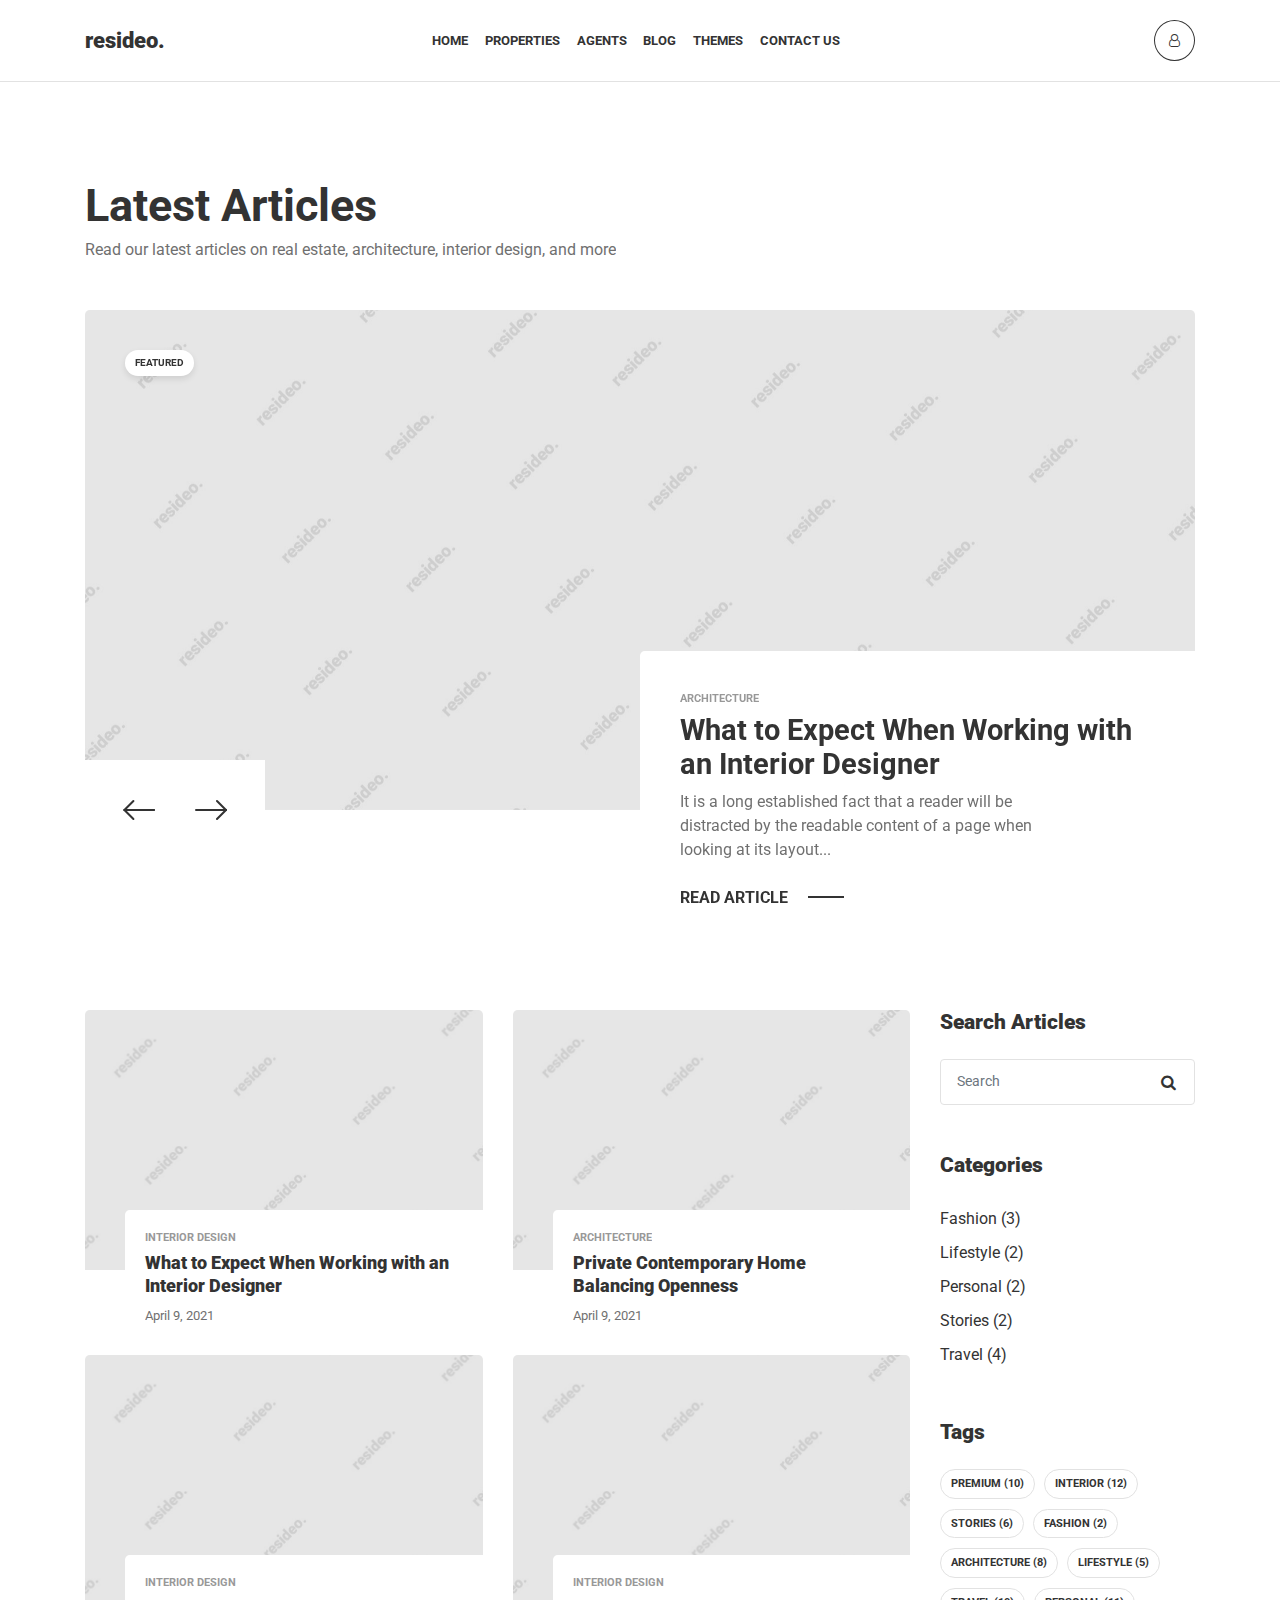
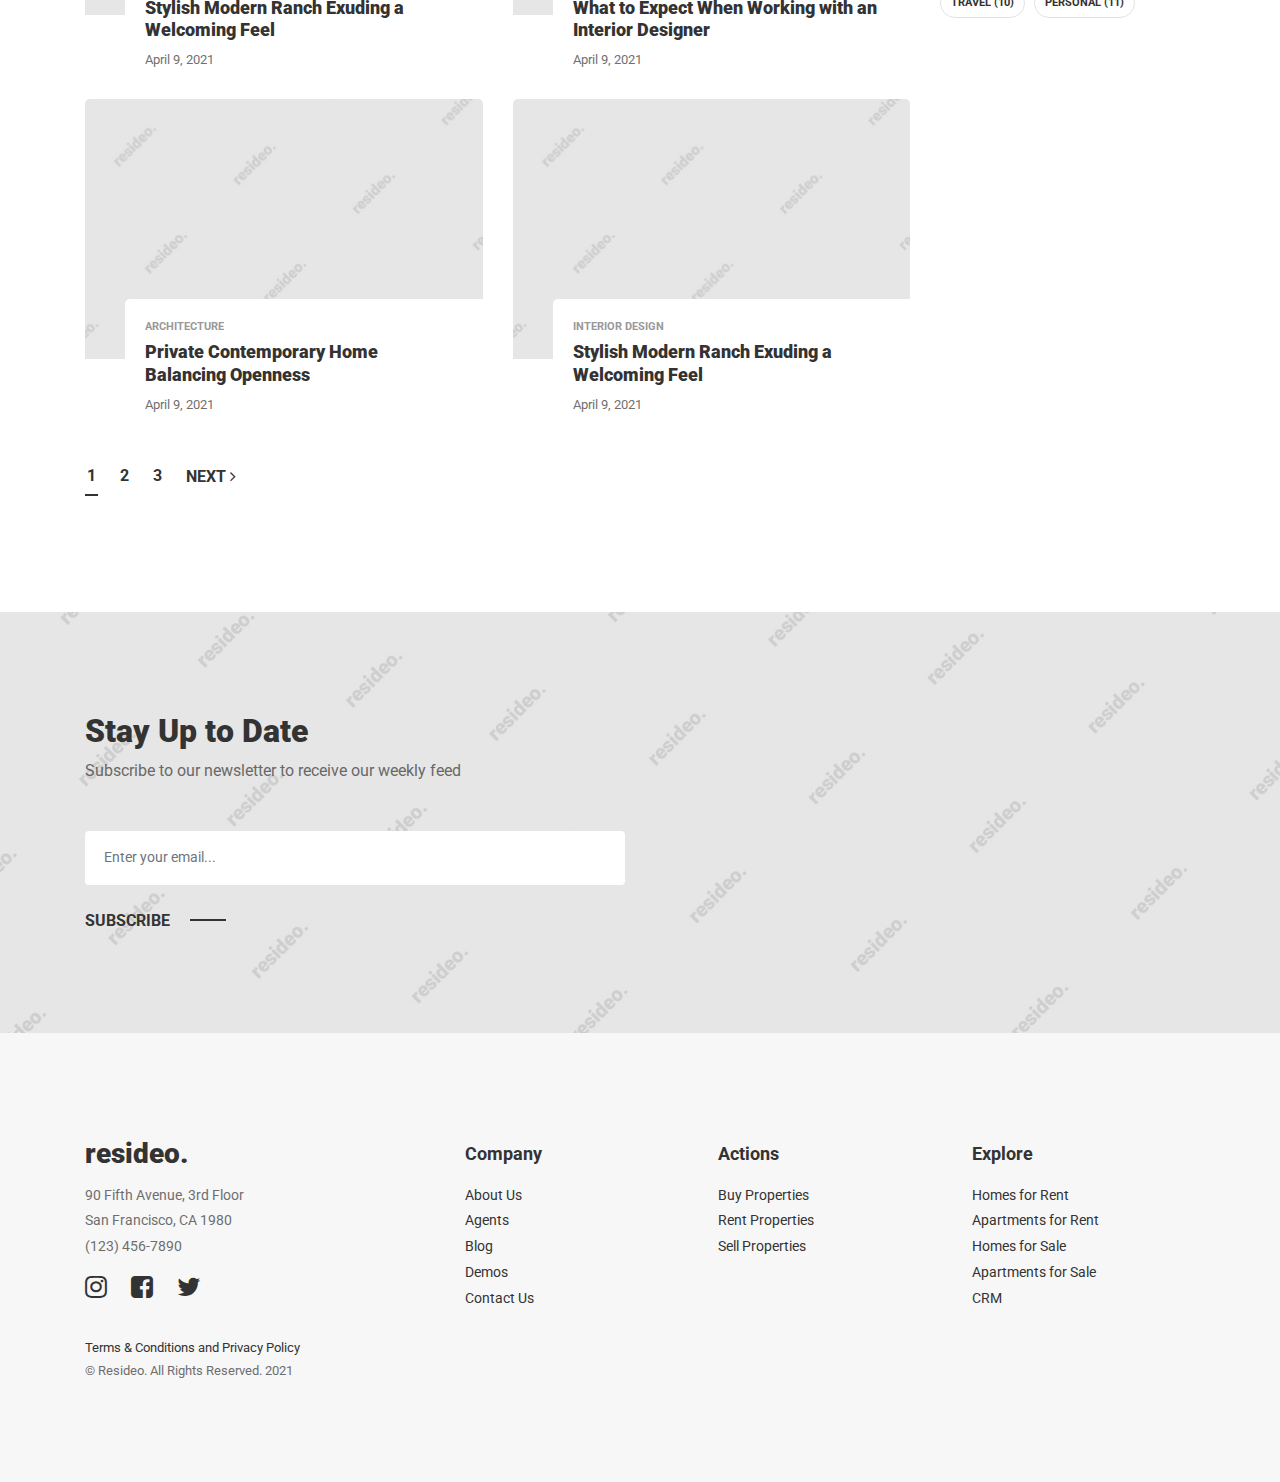
==== blog.html @ 856afed8 "project initialized" ====
<!doctype html>
<html lang="en">
    <head>
        <meta charset="utf-8">
        <meta name="viewport" content="width=device-width, initial-scale=1">

        <link rel="shortcut icon" href="images/favicon.png" type="image/x-icon">
        <link href="https://fonts.googleapis.com/css?family=Roboto:400,700,900" rel="stylesheet">
        <link rel="stylesheet" href="css/bootstrap.min.css">
        <link rel="stylesheet" href="css/font-awesome.min.css">
        <link rel="stylesheet" href="css/style.css?pas">

        <title>resideo.</title>
    </head>
    <body>
        <div class="pxp-header fixed-top pxp-animate pxp-no-bg">
            <div class="container">
                <div class="row align-items-center">
                    <div class="col-5 col-md-2">
                        <a href="index.html" class="pxp-logo text-decoration-none">resideo.</a>
                    </div>
                    <div class="col-2 col-md-8 text-center">
                        <ul class="pxp-nav list-inline">
                            <li class="list-inline-item">
                                <a href="#">Home</a>
                                <ul class="pxp-nav-sub rounded-lg">
                                    <li><a href="index.html">Version 1</a></li>
                                    <li><a href="index-2.html">Version 2</a></li>
                                    <li><a href="index-3.html">Version 3</a></li>
                                    <li><a href="index-4.html">Version 4</a></li>
                                    <li><a href="index-5.html">Version 5</a></li>
                                    <li><a href="index-6.html">Version 6</a></li>
                                </ul>
                            </li>
                            <li class="list-inline-item">
                                <a href="#">Properties</a>
                                <ul class="pxp-nav-sub rounded-lg">
                                    <li><a href="properties.html">All Properties</a></li>
                                    <li><a href="single-property.html">Single Property</a></li>
                                    <li><a href="submit-property.html">Submit New Property</a></li>
                                </ul>
                            </li>
                            <li class="list-inline-item">
                                <a href="#">Agents</a>
                                <ul class="pxp-nav-sub rounded-lg">
                                    <li><a href="agents.html">All Agents</a></li>
                                    <li><a href="single-agent.html">Single Agent</a></li>
                                </ul>
                            </li>
                            <li class="list-inline-item">
                                <a href="#">Blog</a>
                                <ul class="pxp-nav-sub rounded-lg">
                                    <li><a href="blog.html">All Blog Posts</a></li>
                                    <li><a href="single-post.html">Single Blog Post</a></li>
                                </ul>
                            </li>
                            <li class="list-inline-item">
                                <a href="#">Themes</a>
                                <ul class="pxp-nav-sub rounded-lg">
                                    <li><a href="../light/blog.html">Light</a></li>
                                    <li><a href="../dark/blog.html">Dark</a></li>
                                </ul>
                            </li>
                            <li class="list-inline-item pxp-is-last"><a href="contact.html">Contact Us</a></li>
                            <li class="list-inline-item pxp-has-btns">
                                <div class="pxp-user-btns">
                                    <a href="#" class="pxp-user-btns-signup pxp-signup-trigger">Sign Up</a>
                                    <a href="#" class="pxp-user-btns-login pxp-signin-trigger">Sign In</a>
                                </div>
                            </li>
                        </ul>
                    </div>
                    <div class="col-5 col-md-2 text-right">
                        <a href="javascript:void(0);" class="pxp-header-nav-trigger"><span class="fa fa-bars"></span></a>
                        <a href="javascript:void(0);" class="pxp-header-user pxp-signin-trigger"><span class="fa fa-user-o"></span></a>
                    </div>
                </div>
            </div>
        </div>

        <div class="pxp-content">
            <div class="pxp-blog-posts pxp-content-wrapper mt-100">
                <div class="container">
                    <h1 class="pxp-page-header">Latest Articles</h1>
                    <p class="pxp-text-light">Read our latest articles on real estate, architecture, interior design, and more</p>

                    <div class="pxp-blog-posts-carousel-1 mt-4 mt-md-5">
                        <div id="pxp-blog-posts-carousel-1-img" class="carousel slide pxp-blog-posts-carousel-1-img" data-ride="carousel" data-pause="false" data-interval="false">
                            <div class="carousel-inner">
                                <div class="carousel-item active" data-slide="0">
                                    <div class="pxp-hero-bg pxp-cover" style="background-image: url(images/ph-big.jpg); background-position: 50% 50%;"></div>
                                </div>
                                <div class="carousel-item" data-slide="1">
                                    <div class="pxp-hero-bg pxp-cover" style="background-image: url(images/ph-big.jpg); background-position: 50% 50%;"></div>
                                </div>
                                <div class="carousel-item" data-slide="2">
                                    <div class="pxp-hero-bg pxp-cover" style="background-image: url(images/ph-big.jpg); background-position: 50% 50%;"></div>
                                </div>
                                <div class="carousel-item" data-slide="3">
                                    <div class="pxp-hero-bg pxp-cover" style="background-image: url(images/ph-big.jpg); background-position: 50% 50%;"></div>
                                </div>
                            </div>
                        </div>

                        <div class="pxp-carousel-controls">
                            <a class="pxp-carousel-control-prev" role="button" data-slide="prev">
                                <svg xmlns="http://www.w3.org/2000/svg" width="32.414" height="20.828" viewBox="0 0 32.414 20.828">
                                    <g id="Group_30" data-name="Group 30" transform="translate(-1845.086 -1586.086)">
                                        <line id="Line_2" data-name="Line 2" x1="30" transform="translate(1846.5 1596.5)" fill="none" stroke="#333" stroke-linecap="round" stroke-width="2"></line>
                                        <line id="Line_3" data-name="Line 3" x1="9" y2="9" transform="translate(1846.5 1587.5)" fill="none" stroke="#333" stroke-linecap="round" stroke-width="2"></line>
                                        <line id="Line_4" data-name="Line 4" x1="9" y1="9" transform="translate(1846.5 1596.5)" fill="none" stroke="#333" stroke-linecap="round" stroke-width="2"></line>
                                    </g>
                                </svg>
                            </a>
                            <a class="pxp-carousel-control-next" role="button" data-slide="next">
                                <svg xmlns="http://www.w3.org/2000/svg" width="32.414" height="20.828" viewBox="0 0 32.414 20.828">
                                    <g id="Symbol_1_1" data-name="Symbol 1 – 1" transform="translate(-1847.5 -1589.086)">
                                        <line id="Line_5" data-name="Line 2" x2="30" transform="translate(1848.5 1599.5)" fill="none" stroke="#333" stroke-linecap="round" stroke-width="2"></line>
                                        <line id="Line_6" data-name="Line 3" x2="9" y2="9" transform="translate(1869.5 1590.5)" fill="none" stroke="#333" stroke-linecap="round" stroke-width="2"></line>
                                        <line id="Line_7" data-name="Line 4" y1="9" x2="9" transform="translate(1869.5 1599.5)" fill="none" stroke="#333" stroke-linecap="round" stroke-width="2"></line>
                                    </g>
                                </svg>
                            </a>
                        </div>

                        <div class="pxp-blog-posts-carousel-1-caption-container">
                            <div id="pxp-blog-posts-carousel-1-caption" class="carousel slide pxp-blog-posts-carousel-1-caption" data-ride="carousel" data-pause="false" data-interval="false">
                                <div class="carousel-inner">
                                    <div class="carousel-item active" data-slide="0">
                                        <div class="pxp-blog-posts-carousel-1-caption-category">Architecture</div>
                                        <div class="pxp-blog-posts-carousel-1-caption-title">What to Expect When Working with an Interior Designer</div>
                                        <div class="pxp-blog-posts-carousel-1-caption-summary">It is a long established fact that a reader will be distracted by the readable content of a page when looking at its layout...</div>
                                        <a href="single-post.html" class="pxp-primary-cta text-uppercase mt-3 mt-md-4 pxp-animate">Read Article</a>
                                    </div>
                                    <div class="carousel-item" data-slide="1">
                                        <div class="pxp-blog-posts-carousel-1-caption-category">Interior Design</div>
                                        <div class="pxp-blog-posts-carousel-1-caption-title">Private Contemporary Home Balancing Openness</div>
                                        <div class="pxp-blog-posts-carousel-1-caption-summary">The point of using Lorem Ipsum is that it has a more-or-less normal distribution of letters as opposed to using...</div>
                                        <a href="single-post.html" class="pxp-primary-cta text-uppercase mt-3 mt-md-4 pxp-animate">Read Article</a>
                                    </div>
                                    <div class="carousel-item" data-slide="2">
                                        <div class="pxp-blog-posts-carousel-1-caption-category">Architecture</div>
                                        <div class="pxp-blog-posts-carousel-1-caption-title">How Does A Designer Apartment Look Like</div>
                                        <div class="pxp-blog-posts-carousel-1-caption-summary">Many desktop publishing packages and web page editors now use Lorem Ipsum as their default model text, and a search...</div>
                                        <a href="single-post.html" class="pxp-primary-cta text-uppercase mt-3 mt-md-4 pxp-animate">Read Article</a>
                                    </div>
                                    <div class="carousel-item" data-slide="3">
                                        <div class="pxp-blog-posts-carousel-1-caption-category">Interior Design</div>
                                        <div class="pxp-blog-posts-carousel-1-caption-title">Luminous Apartment Flaunting Modern Style</div>
                                        <div class="pxp-blog-posts-carousel-1-caption-summary">There are many variations of passages of Lorem Ipsum available, but the majority have suffered alteration in some form...</div>
                                        <a href="single-post.html" class="pxp-primary-cta text-uppercase mt-3 mt-md-4 pxp-animate">Read Article</a>
                                    </div>
                                </div>
                            </div>
                        </div>

                        <div class="pxp-blog-posts-carousel-1-badge">Featured</div>
                    </div>

                    <div class="row mt-200">
                        <div class="col-sm-12 col-lg-9">
                            <div class="row">
                                <div class="col-sm-12 col-md-6">
                                    <a href="single-post.html" class="pxp-posts-1-item">
                                        <div class="pxp-posts-1-item-fig-container">
                                            <div class="pxp-posts-1-item-fig pxp-cover" style="background-image: url(images/ph-gallery.jpg);"></div>
                                        </div>
                                        <div class="pxp-posts-1-item-details">
                                            <div class="pxp-posts-1-item-details-category">Interior Design</div>
                                            <div class="pxp-posts-1-item-details-title">What to Expect When Working with an Interior Designer</div>
                                            <div class="pxp-posts-1-item-details-date mt-2">April 9, 2021</div>
                                            <div class="pxp-posts-1-item-cta text-uppercase">Read Article</div>
                                        </div>
                                    </a>
                                </div>
                                <div class="col-sm-12 col-md-6">
                                    <a href="single-post.html" class="pxp-posts-1-item">
                                        <div class="pxp-posts-1-item-fig-container">
                                            <div class="pxp-posts-1-item-fig pxp-cover" style="background-image: url(images/ph-gallery.jpg);"></div>
                                        </div>
                                        <div class="pxp-posts-1-item-details">
                                            <div class="pxp-posts-1-item-details-category">Architecture</div>
                                            <div class="pxp-posts-1-item-details-title">Private Contemporary Home Balancing Openness</div>
                                            <div class="pxp-posts-1-item-details-date mt-2">April 9, 2021</div>
                                            <div class="pxp-posts-1-item-cta text-uppercase">Read Article</div>
                                        </div>
                                    </a>
                                </div>
                                <div class="col-sm-12 col-md-6">
                                    <a href="single-post.html" class="pxp-posts-1-item">
                                        <div class="pxp-posts-1-item-fig-container">
                                            <div class="pxp-posts-1-item-fig pxp-cover" style="background-image: url(images/ph-gallery.jpg);"></div>
                                        </div>
                                        <div class="pxp-posts-1-item-details">
                                            <div class="pxp-posts-1-item-details-category">Interior Design</div>
                                            <div class="pxp-posts-1-item-details-title">Stylish Modern Ranch Exuding a Welcoming Feel</div>
                                            <div class="pxp-posts-1-item-details-date mt-2">April 9, 2021</div>
                                            <div class="pxp-posts-1-item-cta text-uppercase">Read Article</div>
                                        </div>
                                    </a>
                                </div>
                                <div class="col-sm-12 col-md-6">
                                    <a href="single-post.html" class="pxp-posts-1-item">
                                        <div class="pxp-posts-1-item-fig-container">
                                            <div class="pxp-posts-1-item-fig pxp-cover" style="background-image: url(images/ph-gallery.jpg);"></div>
                                        </div>
                                        <div class="pxp-posts-1-item-details">
                                            <div class="pxp-posts-1-item-details-category">Interior Design</div>
                                            <div class="pxp-posts-1-item-details-title">What to Expect When Working with an Interior Designer</div>
                                            <div class="pxp-posts-1-item-details-date mt-2">April 9, 2021</div>
                                            <div class="pxp-posts-1-item-cta text-uppercase">Read Article</div>
                                        </div>
                                    </a>
                                </div>
                                <div class="col-sm-12 col-md-6">
                                    <a href="single-post.html" class="pxp-posts-1-item">
                                        <div class="pxp-posts-1-item-fig-container">
                                            <div class="pxp-posts-1-item-fig pxp-cover" style="background-image: url(images/ph-gallery.jpg);"></div>
                                        </div>
                                        <div class="pxp-posts-1-item-details">
                                            <div class="pxp-posts-1-item-details-category">Architecture</div>
                                            <div class="pxp-posts-1-item-details-title">Private Contemporary Home Balancing Openness</div>
                                            <div class="pxp-posts-1-item-details-date mt-2">April 9, 2021</div>
                                            <div class="pxp-posts-1-item-cta text-uppercase">Read Article</div>
                                        </div>
                                    </a>
                                </div>
                                <div class="col-sm-12 col-md-6">
                                    <a href="single-post.html" class="pxp-posts-1-item">
                                        <div class="pxp-posts-1-item-fig-container">
                                            <div class="pxp-posts-1-item-fig pxp-cover" style="background-image: url(images/ph-gallery.jpg);"></div>
                                        </div>
                                        <div class="pxp-posts-1-item-details">
                                            <div class="pxp-posts-1-item-details-category">Interior Design</div>
                                            <div class="pxp-posts-1-item-details-title">Stylish Modern Ranch Exuding a Welcoming Feel</div>
                                            <div class="pxp-posts-1-item-details-date mt-2">April 9, 2021</div>
                                            <div class="pxp-posts-1-item-cta text-uppercase">Read Article</div>
                                        </div>
                                    </a>
                                </div>
                            </div>

                            <ul class="pagination pxp-paginantion mt-3 mt-md-4">
                                <li class="page-item active"><a class="page-link" href="#">1</a></li>
                                <li class="page-item"><a class="page-link" href="#">2</a></li>
                                <li class="page-item"><a class="page-link" href="#">3</a></li>
                                <li class="page-item"><a class="page-link" href="#">Next <span class="fa fa-angle-right"></span></a></li>
                            </ul>
                        </div>
                        <div class="col-sm-12 col-lg-3 mt-4 mt-md-5 mt-lg-0">
                            <div class="pxp-blog-posts-side-section">
                                <h3>Search Articles</h3>
                                <div class="mt-3 mt-md-4">
                                    <div class="form-group">
                                        <input type="text" class="form-control pxp-is-address" placeholder="Search">
                                        <span class="fa fa-search"></span>
                                    </div>
                                </div>
                            </div>

                            <div class="pxp-blog-posts-side-section mt-4 mt-md-5">
                                <h3>Categories</h3>
                                <ul class="pxp-blog-posts-side-v-list list-unstyled mt-3 mt-md-4">
                                    <li><a href="#">Fashion (3)</a></li>
                                    <li><a href="#">Lifestyle (2)</a></li>
                                    <li><a href="#">Personal (2)</a></li>
                                    <li><a href="#">Stories (2)</a></li>
                                    <li><a href="#">Travel (4)</a></li>
                                </ul>
                            </div>

                            <div class="pxp-blog-posts-side-section mt-4 mt-md-5">
                                <h3>Tags</h3>
                                <div class="pxp-blog-posts-side-tags mt-3 mt-md-4">
                                    <a href="#">Premium (10)</a>
                                    <a href="#">Interior (12)</a>
                                    <a href="#">Stories (6)</a>
                                    <a href="#">Fashion (2)</a>
                                    <a href="#">Architecture (8)</a>
                                    <a href="#">Lifestyle (5)</a>
                                    <a href="#">Travel (10)</a>
                                    <a href="#">Personal (11)</a>
                                </div>
                            </div>
                        </div>
                    </div>
                </div>
            </div>
        </div>

        <div class="pxp-full pxp-cover pt-100 pb-100 mt-100" style="background-image: url(images/ph-big.jpg);">
            <div class="container">
                <h2 class="pxp-section-h2">Stay Up to Date</h2>
                <p class="pxp-text-light">Subscribe to our newsletter to receive our weekly feed</p>
                <div class="row mt-4 mt-md-5">
                    <div class="col-xs-12 col-sm-6">
                        <form action="blog.html" class="pxp-newsletter-1-form">
                            <input type="text" class="form-control" placeholder="Enter your email...">
                            <a href="#" class="pxp-primary-cta text-uppercase pxp-animate mt-3 mt-md-4">Subscribe</a>
                        </form>
                    </div>
                </div>
            </div>
        </div>

        <div class="pxp-footer pt-100 pb-100">
            <div class="container">
                <div class="row">
                    <div class="col-sm-12 col-lg-4">
                        <div class="pxp-footer-logo">resideo.</div>
                        <div class="pxp-footer-address mt-2">
                            90 Fifth Avenue, 3rd Floor<br>
                            San Francisco, CA 1980<br>
                            (123) 456-7890
                        </div>
                        <div class="pxp-footer-social mt-2">
                            <a href="#"><span class="fa fa-instagram"></span></a>
                            <a href="#"><span class="fa fa-facebook-square"></span></a>
                            <a href="#"><span class="fa fa-twitter"></span></a>
                        </div>
                    </div>
                    <div class="col-sm-12 col-lg-8">
                        <div class="row">
                            <div class="col-sm-12 col-md-4">
                                <h4 class="pxp-footer-header mt-4 mt-lg-0">Company</h4>
                                <ul class="list-unstyled pxp-footer-links mt-2">
                                    <li><a href="#">About Us</a></li>
                                    <li><a href="#">Agents</a></li>
                                    <li><a href="#">Blog</a></li>
                                    <li><a href="#">Demos</a></li>
                                    <li><a href="#">Contact Us</a></li>
                                </ul>
                            </div>
                            <div class="col-sm-12 col-md-4">
                                <h4 class="pxp-footer-header mt-4 mt-lg-0">Actions</h4>
                                <ul class="list-unstyled pxp-footer-links mt-2">
                                    <li><a href="#">Buy Properties</a></li>
                                    <li><a href="#">Rent Properties</a></li>
                                    <li><a href="#">Sell Properties</a></li>
                                </ul>
                            </div>
                            <div class="col-sm-12 col-md-4">
                                <h4 class="pxp-footer-header mt-4 mt-lg-0">Explore</h4>
                                <ul class="list-unstyled pxp-footer-links mt-2">
                                    <li><a href="#">Homes for Rent</a></li>
                                    <li><a href="#">Apartments for Rent</a></li>
                                    <li><a href="#">Homes for Sale</a></li>
                                    <li><a href="#">Apartments for Sale</a></li>
                                    <li><a href="#">CRM</a></li>
                                </ul>
                            </div>
                        </div>
                    </div>
                </div>

                <div class="pxp-footer-bottom mt-2">
                    <div><a href="#">Terms & Conditions</a> and <a href="#">Privacy Policy</a></div>
                    <div class="pxp-footer-copyright">&copy; Resideo. All Rights Reserved. 2021</div>
                </div>
            </div>
        </div>

        <div class="modal fade" id="pxp-signin-modal" tabindex="-1" role="dialog" aria-labelledby="pxpSigninModal" aria-hidden="true">
            <div class="modal-dialog modal-dialog-centered" role="document">
                <div class="modal-content">
                    <div class="modal-header">
                        <button type="button" class="close" data-dismiss="modal" aria-label="Close">
                            <span aria-hidden="true">&times;</span>
                        </button>
                    </div>
                    <div class="modal-body">
                        <h5 class="modal-title" id="pxpSigninModal">Welcome back!</h5>
                        <form class="mt-4">
                            <div class="form-group">
                                <label for="pxp-signin-email">Email</label>
                                <input type="text" class="form-control" id="pxp-signin-email" placeholder="Enter your email address">
                            </div>
                            <div class="form-group">
                                <label for="pxp-signin-pass">Password</label>
                                <input type="password" class="form-control" id="pxp-signin-pass" placeholder="Enter your password">
                            </div>
                            <div class="form-group">
                                <a href="#" class="pxp-agent-contact-modal-btn">Sign In</a>
                            </div>
                            <div class="form-group mt-4 text-center pxp-modal-small">
                                <a href="#" class="pxp-modal-link">Forgot password</a>
                            </div>
                            <div class="text-center pxp-modal-small">
                                New to Resideo? <a href="javascript:void(0);" class="pxp-modal-link pxp-signup-trigger">Create an account</a>
                            </div>
                        </form>
                    </div>
                </div>
            </div>
        </div>

        <div class="modal fade" id="pxp-signup-modal" tabindex="-1" role="dialog" aria-labelledby="pxpSignupModal" aria-hidden="true">
            <div class="modal-dialog modal-dialog-centered" role="document">
                <div class="modal-content">
                    <div class="modal-header">
                        <button type="button" class="close" data-dismiss="modal" aria-label="Close">
                            <span aria-hidden="true">&times;</span>
                        </button>
                    </div>
                    <div class="modal-body">
                        <h5 class="modal-title" id="pxpSignupModal">Create an account</h5>
                        <form class="mt-4">
                            <div class="row">
                                <div class="col-6">
                                    <div class="form-group">
                                        <label for="pxp-signup-firstname">First Name</label>
                                        <input type="text" class="form-control" id="pxp-signup-firstname" placeholder="Enter first name">
                                    </div>
                                </div>
                                <div class="col-6">
                                    <div class="form-group">
                                        <label for="pxp-signup-lastname">Last Name</label>
                                        <input type="text" class="form-control" id="pxp-signup-lastname" placeholder="Enter last name">
                                    </div>
                                </div>
                            </div>
                            <div class="form-group">
                                <label for="pxp-signup-email">Email</label>
                                <input type="text" class="form-control" id="pxp-signup-email" placeholder="Enter your email address">
                            </div>
                            <div class="form-group">
                                <label for="pxp-signup-pass">Password</label>
                                <input type="password" class="form-control" id="pxp-signup-pass" placeholder="Create a password">
                            </div>
                            <div class="form-group">
                                <a href="#" class="pxp-agent-contact-modal-btn">Sign Up</a>
                            </div>
                            <div class="text-center mt-4 pxp-modal-small">
                                Already have an account? <a href="javascript:void(0);" class="pxp-modal-link pxp-signin-trigger">Sign in</a>
                            </div>
                        </form>
                    </div>
                </div>
            </div>
        </div>

        <script src="js/jquery-3.4.1.min.js"></script>
        <script src="js/popper.min.js"></script>
        <script src="js/bootstrap.min.js"></script>
        <script src="js/main.js?asder"></script>
    </body>
</html>
---- css/style.css ----
/*
Template Name: Resideo
Template URI: http://pixelprime.co/themes/resideo
Description: HTML template for real estate businesses
Version: 1.1
Author: Marius Nastase | n3sty.marius@gmail.com
Author URI: http://mariusn.com/
*/

/**
 * Table of Contents
 *
 * 1.0 - General
 * 2.0 - Header
 * 3.0 - Navigation
 * 4.0 - Hero
 * 5.0 - Area card
 * 6.0 - Agent card
 * 7.0 - Property card
 * 8.0 - Properties carousel
 * 9.0 - Services section
 * 10.0 - Testimonials section
 * 11.0 - CTA section
 * 12.0 - Blog post card
 * 13.0 - Membership plans section
 * 14.0 - Newsletter section
 * 15.0 - Map
 * 16.0 - Property list card
 * 17.0 - Property list filter
 * 18.0 - Single property
 * 19.0 - Blog
 * 20.0 - Contact
 * 21.0 - Agent
 * 22.0 - Submit property
 * 23.0 - Text columns section
 * 24.0 - Gallery carousel section
 * 25.0 - Services accordion section
 * 26.0 - Awards section
 * 27.0 - Counters section
 * 28.0 - Single property section
 * 29.0 - Numbers section
 * 30.0 - Video section
 * 31.0 - Services tabs section
 * 32.0 - Search properties section
 * 33.0 - Promo slider section
 * 33.0 - Footer
 * 34.0 - Media queries
 */

/**
 * 1.0 - General
 */

body {
    font-family: Roboto,-apple-system,BlinkMacSystemFont,"Segoe UI","Helvetica Neue",Arial,"Noto Sans",sans-serif,"Apple Color Emoji","Segoe UI Emoji","Segoe UI Symbol","Noto Color Emoji";
    color: #333;
    -moz-font-feature-settings: 'kern';
    -webkit-font-smoothing: antialiased;
    -moz-osx-font-smoothing: grayscale;
}
body.pxp-dark-mode {
    background-color: #F7F7F7;
}
a[role="button"] {
    cursor: pointer;
}
label {
    margin-bottom: .1rem;
    font-size: .8rem;
    font-weight: 700;
}
.form-control {
    height: 46px;
    padding: .375rem 1rem;
    font-size: .9rem;
    box-shadow: none;
    border: 1px solid #E2E2E2;
}
textarea.form-control {
    padding: 1rem;
}
.form-control:focus {
    border: 1px solid #333;
    box-shadow: none;
}
.custom-select {
    height: 46px;
    padding: .375rem 2rem .375rem 1rem;
    font-size: .9rem;
    box-shadow: none;
    border: 1px solid #E2E2E2;
    cursor: pointer;
}
.custom-select:hover,
.custom-select:focus {
    border: 1px solid #333;
    box-shadow: none;
}
.pxp-animate {
    -webkit-transition: all .4s ease-in-out;
    -o-transition: all .4s ease-in-out;
    transition: all .4s ease-in-out;
}
.pxp-cover {
    background-size: cover;
    background-position: center center;
    background-repeat: no-repeat;
}
.pxp-cover-bottom {
    background-position: center bottom;
}
.pxp-cover-top {
    background-position: center top;
}
.pxp-section-h2 {
    font-weight: 900;
}
.pxp-text-light {
    opacity: .7;
}
.pxp-primary-cta {
    color: #333;
    font-weight: 700;
    display: inline-block;
}
.pxp-primary-cta:hover {
    color: #333;
    text-decoration: none;
}
.pxp-primary-cta:after {
    content: " ";
    border-top: 2px solid #333;
    width: 36px;
    height: 7px;
    display: inline-block;
    margin-left: 20px;
    -webkit-transition: all .4s ease-in-out;
    -o-transition: all .4s ease-in-out;
    transition: all .4s ease-in-out;
    transform-origin: top left;
}
.pxp-primary-cta.text-white:after {
    border-top: 2px solid #fff;
}
.pxp-primary-cta:hover:after {
    transform: scale(2, 1);
}
.pt-100 {
    padding-top: 100px;
}
.pb-100 {
    padding-bottom: 100px;
}
.pt-200 {
    padding-top: 200px;
}
.pb-200 {
    padding-bottom: 200px;
}
.pt-300 {
    padding-top: 300px;
}
.pb-300 {
    padding-bottom: 300px;
}
.pt-400 {
    padding-top: 400px;
}
.pb-400 {
    padding-bottom: 400px;
}
.mt-60 {
    margin-top: 60px;
}
.mb-60 {
    margin-bottom: 60px;
}
.mt-40 {
    margin-top: 40px;
}
.mb-40 {
    margin-bottom: 40px;
}
.mt-100 {
    margin-top: 100px;
}
.mb-100 {
    margin-bottom: 100px;
}
.mt-200 {
    margin-top: 200px;
}
.mb-200 {
    margin-bottom: 200px;
}
.mt-300 {
    margin-top: 300px;
}
.mb-300 {
    margin-bottom: 300px;
}
.vh-50 {
    height: 50vh!important;
}
.pxp-nav-tabs {
    border-bottom: 0 none;
}
.pxp-nav-tabs .nav-link {
    margin-right: 20px;
    font-weight: 700;
    font-size: .8rem;
    color: rgba(51, 51, 51, 0.7);
    border-top: 0 none;
    border-right: 0 none;
    border-left: 0 none;
    border-bottom: 2px solid transparent;
    border-radius: 0;
    padding-bottom: 5px;
    padding-left: 0;
    padding-right: 0;
    text-transform: uppercase;
    -webkit-transition: all .2s ease-in-out;
    -o-transition: all .2s ease-in-out;
    transition: all .2s ease-in-out;
}
.pxp-nav-tabs .nav-link.active,
.pxp-nav-tabs .nav-link.active:hover {
    border-bottom: 2px solid #333;
    color: rgba(0, 0, 0, 1);
    background-color: transparent;
}
.pxp-nav-tabs .nav-link:hover {
    border-color: transparent;
}
.pxp-table {
    color: #333;
}
.pxp-table thead th {
    border-top: 0 none;
    border-bottom: 0 none;
    font-weight: 700;
}
.pxp-table td {
    border-top: 1px solid #E2E2E2;
}
.pxp-table thead th:first-child,
.pxp-table td:first-child {
    padding-left: 0;
}
.pxp-content-wrapper {
    padding-top: 82px;
}
h1.pxp-page-header {
    font-weight: 700;
    font-size: 2.8rem;
    line-height: 3rem;
}
.pxp-paginantion .page-item .page-link {
    color: #333;
    background-color: transparent;
    border-color: transparent;
    margin-left: 0;
    margin-right: 20px;
    border-radius: 0;
    padding: 0 2px 10px 2px;
    line-height: 1;
    font-weight: 700;
    border: 0 none;
    text-transform: uppercase;
    -webkit-transition: all .2s ease-in-out;
    -moz-transition: all .2s ease-in-out;
    transition: all .2s ease-in-out;
}
.pxp-paginantion .page-item.active .page-link {
    border-bottom: 2px solid #333;
}
.pxp-paginantion .page-item .page-link:hover {
    opacity: .7;
}
.pxp-paginantion .page-item.active .page-link > span {
    line-height: 1;
}
.modal-content {
    border: 0 none;
    box-shadow: 0px 15px 30px rgba(0,0,0,0.16);
}
.modal-header {
    padding: 14px 14px 0;
    border-bottom: 0 none;
}
.modal-header .close {
    padding: 0;
    margin: 0 0 0 auto;
    -webkit-transition: all .2s ease-in-out;
    -o-transition: all .2s ease-in-out;
    transition: all .2s ease-in-out;
}
.modal-body {
    padding: 0 40px 40px 40px;
}
.modal-title {
    font-weight: 700;
}
.modal-backdrop.show {
    opacity: .3;
}
.pxp-modal-small {
    font-size: .9rem;
}
.pxp-modal-link {
    text-decoration: underline;
    color: #333;
}
.pxp-modal-link:hover {
    opacity: .7;
    color: #333;
}
.col-xxl, .col-xxl-1, .col-xxl-2, .col-xxl-3, .col-xxl-4, .col-xxl-5, .col-xxl-6, .col-xxl-7, .col-xxl-8, .col-xxl-9, .col-xxl-10, .col-xxl-11, .col-xxl-12,
.col-xxxl, .col-xxxl-1, .col-xxxl-2, .col-xxxl-3, .col-xxxl-4, .col-xxxl-5, .col-xxxl-6, .col-xxxl-7, .col-xxxl-8, .col-xxxl-9, .col-xxxl-10, .col-xxxl-11, .col-xxxl-12 {
    position: relative;
    width: 100%;
    padding-right: 15px;
    padding-left: 15px;
}
@media (min-width: 1440px) {
    .col-xxl { -ms-flex-preferred-size: 0; flex-basis: 0; -ms-flex-positive: 1; flex-grow: 1; max-width: 100%; }
    .col-xxl-1 { -ms-flex: 0 0 8.333333%; flex: 0 0 8.333333%; max-width: 8.333333%; }
    .col-xxl-2 { -ms-flex: 0 0 16.666667%; flex: 0 0 16.666667%; max-width: 16.666667%; }
    .col-xxl-3 { -ms-flex: 0 0 25%; flex: 0 0 25%; max-width: 25%; }
    .col-xxl-4 { -ms-flex: 0 0 33.333333%; flex: 0 0 33.333333%; max-width: 33.333333%; }
    .col-xxl-5 { -ms-flex: 0 0 41.666667%; flex: 0 0 41.666667%; max-width: 41.666667%; }
    .col-xxl-6 { -ms-flex: 0 0 50%; flex: 0 0 50%; max-width: 50%; }
    .col-xxl-7 { -ms-flex: 0 0 58.333333%; flex: 0 0 58.333333%; max-width: 58.333333%; }
    .col-xxl-8 { -ms-flex: 0 0 66.666667%; flex: 0 0 66.666667%; max-width: 66.666667%; }
    .col-xxl-9 { -ms-flex: 0 0 75%; flex: 0 0 75%; max-width: 75%; }
    .col-xxl-10 { -ms-flex: 0 0 83.333333%; flex: 0 0 83.333333%; max-width: 83.333333%; }
    .col-xxl-11 { -ms-flex: 0 0 91.666667%; flex: 0 0 91.666667%; max-width: 91.666667%; }
    .col-xxl-12 { -ms-flex: 0 0 100%; flex: 0 0 100%; max-width: 100%; }
}
@media (min-width: 1600px) {
    .col-xxxl { -ms-flex-preferred-size: 0; flex-basis: 0; -ms-flex-positive: 1; flex-grow: 1; max-width: 100%; }
    .col-xxxl-1 { -ms-flex: 0 0 8.333333%; flex: 0 0 8.333333%; max-width: 8.333333%; }
    .col-xxxl-2 { -ms-flex: 0 0 16.666667%; flex: 0 0 16.666667%; max-width: 16.666667%; }
    .col-xxxl-3 { -ms-flex: 0 0 25%; flex: 0 0 25%; max-width: 25%; }
    .col-xxxl-4 { -ms-flex: 0 0 33.333333%; flex: 0 0 33.333333%; max-width: 33.333333%; }
    .col-xxxl-5 { -ms-flex: 0 0 41.666667%; flex: 0 0 41.666667%; max-width: 41.666667%; }
    .col-xxxl-6 { -ms-flex: 0 0 50%; flex: 0 0 50%; max-width: 50%; }
    .col-xxxl-7 { -ms-flex: 0 0 58.333333%; flex: 0 0 58.333333%; max-width: 58.333333%; }
    .col-xxxl-8 { -ms-flex: 0 0 66.666667%; flex: 0 0 66.666667%; max-width: 66.666667%; }
    .col-xxxl-9 { -ms-flex: 0 0 75%; flex: 0 0 75%; max-width: 75%; }
    .col-xxxl-10 { -ms-flex: 0 0 83.333333%; flex: 0 0 83.333333%; max-width: 83.333333%; }
    .col-xxxl-11 { -ms-flex: 0 0 91.666667%; flex: 0 0 91.666667%; max-width: 91.666667%; }
    .col-xxxl-12 { -ms-flex: 0 0 100%; flex: 0 0 100%; max-width: 100%; }
}
.align-right {
    text-align: right;
}
.align-left {
    text-align: left;
}

/**
 * 2.0 - Header
 */

.pxp-header {
    padding: 30px 0;
}
.pxp-header.pxp-no-bg {
    background-color: #fff;
    padding: 20px 0;
    border-bottom: 1px solid #E2E2E2;
}
.pxp-dark-mode .pxp-header.pxp-no-bg {
    background-color: #000;
    border-bottom: 1px solid #000;
}
.pxp-header.pxp-is-sticky {
    background-color: #fff;
    padding: 20px 0;
    box-shadow: 0px 15px 30px rgba(0,0,0,0.16);
}
.pxp-header.pxp-is-sticky.pxp-no-bg {
    border-bottom: 1px solid rgba(0, 0, 0, 0);
    position: fixed;
}
.pxp-dark-mode .pxp-header.pxp-is-sticky {
    background-color: #000;
}
.pxp-header.pxp-full {
    background-color: #fff;
    padding: 14px 0;
    box-shadow: 0px 15px 30px rgba(0,0,0,0.10);
}
.pxp-dark-mode .pxp-header.pxp-full {
    background-color: #000;
}
.pxp-header .pxp-container-full {
    padding: 0 30px;
}
.pxp-logo {
    font-weight: 900;
    color: #fff;
    font-size: 22px;
    -webkit-transition: all .2s ease-in-out;
    -o-transition: all .2s ease-in-out;
    transition: all .2s ease-in-out;
}
.pxp-header.pxp-mobile:after {
    content: "";
    display: block;
    background: #fff;
    position: fixed;
    height: 100px;
    width: 100%;
    z-index: 1040;
    left: 0;
    top: 0;
}
.pxp-dark-mode .pxp-header.pxp-mobile:after {
    background: #000;
}
.pxp-header.pxp-full.pxp-mobile:after {
    height: 69px;
}
.pxp-header.pxp-no-bg.pxp-mobile:after {
    height: 82px;
}
.pxp-is-sticky .pxp-logo,
.pxp-mobile .pxp-logo {
    color: #333;
}
.pxp-dark-mode .pxp-is-sticky .pxp-logo,
.pxp-dark-mode .pxp-mobile .pxp-logo {
    color: #fff;
}
.pxp-header.pxp-full .pxp-logo {
    color: #333;
}
.pxp-dark-mode .pxp-header.pxp-full .pxp-logo{
    color: #fff;
}
.pxp-header.pxp-no-bg .pxp-logo {
    color: #333;
}
.pxp-dark-mode .pxp-header.pxp-no-bg .pxp-logo {
    color: #fff;
}
.pxp-logo:hover {
    opacity: 0.7;
    color: #fff;
}
.pxp-is-sticky .pxp-logo:hover,
.pxp-mobile .pxp-logo:hover {
    color: #333;
}
.pxp-header.pxp-full .pxp-logo:hover {
    color: #333;
}
.pxp-header.pxp-no-bg .pxp-logo:hover {
    color: #333;
}
.pxp-dark-mode .pxp-is-sticky .pxp-logo:hover,
.pxp-dark-mode .pxp-mobile .pxp-logo:hover,
.pxp-dark-mode .pxp-no-bg .pxp-logo:hover,
.pxp-dark-mode .pxp-header.pxp-full .pxp-logo:hover {
    color: #fff;
}

/**
 * 3.0 - Navigation
 */

.pxp-nav {
    margin-bottom: 0;
}
.pxp-nav.d-inline {
    margin-right: 20px;
}
.pxp-nav > li {
    font-size: 0.8rem;
    position: relative;
    padding-bottom: 2px;
}
.pxp-nav > li.list-inline-item:not(.pxp-is-last) {
    margin-right: .8rem;
}
.pxp-nav > li.pxp-has-btns {
    display: none;
}
.pxp-nav > li > a,
.pxp-nav > li > a:hover {
    font-weight: 700;
    color: #fff;
    text-decoration: none;
}
.pxp-nav > li > a {
    text-transform: uppercase;
}
.pxp-nav > li > a:after {
    content: " ";
    display: block;
    width: 100%;
    height: 2px;
    background: #fff;
    transform: scale(0, 1);
    transform-origin: 0% 50%;
    -webkit-transition: transform .2s ease-in-out;
    -o-transition: transform .2s ease-in-out;
    transition: transform .2s ease-in-out;
}
.pxp-nav > li:hover > a:after {
    transform: scale(1, 1);
}
.pxp-is-sticky .pxp-nav > li > a,
.pxp-is-sticky .pxp-nav > li > a:hover,
.pxp-mobile .pxp-nav > li > a,
.pxp-mobile .pxp-nav > li > a:hover {
    color: #333;
}
.pxp-no-bg .pxp-nav > li > a,
.pxp-no-bg .pxp-nav > li > a:hover {
    color: #333;
}
.pxp-header.pxp-full .pxp-nav > li > a,
.pxp-header.pxp-full > li > a:hover {
    color: #333;
}
.pxp-is-sticky .pxp-nav > li:hover > a:after, 
.pxp-mobile .pxp-nav > li:hover > a:after {
    background: #333;
}
.pxp-no-bg .pxp-nav > li:hover > a:after {
    background: #333;
}
.pxp-header.pxp-full .pxp-nav > li:hover > a:after {
    background: #333;
}
.pxp-dark-mode .pxp-is-sticky .pxp-nav > li > a,
.pxp-dark-mode .pxp-is-sticky .pxp-nav > li > a:hover,
.pxp-dark-mode .pxp-mobile .pxp-nav > li > a,
.pxp-dark-mode .pxp-mobile .pxp-nav > li > a:hover,
.pxp-dark-mode .pxp-no-bg .pxp-nav > li > a,
.pxp-dark-mode .pxp-no-bg .pxp-nav > li > a:hover,
.pxp-dark-mode .pxp-header.pxp-full .pxp-nav > li > a,
.pxp-dark-mode .pxp-header.pxp-full > li > a:hover {
    color: #fff;
}
.pxp-dark-mode .pxp-is-sticky .pxp-nav > li:hover > a:after,
.pxp-dark-mode .pxp-mobile .pxp-nav > li:hover > a:after,
.pxp-dark-mode .pxp-no-bg .pxp-nav > li:hover > a:after,
.pxp-dark-mode .pxp-header.pxp-full .pxp-nav > li:hover > a:after {
    background: #fff;
}
.pxp-nav > li > .pxp-nav-sub {
    position: absolute;
    top: 20px;
    left: 0;
    z-index: 1600;
    float: left;
    min-width: 200px;
    padding: 7px 0;
    margin: 0;
    background-color: #fff;
    text-align: left;
    list-style: none;
    -webkit-background-clip: padding-box;
    background-clip: padding-box;
    border: 0 none;
    box-shadow: 0px 15px 30px rgba(0,0,0,0.16);
    display: none;
}
.pxp-dark-mode .pxp-is-sticky .pxp-nav > li > .pxp-nav-sub,
.pxp-dark-mode .pxp-no-bg .pxp-nav > li > .pxp-nav-sub,
.pxp-dark-mode .pxp-full .pxp-nav > li > .pxp-nav-sub {
    background-color: #000;
}
.pxp-nav > li > .pxp-nav-sub > li > a {
    display: block;
    padding: 7px 20px;
    text-decoration: none;
    font-size: 0.8rem;
    font-weight: 700;
    color: #333;
    -webkit-transition: all .2s ease-in-out;
    -o-transition: all .2s ease-in-out;
    transition: all .2s ease-in-out;
}
.pxp-nav > li > .pxp-nav-sub > li > a:hover {
    color: #333;
    opacity: .7;
}
.pxp-dark-mode .pxp-is-sticky .pxp-nav > li > .pxp-nav-sub > li > a,
.pxp-dark-mode .pxp-mobile .pxp-nav > li > .pxp-nav-sub > li > a,
.pxp-dark-mode .pxp-no-bg .pxp-nav > li > .pxp-nav-sub > li > a,
.pxp-dark-mode .pxp-full .pxp-nav > li > .pxp-nav-sub > li > a {
    color: #fff;
}
.pxp-dark-mode .pxp-is-sticky .pxp-nav > li > .pxp-nav-sub > li > a:hover,
.pxp-dark-mode .pxp-mobile .pxp-nav > li > .pxp-nav-sub > li > a:hover,
.pxp-dark-mode .pxp-no-bg .pxp-nav > li > .pxp-nav-sub > li > a:hover,
.pxp-dark-mode .pxp-full .pxp-nav > li > .pxp-nav-sub > li > a:hover {
    color: #fff;
}
.pxp-header-user, 
.pxp-header-nav-trigger {
    color: #fff;
    text-decoration: none;
    padding: 10px;
    border: 1px solid #fff;
    border-radius: 50%;
    display: inline-block;
    font-size: .8rem;
    -webkit-transition: all .2s ease-in-out;
    -o-transition: all .2s ease-in-out;
    transition: all .2s ease-in-out;
}
.pxp-header-nav-trigger {
    display: none;
}
.pxp-header-user:hover, 
.pxp-header-nav-trigger:hover {
    text-decoration: none;
    color: #333;
    background-color: #fff;
}
.pxp-is-sticky .pxp-header-user, 
.pxp-is-sticky .pxp-header-nav-trigger,
.pxp-mobile .pxp-header-nav-trigger {
    border: 1px solid #333;
    color: #333;
}
.pxp-no-bg .pxp-header-user, 
.pxp-no-bg .pxp-header-nav-trigger {
    border: 1px solid #333;
    color: #333;
}
.pxp-header.pxp-full .pxp-header-user, 
.pxp-header.pxp-full .pxp-header-nav-trigger {
    border: 1px solid #333;
    color: #333;
}
.pxp-is-sticky .pxp-header-user:hover, 
.pxp-is-sticky .pxp-header-nav-trigger:hover,
.pxp-mobile .pxp-header-nav-trigger:hover {
    color: #fff;
    background-color: #333;
}
.pxp-no-bg .pxp-header-user:hover, 
.pxp-no-bg .pxp-header-nav-trigger:hover {
    color: #fff;
    background-color: #333;
}
.pxp-header.pxp-full .pxp-header-user:hover, 
.pxp-header.pxp-full .pxp-header-nav-trigger:hover {
    color: #fff;
    background-color: #333;
}
.pxp-dark-mode .pxp-is-sticky .pxp-header-user, 
.pxp-dark-mode .pxp-is-sticky .pxp-header-nav-trigger,
.pxp-dark-mode .pxp-mobile .pxp-header-user, 
.pxp-dark-mode .pxp-mobile .pxp-header-nav-trigger,
.pxp-dark-mode .pxp-no-bg .pxp-header-user, 
.pxp-dark-mode .pxp-no-bg .pxp-header-nav-trigger,
.pxp-dark-mode .pxp-header.pxp-full .pxp-header-user, 
.pxp-dark-mode .pxp-header.pxp-full .pxp-header-nav-trigger {
    color: #fff;
    border: 1px solid #fff;
}
.pxp-dark-mode .pxp-is-sticky .pxp-header-user:hover, 
.pxp-dark-mode .pxp-is-sticky .pxp-header-nav-trigger:hover,
.pxp-dark-mode .pxp-mobile .pxp-header-user:hover, 
.pxp-dark-mode .pxp-mobile .pxp-header-nav-trigger:hover,
.pxp-dark-mode .pxp-no-bg .pxp-header-user:hover, 
.pxp-dark-mode .pxp-no-bg .pxp-header-nav-trigger:hover,
.pxp-dark-mode .pxp-header.pxp-full .pxp-header-user:hover, 
.pxp-dark-mode .pxp-header.pxp-full .pxp-header-nav-trigger:hover {
    color: #333;
    background-color: #fff;
}
.pxp-header-user > span, 
.pxp-header-nav-trigger > span {
    width: 19px;
    text-align: center;
}
.pxp-header-nav-trigger.pxp-active > span:before {
    content: "\f00d";
}

/**
 * 4.0 - Hero
 */

.pxp-hero {
    position: relative;
    background: #fff;
    overflow: hidden;
    min-height: 600px;
}
.pxp-hero.pxp-hero-small {
    min-height: 400px;
}
.pxp-hero-bg {
    position: absolute;
    top: 0;
    left: 0;
    right: 0;
    bottom: 0;
}
.pxp-hero-has-animation .pxp-hero-bg {
    opacity: 0;
    transform: scale(1.3, 1.3);
    -webkit-transition: all .6s ease-in-out;
    -o-transition: all .6s ease-in-out;
    transition: all .6s ease-in-out;
}
.pxp-hero-has-animation.pxp-hero-animate .pxp-hero-bg {
    opacity: 1;
    transform: scale(1, 1);
}
.pxp-hero-opacity {
    background-color: rgba(0,0,0,0.3);
    position: absolute;
    top: 0;
    left: 0;
    right: 0;
    bottom: 0;
    z-index: 1;
}
.pxp-hero-opacity.pxp-opacity-10 {
    background-color: rgba(0,0,0,0.1);
}
.pxp-hero-opacity.pxp-opacity-20 {
    background-color: rgba(0,0,0,0.2);
}
.pxp-hero-props-carousel-1 .pxp-hero-bg:after {
    content: " ";
    display: block;
    background-color: rgba(0,0,0,0.2);
    position: absolute;
    top: 0;
    left: 0;
    right: 0;
    bottom: 0;
    z-index: 1;
}
.pxp-hero-caption {
    position: absolute;
    top: 50%;
    left: 0;
    right: 0;
    text-align: center;
    transform: translateY(-50%);
    z-index: 2;
}
.pxp-hero-caption.pxp-hero-caption-bottom-left {
    bottom: 100px;
    top: auto;
    transform: none;
    text-align: left;
}
.pxp-hero-caption.pxp-hero-caption-bottom-left.pxp-is-small {
    bottom: 60px;
}
.pxp-hero-caption.pxp-hero-caption-left {
    text-align: left;
}
.pxp-hero-caption h1 {
    font-weight: 700;
    font-size: 2.8rem;
    text-shadow: 1px 5px 30px rgba(0,0,0,0.3);
}
.pxp-hero-has-animation .pxp-hero-caption h1 {
    opacity: 0;
    transform: translateY(50%);
    -webkit-transition: all .3s ease-in-out;
    -o-transition: all .3s ease-in-out;
    transition: all .3s ease-in-out;
}
.pxp-hero-has-animation.pxp-hero-animate .pxp-hero-caption h1 {
    opacity: 1;
    transform: translateY(0);
    -webkit-transition-delay: .4s;
    transition-delay: .4s;
}
.pxp-hero-caption form {
    margin: 0 auto;
    width: 60%;
}
.pxp-hero-caption.pxp-hero-caption-bottom-left form {
    margin: 0;
}
.pxp-hero-caption.pxp-hero-caption-left form {
    margin: 0;
}
.pxp-hero-has-animation .pxp-hero-caption form {
    opacity: 0;
    transform: scale(0.95, 0.95);
    -webkit-transition: all .4s ease-in-out;
    -o-transition: all .4s ease-in-out;
    transition: all .4s ease-in-out;
}
.pxp-hero-has-animation.pxp-hero-animate .pxp-hero-caption form {
    opacity: 1;
    transform: scale(1, 1);
    -webkit-transition-delay: .2s;
    transition-delay: .2s;
}
.pxp-hero-search .row {
    margin-right: -5px;
    margin-left: -5px;
}
.hero-search.pxp-has-tabs-margin {
    padding-top: 40px;
}
.pxp-hero-caption form {
    margin: 0 auto;
    width: 60%;
}
.pxp-hero-caption form.pxp-has-tabs {
    background-color: #fff;
    padding: 8px;
    border-radius: .3rem;
    border-top-left-radius: 0;
    position: relative;
    box-shadow: 0px 15px 30px rgba(0,0,0,0.30);
}
.pxp-hero-caption form.pxp-has-tabs .form-group {
    margin-bottom: 0;
}
.pxp-hero-search-tabs {
    position: absolute;
    top: -40px;
    left: 0;
}
.pxp-hero-search-tabs > ul > li {
    display: inline-block;
}
.pxp-hero-search-tabs > ul > li > input {
    position: absolute;
    left: -9999em;
}
.pxp-hero-search-tabs > ul > li > a {
    display: block;
    line-height: 40px;
    padding: 0 1.2rem;
    background-color: rgba(255, 255, 255, .3);
    border-top-left-radius: .3rem;
    border-top-right-radius: .3rem;
    color: #fff;
    font-size: .9rem;
}
.pxp-hero-search-tabs > ul > li.pxp-active > a {
    background-color: rgba(255, 255, 255, 1);
    color: #333;
    -webkit-transition: all .2s ease-in-out;
    -o-transition: all .2s ease-in-out;
    transition: all .2s ease-in-out;
}
.pxp-hero-search-tabs > ul > li > a:hover {
    text-decoration: none;
}
.pxp-hero-search .pxp-hero-search-btn {
    background-color: #000;
    height: 54px;
    padding: 0 13px;
    border: 1px solid #000;
    border-radius: .25rem;
    font-size: 1.2rem;
    line-height: 46px;
    color: #fff;
    -webkit-transition: all .2s ease-in-out;
    -o-transition: all .2s ease-in-out;
    transition: all .2s ease-in-out;
}
.pxp-hero-search .pxp-hero-search-btn:hover {
    color: rgba(255, 255, 255, .7);
}
.pxp-hero-search .pxp-hero-search-btn:focus {
    border: 1px solid #000;
    outline: 0;
}
.pxp-hero-search .col, .pxp-hero-search .col-1, .pxp-hero-search .col-10, .pxp-hero-search .col-11, .pxp-hero-search .col-12, .pxp-hero-search .col-2, .pxp-hero-search .col-3, .pxp-hero-search .col-4, .pxp-hero-search .col-5, .pxp-hero-search .col-6, .pxp-hero-search .col-7, .pxp-hero-search .col-8, .pxp-hero-search .col-9, .pxp-hero-search .col-auto, .pxp-hero-search .col-lg, .pxp-hero-search .col-lg-1, .pxp-hero-search .col-lg-10, .pxp-hero-search .col-lg-11, .pxp-hero-search .col-lg-12, .pxp-hero-search .col-lg-2, .pxp-hero-search .col-lg-3, .pxp-hero-search .col-lg-4, .pxp-hero-search .col-lg-5, .pxp-hero-search .col-lg-6, .pxp-hero-search .col-lg-7, .pxp-hero-search .col-lg-8, .pxp-hero-search .col-lg-9, .pxp-hero-search .col-lg-auto, .pxp-hero-search .col-md, .pxp-hero-search .col-md-1, .pxp-hero-search .col-md-10, .pxp-hero-search .col-md-11, .pxp-hero-search .col-md-12, .pxp-hero-search .col-md-2, .pxp-hero-search .col-md-3, .pxp-hero-search .col-md-4, .pxp-hero-search .col-md-5, .pxp-hero-search .col-md-6, .pxp-hero-search .col-md-7, .pxp-hero-search .col-md-8, .pxp-hero-search .col-md-9, .pxp-hero-search .col-md-auto, .pxp-hero-search .col-sm, .pxp-hero-search .col-sm-1, .pxp-hero-search .col-sm-10, .pxp-hero-search .col-sm-11, .pxp-hero-search .col-sm-12, .pxp-hero-search .col-sm-2, .pxp-hero-search .col-sm-3, .pxp-hero-search .col-sm-4, .pxp-hero-search .col-sm-5, .pxp-hero-search .col-sm-6, .pxp-hero-search .col-sm-7, .pxp-hero-search .col-sm-8, .pxp-hero-search .col-sm-9, .pxp-hero-search .col-sm-auto, .pxp-hero-search .col-xl, .pxp-hero-search .col-xl-1, .pxp-hero-search .col-xl-10, .pxp-hero-search .col-xl-11, .pxp-hero-search .col-xl-12, .pxp-hero-search .col-xl-2, .pxp-hero-search .col-xl-3, .pxp-hero-search .col-xl-4, .pxp-hero-search .col-xl-5, .pxp-hero-search .col-xl-6, .pxp-hero-search .col-xl-7, .pxp-hero-search .col-xl-8, .pxp-hero-search .col-xl-9, .pxp-hero-search .col-xl-auto {
    padding-right: 5px;
    padding-left: 5px;
}
.pxp-hero-search .form-group {
    position: relative;
}
.pxp-hero-search .custom-select {
    border: 0 none;
    height: 54px;
    padding: .375rem 1.75rem .375rem 1.2rem;
    box-shadow: none;
    background-position-x: calc(100% - 1.2rem);
}
.pxp-hero-search .custom-select:focus {
    outline: 0;
    box-shadow: 0px 15px 30px rgba(0,0,0,0.25);
}
.pxp-hero-search .form-control {
    border: 0 none;
    box-shadow: none;
    padding: .375rem 1.2rem;
    height: 54px;
    transition: border-color .4s ease-in-out,box-shadow .4s ease-in-out;
}
.pxp-hero-search .form-control:focus {
    outline: 0;
    box-shadow: 0px 15px 30px rgba(0,0,0,0.25);
}
.pxp-hero-search.pxp-has-tabs .form-control:focus {
    box-shadow: none;
}
.pxp-hero-search .form-control.pxp-is-address {
    padding-right: 2.6rem;
}
.pxp-hero-search .form-control.pxp-is-address + span {
    position: absolute;
    display: block;
    top: 50%;
    right: 1.2rem;
    color: #333;
    transform: translateY(-50%);
}
.pxp-hero-props-carousel-1,
.pxp-hero-props-carousel-1 .carousel-inner,
.pxp-hero-props-carousel-1 .carousel-item {
    height: 100%;
}
.pxp-hero-props-carousel-1-prices {
    position: absolute;
    width: 50%;
    bottom: 0;
    left: 0;
    height: 120px;
    z-index: 2;
    transform: scale(0, 1);
    -webkit-transition: transform .6s ease-in-out;
    -o-transition: transform .6s ease-in-out;
    transition: transform .6s ease-in-out;
    transform-origin: top right;
}
.pxp-hero-props-carousel-1-prices.pxp-price-active {
    transform: scale(1, 1);
}
.pxp-hero-props-carousel-1-prices .carousel-inner {
    height: 100%;
}
.pxp-hero-props-carousel-1-prices .carousel-item {
    background-color: #000;
    position: absolute;
    top: 0;
    right: 0;
    bottom: 0;
    left: 0;
}
.pxp-hero-props-carousel-1-prices .carousel-item .pxp-price {
    position: absolute;
    top: 50%;
    transform: translateY(-50%);
    color: #fff;
    font-size: 28px;
    line-height: 28px;
    height: 28px;
    overflow: hidden;
    left: calc((100% * 2 - 1140px) / 2 + 15px);
}
.pxp-hero-props-carousel-1-prices .carousel-item .pxp-price > span {
    display: block;
    transform: translateY(100%);
    -webkit-transition: all .2s ease-in-out;
    -o-transition: all .2s ease-in-out;
    transition: all .2s ease-in-out;
}
.pxp-hero-props-carousel-1-prices.pxp-price-active .carousel-item.active .pxp-price > span {
    transform: translateY(0);
}
.pxp-hero-props-carousel-1-prices.pxp-price-active.pxp-first-time .carousel-item.active .pxp-price > span {
    -webkit-transition-delay: .6s;
    transition-delay: .6s;
}
.pxp-hero-props-carousel-1-prices .carousel-item .pxp-cta {
    color: #fff;
    font-weight: 700;
    display: inline-block;
    position: absolute;
    top: 50%;
    transform: translate(-20%, -50%);
    right: 60px;
    opacity: 0;
}
.pxp-hero-props-carousel-1-prices.pxp-price-active .carousel-item.active .pxp-cta {
    opacity: 1;
    transform: translate(0, -50%);
}
.pxp-hero-props-carousel-1-prices.pxp-price-active.pxp-first-time .carousel-item.active .pxp-cta {
    -webkit-transition-delay: .8s;
    transition-delay: .8s;
}
.pxp-hero-props-carousel-1-prices .carousel-item .pxp-cta:hover {
    color: #fff;
    text-decoration: none;
}
.pxp-hero-props-carousel-1-prices .carousel-item .pxp-cta:after {
    content: " ";
    border-top: 2px solid #fff;
    width: 36px;
    height: 7px;
    display: inline-block;
    margin-left: 20px;
    -webkit-transition: all .4s ease-in-out;
    -o-transition: all .4s ease-in-out;
    transition: all .4s ease-in-out;
    transform-origin: top left;
}
.pxp-hero-props-carousel-1-prices .carousel-item .pxp-cta:hover:after {
    transform: scale(2, 1);
}
.pxp-hero-props-carousel-1-prices .pxp-carousel-ticker {
    position: absolute;
    left: calc(100% + 60px);
    top: 50%;
    transform: translateY(-50%);
    color: #fff;
    white-space: nowrap;
    font-weight: 700;
    opacity: 0;
    -webkit-transition: opacity .2s ease-in-out;
    -o-transition: opacity .2s ease-in-out;
    transition: opacity .2s ease-in-out;
}
.pxp-hero-props-carousel-1-prices.pxp-price-active .pxp-carousel-ticker {
    opacity: 1;
}
.pxp-hero-props-carousel-1-prices.pxp-price-active.pxp-first-time .pxp-carousel-ticker {
    -webkit-transition-delay: .6s;
    transition-delay: .6s;
}
.pxp-hero-props-carousel-1-prices .pxp-carousel-ticker > div {
    display: inline-block;
    line-height: 13px;
}
.pxp-hero-props-carousel-1-prices .pxp-carousel-ticker .pxp-carousel-ticker-counter {
    overflow: hidden;
    height: 12px;
}
.pxp-hero-props-carousel-1-prices .pxp-carousel-ticker .pxp-carousel-ticker-counter > span {
    display: block;
    -webkit-transition: all .4s ease-in-out;
    -o-transition: all .4s ease-in-out;
    transition: all .4s ease-in-out;
}
.pxp-hero-props-carousel-1-prices .carousel-item:after {
    content: "";
    position: absolute;
    left: 0;
    right: 0;
    top: 0;
    bottom: 0;
    background-color: rgba(255,255,255,0.1);
    transform: scale(0, 1);
    transform-origin: 0% 50%;
    -webkit-transition: all 6.4s linear;
    -o-transition: all 6.4s linear;
    transition: all 6.4s linear;
}
.pxp-hero-props-carousel-1-prices.pxp-price-active .carousel-item.active:after {
    transform: scale(1, 1);
}
.pxp-hero-props-carousel-1-prices.pxp-price-active.pxp-first-time .carousel-item.active:after {
    -webkit-transition-delay: .6s;
    transition-delay: .6s;
}
.pxp-hero-props-carousel-1 .pxp-carousel-controls {
    position: absolute;
    bottom: 0;
    right: 0;
    z-index: 2;
    background-color: #fff;
    width: 240px;
    height: 120px;
}
.pxp-hero-props-carousel-1 .pxp-carousel-controls a {
    cursor: pointer;
    display: block;
    background-color: #fff;
    height: 120px;
    width: 120px;
    position: absolute;
}
.pxp-dark-mode .pxp-hero-props-carousel-1 .pxp-carousel-controls a {
    background-color: #000;
}
.pxp-hero-props-carousel-1 .pxp-carousel-controls a.pxp-carousel-control-prev {
    top: 0;
    left: 0;
}
.pxp-hero-props-carousel-1 .pxp-carousel-controls a.pxp-carousel-control-next {
    top: 0;
    right: 0;
}
.pxp-hero-props-carousel-1 .pxp-carousel-controls a.pxp-carousel-control-prev svg {
    position: absolute;
    top: 50%;
    right: 30px;
    transform: translate(0, -50%);
}
.pxp-hero-props-carousel-1 .pxp-carousel-controls a.pxp-carousel-control-next svg {
    position: absolute;
    top: 50%;
    left: 30px;
    transform: translate(0, -50%);
}
.pxp-dark-mode .pxp-hero-props-carousel-1 .pxp-carousel-controls a.pxp-carousel-control-prev svg line, 
.pxp-dark-mode .pxp-hero-props-carousel-1 .pxp-carousel-controls a.pxp-carousel-control-next svg line {
    stroke: #fff;
}
@keyframes arrowPCLeft { 
    0% {
        -webkit-transform: translate(0, -50%);
        transform: translate(0, -50%);
    }
    25% {
        opacity: 0;
        -webkit-transform: translate(-30%, -50%);
        transform: translate(-30%, -50%);
    }
    50% {
        opacity: 0;
        -webkit-transform: translate(20%, -50%);
        transform: translate(20%, -50%);
    }
    100% {
        opacity: 1;
        -webkit-transform: translate(0, -50%);
        transform: translate(0, -50%);
    }
}
@keyframes arrowPCRight { 
    0% {
        -webkit-transform: translate(0, -50%);
        transform: translate(0, -50%);
    }
    25% {
        opacity: 0;
        -webkit-transform: translate(30%, -50%);
        transform: translate(30%, -50%);
    }
    50% {
        opacity: 0;
        -webkit-transform: translate(-30%, -50%);
        transform: translate(-30%, -50%);
    }
    100% {
        opacity: 1;
        -webkit-transform: translate(0, -50%);
        transform: translate(0, -50%);
    }
}
.pxp-hero-props-carousel-1 .pxp-carousel-controls a.pxp-carousel-control-prev:hover svg {
    -webkit-animation: arrowPCLeft 0.4s ease-in-out;
    -moz-animation: arrowPCLeft 0.4s ease-in-out;
    animation: arrowPCLeft 0.4s ease-in-out;
}
.pxp-hero-props-carousel-1 .pxp-carousel-controls a.pxp-carousel-control-next:hover svg {
    -webkit-animation: arrowPCRight 0.4s ease-in-out;
    -moz-animation: arrowPCRight 0.4s ease-in-out;
    animation: arrowPCRight 0.4s ease-in-out;
}
.pxp-hero-props-carousel-1 .carousel-item .pxp-caption {
    position: absolute;
    top: 50%;
    left: 0;
    right: 0;
    transform: translateY(calc(-50% - 70px));
    color: #fff;
    z-index: 2;
}
.pxp-hero-props-carousel-1 .pxp-caption-prop-title {
    font-weight: 700;
    font-size: 2.8rem;
    line-height: 3rem;
    opacity: 0;
    transform: translateY(20px);
    -webkit-transition: all .6s ease-in-out;
    -moz-transition: all .6s ease-in-out;
    transition: all .6s ease-in-out;
}
.pxp-hero-props-carousel-1 .carousel-item.active .pxp-caption-prop-title {
    opacity: 1;
    transform: translateY(0);
}
.pxp-hero-props-carousel-1 .pxp-caption-prop-features {
    opacity: 0;
    transform: translateY(10px);
    -webkit-transition: all .2s ease-in-out;
    -moz-transition: all .2s ease-in-out;
    transition: all .2s ease-in-out;
}
.pxp-hero-props-carousel-1 .carousel-item.active .pxp-caption-prop-features {
    opacity: .7;
    transform: translateY(0);
    -webkit-transition-delay: 0.4s;
    transition-delay: 0.4s;
}
.pxp-hero-props-carousel-1 .pxp-caption-prop-features > span {
    opacity: 0.5;
    display: inline-block;
    padding: 0 5px;
}
.pxp-hero-props-carousel-1 .carousel-indicators {
    -ms-flex-pack: left;
    justify-content: left;
    bottom: 180px;
    margin: 0 auto;
    padding-left: 15px;
    padding-right: 15px;
}
.pxp-hero-props-carousel-1 .carousel-indicators li {
    width: 100px;
    height: 100px;
    margin-right: 10px;
    margin-left: 0;
    border-radius: .25rem;
    background-color: transparent;
    border: 2px solid rgba(255,255,255,0.7);
    opacity: 1;
    transition: all .6s ease;
    transform: scale(0.85, 0.85);
    overflow: hidden;
}
.pxp-hero-props-carousel-1 .carousel-indicators li.active {
    box-shadow: 0px 15px 30px rgba(0,0,0,0.25);
    transform: scale(1, 1);
}
.pxp-hero-props-carousel-2 {
    display: -webkit-box;
    display: -ms-flexbox;
    display: flex;
    height: 100%;
}
.pxp-hero-props-carousel-2-left {
    -webkit-flex: 1;
    -ms-flex: 1;
    flex: 1;
    height: 100%;
}
.pxp-hero-props-carousel-2-right {
    -webkit-flex: 1;
    -ms-flex: 1;
    flex: 1;
}
.pxp-hero-props-carousel-2-left .carousel-inner, 
.pxp-hero-props-carousel-2-left .carousel-item, 
.pxp-hero-props-carousel-2-right .carousel-inner, 
.pxp-hero-props-carousel-2-right .carousel-item {
    height: 100%;
}
.pxp-hero-props-carousel-2-right .pxp-hero-bg {
    transform: scale(1.1);
    -webkit-transition: all 7s linear;
    -moz-transition: all 7s linear;
    transition: all 7s linear;
}
.pxp-hero-props-carousel-2-right .carousel-item.active .pxp-hero-bg {
    transform: scale(1);
}
.pxp-hero-props-carousel-2-right .pxp-hero-bg:after {
    content: " ";
    display: block;
    background-color: rgba(0,0,0,0.1);
    position: absolute;
    top: 0;
    left: 0;
    right: 0;
    bottom: 0;
    z-index: 1;
}
.pxp-hero-props-carousel-2-left .carousel-item .pxp-caption {
    position: absolute;
    top: 50%;
    left: calc(100% - 570px + 15px);
    right: 0;
    transform: translateY(calc(-50% - 60px));
    color: #fff;
    z-index: 2;
}
.pxp-hero-props-carousel-2-left .pxp-caption-prop-title {
    font-weight: 700;
    font-size: 2.8rem;
    line-height: 3rem;
    opacity: 0;
    transform: translateX(20px);
    -webkit-transition: all .4s ease-in-out;
    -moz-transition: all .4s ease-in-out;
    transition: all .4s ease-in-out;
}
.pxp-hero-props-carousel-2-left .carousel-item.active .pxp-caption-prop-title {
    opacity: 1;
    transform: translateX(0);
}
.pxp-hero-props-carousel-2-left .pxp-caption-prop-features {
    opacity: 0;
    transform: translateX(20px);
    -webkit-transition: all .4s ease-in-out;
    -moz-transition: all .4s ease-in-out;
    transition: all .4s ease-in-out;
}
.pxp-hero-props-carousel-2-left .carousel-item.active .pxp-caption-prop-features {
    opacity: .7;
    transform: translateX(0);
    -webkit-transition-delay: 0.2s;
    transition-delay: 0.2s;
}
.pxp-hero-props-carousel-2-left .pxp-caption-prop-features > span {
    opacity: 0.5;
    display: inline-block;
    padding: 0 5px;
}
.pxp-hero-props-carousel-2-left .pxp-caption-prop-price {
    opacity: 0;
    font-size: 28px;
    line-height: 28px;
    transform: translateX(20px);
    -webkit-transition: all .4s ease-in-out;
    -moz-transition: all .4s ease-in-out;
    transition: all .4s ease-in-out;
}
.pxp-hero-props-carousel-2-left .carousel-item.active .pxp-caption-prop-price {
    opacity: 1;
    transform: translateX(0);
    -webkit-transition-delay: 0.4s;
    transition-delay: 0.4s;
}
.pxp-hero-props-carousel-2-left .carousel-item .pxp-cta {
    color: #fff;
    font-weight: 700;
    display: inline-block;
    position: absolute;
    bottom: 138px;
    left: calc(100% - 570px + 15px);
    opacity: 0;
    transform: translateX(20px);
    -webkit-transition: all .4s ease-in-out;
    -moz-transition: all .4s ease-in-out;
    transition: all .4s ease-in-out;
}
.pxp-hero-props-carousel-2-left .carousel-item.active .pxp-cta {
    opacity: 1;
    transform: translateX(0);
    -webkit-transition-delay: 0.6s;
    transition-delay: 0.6s;
}
.pxp-hero-props-carousel-2-left .carousel-item .pxp-cta:hover {
    color: #fff;
    text-decoration: none;
}
.pxp-hero-props-carousel-2-left .carousel-item .pxp-cta:after {
    content: " ";
    border-top: 2px solid #fff;
    width: 36px;
    height: 7px;
    display: inline-block;
    margin-left: 20px;
    -webkit-transition: all .4s ease-in-out;
    -o-transition: all .4s ease-in-out;
    transition: all .4s ease-in-out;
    transform-origin: top left;
}
.pxp-hero-props-carousel-2-left .carousel-item .pxp-cta:hover:after {
    transform: scale(2, 1);
}
.pxp-hero-props-carousel-2 .pxp-carousel-controls {
    position: absolute;
    bottom: 100px;
    left: 50%;
    transform: translateX(-50%);
    z-index: 2;
    background-color: #fff;
    width: 180px;
    height: 100px;
}
.pxp-dark-mode .pxp-hero-props-carousel-2 .pxp-carousel-controls {
    background-color: #000;
}
.pxp-hero-props-carousel-2 .pxp-carousel-controls.pxp-right {
    left: auto;
    right: calc((100% - 1140px) / 2 + 15px);
    transform: none;
}
.pxp-hero-props-carousel-2 .pxp-carousel-controls a {
    cursor: pointer;
    display: block;
    background-color: #fff;
    width: 90px;
    height: 100px;
    position: absolute;
}
.pxp-dark-mode .pxp-hero-props-carousel-2 .pxp-carousel-controls a {
    background-color: #000;
}
.pxp-hero-props-carousel-2 .pxp-carousel-controls a.pxp-carousel-control-prev {
    top: 0;
    left: 0;
}
.pxp-hero-props-carousel-2 .pxp-carousel-controls a.pxp-carousel-control-next {
    top: 0;
    right: 0;
}
.pxp-hero-props-carousel-2 .pxp-carousel-controls a.pxp-carousel-control-prev svg {
    position: absolute;
    top: 50%;
    right: 20px;
    transform: translate(0, -50%);
}
.pxp-hero-props-carousel-2 .pxp-carousel-controls a.pxp-carousel-control-next svg {
    position: absolute;
    top: 50%;
    left: 20px;
    transform: translate(0, -50%);
}
.pxp-dark-mode .pxp-hero-props-carousel-2 .pxp-carousel-controls svg line {
    stroke: #fff;
}
.pxp-hero-props-carousel-2 .pxp-carousel-controls a.pxp-carousel-control-prev:hover svg {
    -webkit-animation: arrowPCLeft 0.4s ease-in-out;
    -moz-animation: arrowPCLeft 0.4s ease-in-out;
    animation: arrowPCLeft 0.4s ease-in-out;
}
.pxp-hero-props-carousel-2 .pxp-carousel-controls a.pxp-carousel-control-next:hover svg {
    -webkit-animation: arrowPCRight 0.4s ease-in-out;
    -moz-animation: arrowPCRight 0.4s ease-in-out;
    animation: arrowPCRight 0.4s ease-in-out;
}
.pxp-hero-props-carousel-2 .pxp-carousel-ticker {
    position: absolute;
    left: 50%;
    bottom: 223px;
    transform: translateX(-50%);
    color: #fff;
    white-space: nowrap;
    font-weight: 700;
    z-index: 2;
}
.pxp-hero-props-carousel-2 .pxp-carousel-ticker.pxp-right {
    left: auto;
    right: calc((100% - 1140px) / 2 + 15px);
    transform: none;
}
.pxp-hero-props-carousel-2 .pxp-carousel-ticker > div {
    display: inline-block;
    line-height: 13px;
}
.pxp-hero-props-carousel-2 .pxp-carousel-ticker .pxp-carousel-ticker-counter {
    overflow: hidden;
    height: 12px;
}
.pxp-hero-props-carousel-2 .pxp-carousel-ticker .pxp-carousel-ticker-counter > span {
    display: block;
    -webkit-transition: all .4s ease-in-out;
    -o-transition: all .4s ease-in-out;
    transition: all .4s ease-in-out;
}
.pxp-hero.pxp-hero-contact {
    height: 100vh;
    min-height: 700px;
}
.pxp-hero-contact-form-caption-subtitle {
    opacity: .7;
}
.pxp-hero-contact-form-caption-cta .pxp-cta {
    color: #fff;
    font-weight: 700;
    display: inline-block;
    -webkit-transition: all .4s ease-in-out;
    -moz-transition: all .4s ease-in-out;
    transition: all .4s ease-in-out;
}
.pxp-hero-contact-form-caption-cta .pxp-cta:hover {
    color: #fff;
    text-decoration: none;
}
.pxp-hero-contact-form-caption-cta .pxp-cta:after {
    content: " ";
    border-top: 2px solid #fff;
    width: 36px;
    height: 7px;
    display: inline-block;
    margin-left: 20px;
    -webkit-transition: all .4s ease-in-out;
    -o-transition: all .4s ease-in-out;
    transition: all .4s ease-in-out;
    transform-origin: top left;
}
.pxp-hero-contact-form-caption-cta .pxp-cta:hover:after {
    transform: scale(2, 1);
}
.pxp-hero-contact-form {
    background-color: #fff;
    border-radius: .3rem;
    box-shadow: 0px 15px 30px rgba(0,0,0,0.10);
    padding: 40px;
}
.pxp-dark-mode .pxp-hero-contact-form {
    background-color: #000;
}
.pxp-dark-mode .pxp-hero-contact-form .pxp-section-h2 {
    color: #fff;
}
.pxp-hero-contact-form > p {
    opacity: .7;
}
.pxp-dark-mode .pxp-hero-contact-form > p {
    color: #fff;
}
.pxp-dark-mode .pxp-hero-contact-form .form-control {
    background-color: #333;
    border: 1px solid rgba(255, 255, 255, .3);
    color: #fff;
}
.pxp-dark-mode .pxp-hero-contact-form .form-control:focus {
    border: 1px solid rgba(255, 255, 255, .6);
}
.pxp-hero-contact-form-btn {
    display: block;
    text-align: center;
    white-space: nowrap;
    background-color: #333;
    height: 46px;
    padding: 0 20px;
    border: 1px solid #333;
    border-radius: .25rem;
    font-size: .9rem;
    text-transform: uppercase;
    line-height: 46px;
    font-weight: 700;
    color: #fff;
    -webkit-transition: all .2s ease-in-out;
    -o-transition: all .2s ease-in-out;
    transition: all .2s ease-in-out;
}
.pxp-hero-contact-form-btn:hover {
    text-decoration: none;
    color: rgba(255, 255, 255, .7);
}
.pxp-dark-mode .pxp-hero-contact-form-btn {
    background-color: #fff;
    border: 1px solid #fff;
    color: #000;
}
.pxp-dark-mode .pxp-hero-contact-form-btn:hover {
    color: rgba(0, 0, 0, .7);
}
.pxp-hero-contact-form textarea {
    height: 92px;
}
.pxp-hero-contact-form label.form-check-label {
    margin-bottom: 0;
    font-size: .9rem;
    font-weight: 400;
}
.pxp-dark-mode .pxp-hero-contact-form label.form-check-label {
    color: #fff;
}
.pxp-dark-mode .pxp-hero-contact-form .custom-select {
    background: url("data:image/svg+xml,%3csvg xmlns='http://www.w3.org/2000/svg' viewBox='0 0 4 5'%3e%3cpath fill='%23ffffff' d='M2 0L0 2h4zm0 5L0 3h4z'/%3e%3c/svg%3e") no-repeat right .75rem center/8px 10px;
    background-color: #333;
    border: 1px solid rgba(255, 255, 255, .3);
    color: #fff;
}
.pxp-dark-mode .pxp-hero-contact-form .custom-select:hover {
    border: 1px solid rgba(255, 255, 255, .6);
}

/**
 * 5.0 - Area card
 */

.pxp-areas-1-item {
    display: block;
    position: relative;
    overflow: hidden;
    height: 360px;
    box-shadow: 0px 15px 30px rgba(0,0,0,0.10);
    margin-bottom: 30px;
}
.pxp-areas-1-item-fig {
    position: absolute;
    top: 0;
    left: 0;
    right: 0;
    bottom: 0;
    -webkit-transition: all 1s ease-in-out;
    -o-transition: all 1s ease-in-out;
    transition: all 1s ease-in-out;
}
.pxp-areas-1-item:hover .pxp-areas-1-item-fig {
    transform: scale(1.06, 1.06);
}
.pxp-areas-1-item-details {
    background-color: #fff;
    position: absolute;
    left: 0;
    right: 0;
    bottom: 0;
    padding: 20px;
    z-index: 2;
}
.pxp-dark-mode .pxp-areas-1-item .pxp-areas-1-item-details {
    background-color: #000;
}
.pxp-areas-1-item-details-area {
    color: #333;
    font-size: 1.3rem;
    font-weight: 900;
}
.pxp-dark-mode .pxp-areas-1-item .pxp-areas-1-item-details-area {
    color: #fff;
}
.pxp-areas-1-item-details-city {
    color: #333;
    font-size: .8rem;
    opacity: .7;
}
.pxp-dark-mode .pxp-areas-1-item .pxp-areas-1-item-details-city {
    color: #fff;
}
.pxp-areas-1-item-counter {
    position: absolute;
    bottom: 110px;
    left: 20px;
    color: #333;
    font-weight: 700;
    text-transform: uppercase;
    padding: 6px 10px;
    border-radius: 50px;
    font-size: .6rem;
    z-index: 3;
    overflow: hidden;
    transform: scale(0.0);
    -webkit-transition: all .2s ease-in-out;
    -o-transition: all .2s ease-in-out;
    transition: all .2s ease-in-out;
}
.pxp-dark-mode .pxp-areas-1-item .pxp-areas-1-item-counter {
    color: #fff;
}
.pxp-areas-1-item:hover .pxp-areas-1-item-counter {
    transform: scale(1, 1);
}
.pxp-areas-1-item-counter:before {
    content: "";
    display: block;
    position: absolute;
    top: 0;
    left: 0;
    right: 0;
    bottom: 0;
    background-color: #fff;
    border-radius: 50px;
    transform: translateX(-72%);
    -webkit-transition: all .4s ease-in-out;
    -o-transition: all .4s ease-in-out;
    transition: all .4s ease-in-out;
}
.pxp-dark-mode .pxp-areas-1-item .pxp-areas-1-item-counter:before {
    background-color: #000;
}
.pxp-areas-1-item:hover .pxp-areas-1-item-counter:before {
    transform: translateX(0);
    -webkit-transition-delay: 0.2s;
    transition-delay: 0.2s;
}
.pxp-areas-1-item-counter > span {
    opacity: 0;
    z-index: 4;
    position: relative;
    -webkit-transition: all .3s ease-in-out;
    -o-transition: all .3s ease-in-out;
    transition: all .3s ease-in-out;
}
.pxp-areas-1-item:hover .pxp-areas-1-item-counter > span {
    opacity: 1;
    -webkit-transition-delay: 0.6s;
    transition-delay: 0.6s;
}
.pxp-areas-1-item-cta {
    position: absolute;
    color: #333;
    bottom: 20px;
    right: 20px;
    z-index: 3;
    font-size: 0.7rem;
    letter-spacing: 1px;
    opacity: 0;
    font-weight: 700;
    transform: translateY(400%);
    -webkit-transition: all .4s ease-in-out;
    -o-transition: all .4s ease-in-out;
    transition: all .4s ease-in-out;
}
.pxp-dark-mode .pxp-areas-1-item .pxp-areas-1-item-cta {
    color: #fff;
}
.pxp-areas-1-item:hover .pxp-areas-1-item-cta {
    transform: translateY(0);
    opacity: 1;
}
.pxp-areas-carousel {
    padding: 0 30px;
}
.pxp-areas-carousel .owl-stage {
    margin: 0 auto;
}
.pxp-areas-carousel-item,
.elementor a.pxp-areas-carousel-item {
    display: block;
    position: relative;
}
a.pxp-areas-carousel-item:hover {
    text-decoration: none;
}
.pxp-areas-carousel-item-fig-container {
    height: 270px;
    position: relative;
    overflow: hidden;
}
.pxp-areas-carousel-item-fig {
    position: absolute;
    top: 0;
    right: 0;
    bottom: 0;
    left: 0;
    -webkit-transition: all .6s ease-in-out;
    -o-transition: all .6s ease-in-out;
    transition: all .6s ease-in-out;
    transform: scale(1.01,1.01);
}
a.pxp-areas-carousel-item:hover .pxp-areas-carousel-item-fig {
    transform: scale(1.06, 1.06);
}
.pxp-areas-carousel-item-details-area {
    color: #333;
    font-size: 1.3rem;
    font-weight: 900;
}
.pxp-areas-carousel-item-details-city {
    color: #333;
    font-size: .8rem;
    opacity: .7;
}
.pxp-areas-carousel-item-counter {
    position: absolute;
    top: 224px;
    left: 20px;
    color: #333;
    font-weight: 700;
    text-transform: uppercase;
    padding: 6px 10px;
    border-radius: 50px;
    font-size: .6rem;
    z-index: 3;
    overflow: hidden;
    transform: scale(0.0);
    -webkit-transition: all .2s ease-in-out;
    -o-transition: all .2s ease-in-out;
    transition: all .2s ease-in-out;
}
.pxp-dark-mode .pxp-areas-carousel-item .pxp-areas-carousel-item-counter {
    color: #fff;
}
.pxp-areas-carousel-item:hover .pxp-areas-carousel-item-counter {
    transform: scale(1, 1);
}
.pxp-areas-carousel-item-counter:before {
    content: "";
    display: block;
    position: absolute;
    top: 0;
    left: 0;
    right: 0;
    bottom: 0;
    background-color: #fff;
    border-radius: 50px;
    transform: translateX(-72%);
    -webkit-transition: all .4s ease-in-out;
    -o-transition: all .4s ease-in-out;
    transition: all .4s ease-in-out;
}
.pxp-dark-mode .pxp-areas-carousel-item .pxp-areas-carousel-item-counter:before {
    background-color: #000;
}
.pxp-areas-carousel-item:hover .pxp-areas-carousel-item-counter:before {
    transform: translateX(0);
    -webkit-transition-delay: 0.2s;
    transition-delay: 0.2s;
}
.pxp-areas-carousel-item-counter > span {
    opacity: 0;
    z-index: 4;
    position: relative;
    -webkit-transition: all .3s ease-in-out;
    -o-transition: all .3s ease-in-out;
    transition: all .3s ease-in-out;
}
.pxp-areas-carousel-item:hover .pxp-areas-carousel-item-counter > span {
    opacity: 1;
    -webkit-transition-delay: 0.6s;
    transition-delay: 0.6s;
}
.pxp-areas-carousel-left-arrow,
.pxp-areas-carousel-right-arrow {
    background-color: #fff;
    width: 64px;
    height: 64px;
    cursor: pointer;
    box-shadow: 0px 5px 10px rgba(0,0,0,0.16);
    border-radius: 50%;
    position: absolute;
    left: 60px;
    top: 50%;
    transform: translate(-50%, -50%) scale(1, 1);
    z-index: 10;
    overflow: hidden;
}
.pxp-dark-mode .pxp-areas-carousel-left-arrow,
.pxp-dark-mode .pxp-areas-carousel-right-arrow {
    background-color: #000;
}
.pxp-areas-carousel .owl-prev.disabled .pxp-areas-carousel-left-arrow,
.pxp-areas-carousel .owl-next.disabled .pxp-areas-carousel-right-arrow {
    opacity: 0;
    transform: translate(-50%, -50%) scale(0, 0);
}
.pxp-areas-carousel-right-arrow {
    left: auto;
    right: 60px;
}
.pxp-areas-carousel .pxp-areas-carousel-right-arrow {
    transform: translate(50%, -50%) scale(1, 1);
    right: 60px;
}
.pxp-areas-carousel .owl-next.disabled .pxp-areas-carousel-right-arrow {
    opacity: 0;
    transform: translate(50%, -50%) scale(0, 0);
}
.pxp-areas-carousel-left-arrow svg, 
.pxp-areas-carousel-right-arrow svg {
    width: 26px;
    height: auto;
    position: absolute;
    top: 50%;
    left: 50%;
    transform: translate(-50%, -50%);
}
.pxp-areas-carousel-left-arrow svg line, 
.pxp-areas-carousel-right-arrow svg line {
    stroke: #333;
}
.pxp-dark-mode .pxp-areas-carousel-left-arrow svg line, 
.pxp-dark-mode .pxp-areas-carousel-right-arrow svg line {
    stroke: #fff;
}
.pxp-areas-carousel .owl-prev.disabled .pxp-areas-carousel-left-arrow svg line, 
.pxp-areas-carousel .owl-next.disabled .pxp-areas-carousel-right-arrow svg line {
    opacity: 0.5;
}
.pxp-areas-carousel .owl-prev:not(.disabled) .pxp-areas-carousel-left-arrow:hover, 
.pxp-areas-carousel .owl-next:not(.disabled) .pxp-areas-carousel-right-arrow:not(.disabled):hover {
    box-shadow: 0px 15px 30px rgba(0,0,0,0.16);
}
.pxp-areas-carousel .owl-prev:not(.disabled) .pxp-areas-carousel-left-arrow:hover svg {
    -webkit-animation: arrowLeft 0.4s ease-in-out;
    -moz-animation: arrowLeft 0.4s ease-in-out;
    animation: arrowLeft 0.4s ease-in-out;
}
.pxp-areas-carousel .owl-next:not(.disabled) .pxp-areas-carousel-right-arrow:hover svg {
    -webkit-animation: arrowRight 0.4s ease-in-out;
    -moz-animation: arrowRight 0.4s ease-in-out;
    animation: arrowRight 0.4s ease-in-out;
}
.pxp-areas-carousel .owl-nav {
    height: 0;
}
.pxp-areas-carousel .owl-prev.disabled, 
.pxp-areas-carousel .owl-next.disabled {
    cursor: default;
}

/**
 * 6.0 - Agent card
 */

.pxp-agents-1-item {
    display: block;
    position: relative;
    height: 300px;
    margin-bottom: 80px;
}
.pxp-agents-1-item-fig-container {
    position: absolute;
    top: 0;
    left: 0;
    right: 0;
    bottom: 0;
    overflow: hidden;
}
.pxp-agents-1-item-fig {
    position: absolute;
    top: 0;
    left: 0;
    right: 0;
    bottom: 0;
    -webkit-transition: all 1s ease-in-out;
    -o-transition: all 1s ease-in-out;
    transition: all 1s ease-in-out;
}
.pxp-agents-1-item:hover .pxp-agents-1-item-fig {
    transform: scale(1.06, 1.06);
}
.pxp-agents-1-item-details {
    background-color: #fff;
    position: absolute;
    left: 20px;
    right: 20px;
    bottom: 0;
    padding: 20px;
    z-index: 2;
    overflow: hidden;
    box-shadow: 0px 15px 30px rgba(0,0,0,0.10);
    transform: translateY(50%);
    text-align: center;
}
.pxp-dark-mode .pxp-agents-1-item-details {
    background-color: #000;
}
.pxp-agents-1-item-details-name {
    color: #333;
    font-weight: 900;
    line-height: 1.3;
    -webkit-transition: all .6s ease-in-out;
    -o-transition: all .6s ease-in-out;
    transition: all .6s ease-in-out;
}
.pxp-dark-mode .pxp-agents-1-item-details-name {
    color: #fff;
}
.pxp-agents-1-item-details-email {
    color: #333;
    opacity: .7;
    font-size: 0.8rem;
}
.pxp-dark-mode .pxp-agents-1-item-details-email {
    color: #fff;
}
.pxp-agents-1-item-cta {
    position: absolute;
    color: #333;
    bottom: 20px;
    left: 50%;
    z-index: 3;
    font-size: 0.7rem;
    letter-spacing: 1px;
    opacity: 0;
    font-weight: 700;
    white-space: nowrap;
    transform: translate(-50%, 400%);
    -webkit-transition: all .4s ease-in-out;
    -o-transition: all .4s ease-in-out;
    transition: all .4s ease-in-out;
}
.pxp-dark-mode .pxp-agents-1-item-cta {
    color: #fff;
}
.pxp-agents-1-item:hover .pxp-agents-1-item-cta {
    transform: translate(-50%, 0);
    opacity: 1;
}
.pxp-agents-1-item-details-spacer {
    height: 0;
    -webkit-transition: all .4s ease-in-out;
    -o-transition: all .4s ease-in-out;
    transition: all .4s ease-in-out;
}
.pxp-agents-1-item:hover .pxp-agents-1-item-details-spacer {
    height: 34px;
}
.pxp-agents-1-item-rating {
    position: absolute;
    bottom: 76px;
    left: 50%;
    color: #333;
    padding: 6px 10px;
    border-radius: 50px;
    font-size: .8rem;
    z-index: 3;
    overflow: hidden;
    transform: scale(0);
    margin-left: -45px;
    -webkit-transition: all .2s ease-in-out;
    -o-transition: all .2s ease-in-out;
    transition: all .2s ease-in-out;
}
.pxp-dark-mode .pxp-agents-1-item-rating {
    color: #fff;
}
.pxp-agents-1-item:hover .pxp-agents-1-item-rating {
    transform: scale(1);
}
.pxp-agents-1-item-rating:before {
    content: "";
    display: block;
    position: absolute;
    top: 0;
    left: 0;
    right: 0;
    bottom: 0;
    background-color: #fff;
    border-radius: 50px;
    transform: translateX(-72%);
    -webkit-transition: all .4s ease-in-out;
    -o-transition: all .4s ease-in-out;
    transition: all .4s ease-in-out;
}
.pxp-dark-mode .pxp-agents-1-item-rating:before {
    background-color: #000;
}
.pxp-agents-1-item:hover .pxp-agents-1-item-rating:before {
    transform: translateX(0);
    -webkit-transition-delay: 0.2s;
    transition-delay: 0.2s;
}
.pxp-agents-1-item-rating > span {
    z-index: 4;
    position: relative;
}
.pxp-agents-1-item-rating > span > span {
    opacity: 0;
    transform: scale(2);
    margin: 0 1px;
    -webkit-transition: all .2s ease-in-out;
    -o-transition: all .2s ease-in-out;
    transition: all .2s ease-in-out;
}
.pxp-agents-1-item:hover .pxp-agents-1-item-rating > span > span {
    opacity: 1;
    transform: scale(1);
}
.pxp-agents-1-item:hover .pxp-agents-1-item-rating > span > span:nth-child(1) {
    -webkit-transition-delay: 0.6s;
    transition-delay: 0.6s;
}
.pxp-agents-1-item:hover .pxp-agents-1-item-rating > span > span:nth-child(2) {
    -webkit-transition-delay: .7s;
    transition-delay: .7s;
}
.pxp-agents-1-item:hover .pxp-agents-1-item-rating > span > span:nth-child(3) {
    -webkit-transition-delay: .8s;
    transition-delay: .8s;
}
.pxp-agents-1-item:hover .pxp-agents-1-item-rating > span > span:nth-child(4) {
    -webkit-transition-delay: .9s;
    transition-delay: .9s;
}
.pxp-agents-1-item:hover .pxp-agents-1-item-rating > span > span:nth-child(5) {
    -webkit-transition-delay: 1s;
    transition-delay: 1s;
}

/**
 * 7.0 - Property card
 */

.pxp-prop-card-1 {
    display: block;
    position: relative;
    overflow: hidden;
    height: 400px;
}
.pxp-prop-card-1-fig {
    position: absolute;
    top: 0;
    left: 0;
    right: 0;
    bottom: 0;
    -webkit-transition: all 1s ease-in-out;
    -o-transition: all 1s ease-in-out;
    transition: all 1s ease-in-out;
}
.pxp-prop-card-1:hover .pxp-prop-card-1-fig {
    transform: scale(1.06, 1.06);
}
.pxp-prop-card-1-gradient {
    background: -moz-linear-gradient(top, rgba(0,0,0,0) 0%, rgba(0,0,0,0.4) 100%);
    background: -webkit-linear-gradient(top, rgba(0,0,0,0) 0%,rgba(0,0,0,0.4) 100%);
    background: linear-gradient(to bottom, rgba(0,0,0,0) 0%,rgba(0,0,0,0.4) 100%);
    position: absolute;
    top: 50%;
    left: 0;
    right: 0;
    bottom: 0;
    z-index: 2;
}
.pxp-prop-card-1-details {
    position: absolute;
    padding: 20px;
    color: #fff;
    bottom: 0;
    left: 0;
    right: 0;
    z-index: 2;
    border-bottom-left-radius: .3rem;
    border-bottom-right-radius: .3rem;
    -webkit-transition: all .4s ease-in-out;
    -o-transition: all .4s ease-in-out;
    transition: all .4s ease-in-out;
}
.pxp-prop-card-1-details-price {
    color: #fff;
    font-size: 22px;
    font-weight: 900;
}
.pxp-prop-card-1-details-price > small {
    font-size: 60%;
}
.pxp-prop-card-1-details-features {
    font-size: 12px;
    opacity: 0.7;
}
.pxp-prop-card-1-details-features > span {
    opacity: 0.5;
    display: inline-block;
    padding: 0 5px;
}
.pxp-prop-card-1:hover .pxp-prop-card-1-details {
    transform: translateY(-30%);
}
.pxp-prop-card-1-details-cta {
    position: absolute;
    color: #fff;
    padding: 20px;
    bottom: 0;
    left: 0;
    right: 0;
    z-index: 3;
    font-size: 0.7rem;
    letter-spacing: 1px;
    opacity: 0;
    font-weight: 700;
    transform: translateY(400%);
    -webkit-transition: all .4s ease-in-out;
    -o-transition: all .4s ease-in-out;
    transition: all .4s ease-in-out;
}
.pxp-prop-card-1:hover .pxp-prop-card-1-details-cta {
    transform: translateY(0);
    opacity: 1;
}

/**
 * 8.0 - Properties carousel
 */

.pxp-props-carousel-right {
    padding-left: calc((100% - 1140px) / 2 + 15px);
    padding-right: 0;
}
.pxp-props-carousel-right.pxp-half-bg {
    margin-top: 0;
    margin-bottom: 0;
    padding-top: 100px;
    padding-bottom: 100px;
    background: linear-gradient(to bottom, #000 58%, transparent 0);
}
.pxp-props-carousel-right.pxp-half-bg > h2 {
    color: #fff;
}
.pxp-props-carousel-right-container {
    position: relative;
}
@keyframes arrowLeft { 
    0% {
        -webkit-transform: translate(-50%, -50%);
        transform: translate(-50%, -50%);
    }
    25% {
        opacity: 0;
        -webkit-transform: translate(-80%, -50%);
        transform: translate(-80%, -50%);
    }
    50% {
        opacity: 0;
        -webkit-transform: translate(-30%, -50%);
        transform: translate(-30%, -50%);
    }
    100% {
        opacity: 1;
        -webkit-transform: translate(-50%, -50%);
        transform: translate(-50%, -50%);
    }
}
@keyframes arrowRight { 
    0% {
        -webkit-transform: translate(-50%, -50%);
        transform: translate(-50%, -50%);
    }
    25% {
        opacity: 0;
        -webkit-transform: translate(-20%, -50%);
        transform: translate(-20%, -50%);
    }
    50% {
        opacity: 0;
        -webkit-transform: translate(-80%, -50%);
        transform: translate(-80%, -50%);
    }
    100% {
        opacity: 1;
        -webkit-transform: translate(-50%, -50%);
        transform: translate(-50%, -50%);
    }
}
.pxp-props-carousel-left-arrow,
.pxp-props-carousel-right-arrow {
    background-color: #fff;
    width: 64px;
    height: 64px;
    cursor: pointer;
    box-shadow: 0px 5px 10px rgba(0,0,0,0.16);
    border-radius: 50%;
    position: absolute;
    left: 0;
    top: 50%;
    transform: translate(-50%, -50%) scale(1, 1);
    z-index: 10;
    overflow: hidden;
}
.pxp-dark-mode .pxp-props-carousel-left-arrow,
.pxp-dark-mode .pxp-props-carousel-right-arrow {
    background-color: #000;
}
.pxp-props-carousel-right-container .owl-prev.disabled .pxp-props-carousel-left-arrow,
.pxp-props-carousel-right-container .owl-next.disabled .pxp-props-carousel-right-arrow {
    opacity: 0;
    transform: translate(-50%, -50%) scale(0, 0);
}
.pxp-props-carousel-right-arrow {
    left: auto;
    right: 20px;
}
.pxp-props-carousel-left-arrow svg, 
.pxp-props-carousel-right-arrow svg {
    width: 26px;
    height: auto;
    position: absolute;
    top: 50%;
    left: 50%;
    transform: translate(-50%, -50%);
}
.pxp-props-carousel-left-arrow svg line, 
.pxp-props-carousel-right-arrow svg line {
    stroke: #333;
}
.pxp-dark-mode .pxp-props-carousel-left-arrow svg line, 
.pxp-dark-mode .pxp-props-carousel-right-arrow svg line {
    stroke: #fff;
}
.pxp-props-carousel-right-container .owl-prev.disabled .pxp-props-carousel-left-arrow svg line, 
.pxp-props-carousel-right-container .owl-next.disabled .pxp-props-carousel-right-arrow svg line {
    opacity: 0.5;
}
.pxp-props-carousel-right-container .owl-prev:not(.disabled) .pxp-props-carousel-left-arrow:hover, 
.pxp-props-carousel-right-container .owl-next:not(.disabled) .pxp-props-carousel-right-arrow:not(.disabled):hover {
    box-shadow: 0px 15px 30px rgba(0,0,0,0.16);
}
.pxp-props-carousel-right-container .owl-prev:not(.disabled) .pxp-props-carousel-left-arrow:hover svg {
    -webkit-animation: arrowLeft 0.4s ease-in-out;
    -moz-animation: arrowLeft 0.4s ease-in-out;
    animation: arrowLeft 0.4s ease-in-out;
}
.pxp-props-carousel-right-container .owl-next:not(.disabled) .pxp-props-carousel-right-arrow:hover svg {
    -webkit-animation: arrowRight 0.4s ease-in-out;
    -moz-animation: arrowRight 0.4s ease-in-out;
    animation: arrowRight 0.4s ease-in-out;
}
.pxp-props-carousel-right-container .owl-nav {
    height: 0;
}
.pxp-props-carousel-right-container .owl-prev.disabled, 
.pxp-props-carousel-right-container .owl-prev.disabled {
    cursor: default;
}
.pxp-props-carousel-right-container .owl-carousel .owl-stage {
    padding-left: 0 !important;
}
.pxp-props-carousel-right.pxp-has-intro {
    display: -webkit-box;
    display: -ms-flexbox;
    display: flex;
    align-items: center;
}
.pxp-props-carousel-right-intro {
    margin-right: 30px;
    width: 25%;
}
.pxp-props-carousel-right.pxp-has-intro .pxp-props-carousel-right-container {
    width: 75%;
}

/**
 * 9.0 - Services section
 */

.pxp-services {
    height: 418px;
}
.pxp-services-container {
    height: 300px;
    box-shadow: 0px 15px 30px rgba(0,0,0,0.10);
    display: -webkit-box;
    display: -ms-flexbox;
    display: flex;
}
.pxp-services-item {
    display: block;
    background-color: #fff;
    position: relative;
    border-right: 1px solid #e8e8e8;
    overflow: hidden;
    -webkit-flex: 1;
    -ms-flex: 1;
    flex: 1;
}
.pxp-dark-mode .pxp-services-item {
    background-color: #000;
    border-right: 1px solid #333;
}
.pxp-services-item:first-child {
    border-radius: .3rem 0 0 .3rem;
}
.pxp-services-item:nth-child(4) {
    border-right: 0 none;
    border-radius: 0 .3rem .3rem 0;
}
.pxp-services-item-fig {
    width: 100px;
    position: absolute;
    left: 50%;
    transform: translateX(-50%);
    top: 40px;
}
.pxp-services-item-fig img {
    width: 100%;
    height: auto;
}
.pxp-services-item-text {
    position: absolute;
    top: 180px;
    left: 20px;
    right: 20px;
    -webkit-transition: all .4s ease-in-out;
    -o-transition: all .4s ease-in-out;
    transition: all .4s ease-in-out;
}
.pxp-services-item-text-title {
    font-weight: 900;
    color: #333;
    font-size: 1.3rem;
    margin-bottom: .5rem;
}
.pxp-dark-mode .pxp-services-item-text-title {
    color: #fff;
}
.pxp-services-item-text-sub {
    color: #333;
    opacity: .7;
    font-size: .8rem;
}
.pxp-dark-mode .pxp-services-item-text-sub {
    color: #fff;
}
@keyframes iconTop { 
    0% {
        -webkit-transform: translate(-50%, 0);
        transform: translate(-50%, 0);
    }
    25% {
        opacity: 0;
        -webkit-transform: translate(-50%, -70%);
        transform: translate(-50%, -70%);
    }
    50% {
        opacity: 0;
        -webkit-transform: translate(-50%, -40%);
        transform: translate(-50%, -40%);
    }
    100% {
        opacity: 1;
        -webkit-transform: translate(-50%, 0);
        transform: translate(-50%, 0);
    }
}
.pxp-services-item:hover .pxp-services-item-fig {
    -webkit-animation: iconTop 0.4s ease-in-out;
    -moz-animation: iconTop 0.4s ease-in-out;
    animation: iconTop 0.4s ease-in-out;
}
.pxp-services-item:hover .pxp-services-item-text {
    transform: translateY(-50%);
}
.pxp-services-item-cta {
    position: absolute;
    color: #333;
    bottom: 40px;
    left: 20px;
    right: 20px;
    z-index: 3;
    font-size: 0.7rem;
    letter-spacing: 1px;
    opacity: 0;
    font-weight: 700;
    transform: translateY(400%);
    -webkit-transition: all .4s ease-in-out;
    -o-transition: all .4s ease-in-out;
    transition: all .4s ease-in-out;
}
.pxp-dark-mode .pxp-services-item-cta {
    color: #fff;
}
.pxp-services-item:hover .pxp-services-item-cta {
    transform: translateY(0);
    opacity: 1;
}
.pxp-services-h {
    background: linear-gradient(90deg, #F7F7F7 50%, #fff 50%);
}
.pxp-dark-mode .pxp-services-h {
    background: linear-gradient(90deg, #000 50%, #F7F7F7 50%);
}
.pxp-services-h-container {
    display: -webkit-box;
    display: -ms-flexbox;
    display: flex;
    -webkit-box-align: center;
    -ms-flex-align: center;
    align-items: center;
}
.pxp-services-h-fig {
    -webkit-flex: 3;
    -ms-flex: 3;
    flex: 3;
    height: 540px;
    box-shadow: 0px 15px 30px rgba(0,0,0,0.10);
}
.pxp-services-h-fig.pxp-animate-in {
    transform: translateX(50px);
    opacity: 0;
    -webkit-transition: all .7s ease-in-out;
    -o-transition: all .7s ease-in-out;
    transition: all .7s ease-in-out;
}
.pxp-services-h-fig.pxp-animate-in.pxp-in {
    transform: translateX(0);
    opacity: 1;
}
.pxp-services-h-items {
    -webkit-flex: 2;
    -ms-flex: 2;
    flex: 2;
}
.pxp-services-h-items.pxp-animate-in .pxp-services-h-item {
    transform: translateX(50px);
    opacity: 0;
    -webkit-transition: all .7s ease-in-out;
    -o-transition: all .7s ease-in-out;
    transition: all .7s ease-in-out;
}
.pxp-services-h-items.pxp-animate-in.pxp-in .pxp-services-h-item {
    transform: translateX(0);
    opacity: 1;
}
.pxp-services-h-items.pxp-animate-in.pxp-in .pxp-services-h-item:nth-child(1) {
    -webkit-transition-delay: 0.4s;
    transition-delay: 0.4s;
}
.pxp-services-h-items.pxp-animate-in.pxp-in .pxp-services-h-item:nth-child(2) {
    -webkit-transition-delay: 0.6s;
    transition-delay: 0.6s;
}
.pxp-services-h-items.pxp-animate-in.pxp-in .pxp-services-h-item:nth-child(3) {
    -webkit-transition-delay: 0.8s;
    transition-delay: 0.8s;
}
.pxp-services-h-items.pxp-animate-in.pxp-in .pxp-services-h-item:nth-child(4) {
    -webkit-transition-delay: 1s;
    transition-delay: 1s;
}
.pxp-services-h-items.pxp-animate-in.pxp-in .pxp-services-h-item:nth-child(5) {
    -webkit-transition-delay: 1.2s;
    transition-delay: 1.2s;
}
.pxp-services-h-item img {
    height: 64px;
    width: auto;
}
.pxp-services-h-item .media-body {
    color: #999;
}
.pxp-services-h-item h5 {
    font-weight: 900;
    color: #333;
    font-size: 1.3rem;
    margin-bottom: .5rem;
}
.pxp-services-h .pxp-primary-cta.pxp-animate-in {
    transform: translateX(50px);
    opacity: 0;
    -webkit-transition: all .7s ease-in-out;
    -o-transition: all .7s ease-in-out;
    transition: all .7s ease-in-out;
}
.pxp-services-h .pxp-primary-cta.pxp-animate-in.pxp-in {
    transform: translateX(0);
    opacity: 1;
}
.pxp-services-c {
    background-position: left center;
    position: absolute;
    top: 0;
    right: 50%;
    bottom: 0;
    left: 0;
    z-index: 1;
}
.pxp-services-c-content {
    position: relative;
    padding-left: calc((100% - 1140px) / 2 + 15px);
    display: -webkit-box;
    display: -ms-flexbox;
    display: flex;
    align-items: center;
    overflow: hidden;
    z-index: 1;
}
.pxp-services-c-intro {
    margin-right: 30px;
    width: 25%;
    z-index: 2;
    margin-top: -84px;
}
.pxp-services-c-container {
    width: 75%;
}
.pxp-services-c-item {
    display: block;
    background-color: #fff;
    position: relative;
    overflow: hidden;
    border-radius: .3rem;
    height: 300px;
    box-shadow: 0px 15px 30px rgba(0,0,0,0.10);
}
.pxp-dark-mode .pxp-services-c-item {
    background-color: #000;
}
.pxp-services-c-item-fig {
    width: 100px;
    position: absolute;
    left: 50%;
    transform: translateX(-50%);
    top: 40px;
}
.pxp-services-c-item-fig img {
    width: 100%;
    height: auto;
}
.pxp-services-c-item-text {
    position: absolute;
    top: 180px;
    left: 20px;
    right: 20px;
    -webkit-transition: all .4s ease-in-out;
    -o-transition: all .4s ease-in-out;
    transition: all .4s ease-in-out;
}
.pxp-services-c-item-text-title {
    font-weight: 900;
    color: #333;
    font-size: 1.3rem;
    margin-bottom: .5rem;
}
.pxp-dark-mode .pxp-services-c-item-text-title {
    color: #fff;
}
.pxp-services-c-item-text-sub {
    color: #333;
    font-size: .8rem;
    opacity: .7;
}
.pxp-dark-mode .pxp-services-c-item-text-sub {
    color: #fff;
}
.pxp-services-c-item:hover .pxp-services-c-item-fig {
    -webkit-animation: iconTop 0.4s ease-in-out;
    -moz-animation: iconTop 0.4s ease-in-out;
    animation: iconTop 0.4s ease-in-out;
}
.pxp-services-c-item:hover .pxp-services-c-item-text {
    transform: translateY(-50%);
}
.pxp-services-c-item-cta {
    position: absolute;
    color: #333;
    bottom: 40px;
    left: 20px;
    right: 20px;
    z-index: 3;
    font-size: 0.7rem;
    letter-spacing: 1px;
    opacity: 0;
    font-weight: 700;
    transform: translateY(400%);
    -webkit-transition: all .4s ease-in-out;
    -o-transition: all .4s ease-in-out;
    transition: all .4s ease-in-out;
}
.pxp-dark-mode .pxp-services-c-item-cta {
    color: #fff;
}
.pxp-services-c-item:hover .pxp-services-c-item-cta {
    transform: translateY(0);
    opacity: 1;
}
.pxp-services-c-container .owl-carousel .owl-stage {
    padding-left: 0 !important;
}
.pxp-services-c-container .owl-stage-outer { 
    overflow: visible;
}
.pxp-services-c-container .owl-item {
   opacity: 0;
   transition: opacity .5s;
}
.pxp-services-c-container .owl-item.active {
    opacity: 1;
}
.pxp-services-c-container .owl-carousel .owl-nav button {
    outline: none;
    -webkit-transition: all .4s ease-in-out;
    -o-transition: all .4s ease-in-out;
    transition: all .4s ease-in-out;
}
.pxp-services-c-container .owl-nav {
    text-align: center;
    margin-top: 3rem;
}
.pxp-services-c-container .owl-prev.disabled, 
.pxp-services-c-container .owl-next.disabled {
    opacity: 0.5;
}
.pxp-services-c-container .owl-prev {
    margin-right: 20px;
}
.pxp-services-c-container .owl-next {
    margin-left: 20px;
}
.pxp-services-columns .pxp-services-columns-item-fig img {
    height: 80px;
    width: auto;
}
.pxp-services-columns .pxp-services-columns-item-fig span {
    font-size: 80px;
    line-height: 80px;
}
.pxp-services-columns .pxp-services-columns-item h3 {
    font-weight: 900;
    color: #333;
    font-size: 1.3rem;
    margin-bottom: .5rem;
}

/**
 * 10.0 - Testimonials section
 */

.pxp-testim-1 {
    background-position: left center;
    padding-left: calc((100% - 1140px) / 2 + 15px);
    display: -webkit-box;
    display: -ms-flexbox;
    display: flex;
    align-items: center;
    overflow: hidden;
}
.pxp-testim-1-intro {
    margin-right: 30px;
    width: 25%;
    z-index: 2;
    margin-top: -84px;
}
.pxp-testim-1-container {
    width: 75%;
}
.pxp-testim-1-item {
    display: block;
    background-color: #fff;
    position: relative;
    overflow: hidden;
    border-radius: .3rem;
    height: 340px;
    box-shadow: 0px 15px 30px rgba(0,0,0,0.10);
}
.pxp-dark-mode .pxp-testim-1-item {
    background-color: #000;
}
.pxp-testim-1-container .owl-carousel .owl-stage {
    padding-left: 0 !important;
}
.pxp-testim-1-container .owl-stage-outer { 
    overflow: visible;
}
.pxp-testim-1-container .owl-item {
   opacity: 0;
   transition: opacity .5s;
}
.pxp-testim-1-container .owl-item.active {
    opacity: 1;
}
.pxp-testim-1-container .owl-carousel .owl-nav button {
    outline: none;
    -webkit-transition: all .4s ease-in-out;
    -o-transition: all .4s ease-in-out;
    transition: all .4s ease-in-out;
}
.pxp-dark-mode .pxp-testim-1-container .owl-carousel .owl-nav button svg line {
    stroke: #fff;
}
.pxp-testim-1-container .owl-nav {
    margin-top: 3rem;
    text-align: center;
}
.pxp-testim-1-container .owl-prev.disabled, 
.pxp-testim-1-container .owl-next.disabled {
    opacity: 0.5;
}
.pxp-testim-1-container .owl-prev {
    margin-right: 20px;
}
.pxp-testim-1-container .owl-next {
    margin-left: 20px;
}
.pxp-testim-1-item-avatar {
    width: 90px;
    height: 90px;
    margin: 30px auto 10px auto;
    border-radius: 50%;
}
.pxp-testim-1-item-name {
    font-weight: 900;
    line-height: 1.3;
    text-align: center
}
.pxp-dark-mode .pxp-testim-1-item-name {
    color: #fff;
}
.pxp-testim-1-item-location {
    opacity: .7;
    font-size: 0.8rem;
    text-align: center;
}
.pxp-dark-mode .pxp-testim-1-item-location {
    color: #fff;
}
.pxp-testim-1-item-message {
    padding: 30px;
    text-align: center;
    font-size: 0.85rem;
    font-style: italic;
    position: relative;
}
.pxp-dark-mode .pxp-testim-1-item-message {
    color: #fff;
}
.pxp-testim-1-item-container {
    perspective: 30px;
}
.pxp-testim-1-item {
    transition: transform 0.5s;
    -webkit-transition: transform 0.5s;
}
.pxp-testim-2-caption {
    padding-left: calc((100% - 570px) + 15px);
    padding-right: 100px;
}
.pxp-testim-2-caption-carousel .pxp-carousel-controls {
    text-align: right;
}
.pxp-testim-2-caption-carousel .pxp-carousel-control-prev {
    margin-right: 20px;
}
.pxp-testim-2-caption-carousel .pxp-carousel-control-next {
    margin-left: 20px;
}
.pxp-testim-2-photos {
    height: 800px;
}
.pxp-testim-2-photos-carousel,
.pxp-testim-2-photos-carousel .carousel-inner,
.pxp-testim-2-photos-carousel .carousel-item {
    height: 100%;
}
.pxp-testim-2-item-message {
    font-style: italic;
}
.pxp-testim-2-item-name {
    font-weight: 900;
    margin-top: 1rem;
}
.pxp-testim-2-item-location {
    opacity: .7;
    font-size: .9rem;
}
@keyframes arrowTCLeft { 
    0% {
        -webkit-transform: translate(0, 0);
        transform: translate(0, 0);
    }
    25% {
        opacity: 0;
        -webkit-transform: translate(-30%, 0);
        transform: translate(-30%, 0);
    }
    50% {
        opacity: 0;
        -webkit-transform: translate(20%, 0);
        transform: translate(20%, 0);
    }
    100% {
        opacity: 1;
        -webkit-transform: translate(0, 0);
        transform: translate(0, 0);
    }
}
@keyframes arrowTCRight { 
    0% {
        -webkit-transform: translate(0, 0);
        transform: translate(0, 0);
    }
    25% {
        opacity: 0;
        -webkit-transform: translate(30%, 0);
        transform: translate(30%, 0);
    }
    50% {
        opacity: 0;
        -webkit-transform: translate(-30%, 0);
        transform: translate(-30%, 0);
    }
    100% {
        opacity: 1;
        -webkit-transform: translate(0, 0);
        transform: translate(0, 0);
    }
}
.pxp-testim-2-caption-carousel .pxp-carousel-controls a.pxp-carousel-control-prev:hover svg {
    -webkit-animation: arrowTCLeft 0.4s ease-in-out;
    -moz-animation: arrowTCLeft 0.4s ease-in-out;
    animation: arrowTCLeft 0.4s ease-in-out;
}
.pxp-testim-2-caption-carousel .pxp-carousel-controls a.pxp-carousel-control-next:hover svg {
    -webkit-animation: arrowTCRight 0.4s ease-in-out;
    -moz-animation: arrowTCRight 0.4s ease-in-out;
    animation: arrowTCRight 0.4s ease-in-out;
}

/**
 * 11.0 - CTA section
 */

.pxp-cta-1-caption {
    padding: 40px;
    overflow: hidden;
    position: relative;
}
.pxp-cta-1-caption.rounded-lg.rounded-top {
    border-bottom-left-radius: 0 !important;
    border-bottom-right-radius: 0 !important;
}
.pxp-cta-1-caption.rounded-lg.rounded-right {
    border-top-left-radius: 0 !important;
    border-bottom-left-radius: 0 !important;
}
.pxp-cta-1-caption.rounded-lg.rounded-bottom {
    border-top-left-radius: 0 !important;
    border-top-right-radius: 0 !important;
}
.pxp-cta-1-caption.rounded-lg.rounded-left {
    border-top-right-radius: 0 !important;
    border-bottom-right-radius: 0 !important;
}
.pxp-cta-1-caption h2, 
.pxp-cta-1-caption p, 
.pxp-cta-1-caption a {
    position: relative;
    z-index: 2;
    opacity: 0;
    -webkit-transition: all .6s ease-in-out;
    -o-transition: all .6s ease-in-out;
    transition: all .6s ease-in-out;
}
.pxp-cta-1-caption.pxp-animate-in {
    background-color: transparent;
}
.pxp-cta-1-caption.pxp-animate-in:before {
    content: " ";
    display: block;
    position: absolute;
    top: 0;
    right: 0;
    bottom: 0;
    left: 0;
    z-index: 0;
    background-color: #fff;
    transform: translateX(-100%);
    -webkit-transition: all .6s ease-in-out;
    -o-transition: all .6s ease-in-out;
    transition: all .6s ease-in-out;
}
.pxp-dark-mode .pxp-cta-1-caption.pxp-animate-in:before {
    background-color: #000;
}
.pxp-cta-1-caption.pxp-animate-in.pxp-in:before {
    transform: translateX(0);
}
.pxp-cta-1-caption.pxp-animate-in.pxp-in h2,
.pxp-cta-1-caption.pxp-animate-in.pxp-in p,
.pxp-cta-1-caption.pxp-animate-in.pxp-in a {
    opacity: 1;
    -webkit-transition-delay: .6s;
    transition-delay: .6s;
}
.pxp-cta-1-caption.pxp-animate-in.pxp-in p {
    opacity: .7;
}
.pxp-cta-3-image {
    height: 480px;
    background-color: #f7f7f7;
}

/**
 * 12.0 - Blog post card
 */

.pxp-posts-1-item {
    display: block;
    margin-bottom: 30px;
}
.pxp-posts-1-item:hover {
    text-decoration: none;
}
.pxp-posts-1-item-fig-container {
    border-radius: .3rem .3rem 0 0;
    height: 260px;
    overflow: hidden;
}
.pxp-posts-1-item-fig {
    width: 100%;
    height: 100%;
    -webkit-transition: all 1s ease-in-out;
    -o-transition: all 1s ease-in-out;
    transition: all 1s ease-in-out;
}
.pxp-posts-1-item:hover .pxp-posts-1-item-fig {
    transform: scale(1.06, 1.06);
}
.pxp-posts-1-item-details {
    background-color: #fff;
    border-radius: .3rem 0 0 0;
    margin-left: 40px;
    padding: 20px 20px 0 20px;
    margin-top: -60px;
    overflow: hidden;
    position: relative;
}
.pxp-dark-mode .pxp-posts-1-item-details {
    background-color: #F7F7F7;
}
.pxp-posts-1-item-details-category {
    color: #333;
    opacity: .5;
    font-size: 0.7rem;
    text-transform: uppercase;
    font-weight: 700;
    margin-bottom: 5px;
    -webkit-transition: all .4s ease-in-out;
    -o-transition: all .4s ease-in-out;
    transition: all .4s ease-in-out;
}
.pxp-posts-1-item:hover .pxp-posts-1-item-details-category {
    opacity: 0;
    transform: translateY(-200%);
}
.pxp-posts-1-item-details-title {
    color: #333;
    font-weight: 900;
    line-height: 1.3;
    font-size: 1.1rem;
    -webkit-transition: all .4s ease-in-out;
    -o-transition: all .4s ease-in-out;
    transition: all .4s ease-in-out;
}
.pxp-posts-1-item:hover .pxp-posts-1-item-details-title {
    transform: translateY(-22px);
}
.pxp-posts-1-item-details-date {
    color: #333;
    opacity: .7;
    font-size: 0.8rem;
    -webkit-transition: all .4s ease-in-out;
    -o-transition: all .4s ease-in-out;
    transition: all .4s ease-in-out;
}
.pxp-posts-1-item:hover .pxp-posts-1-item-details-date {
    opacity: 0;
}
.pxp-posts-1-item-cta {
    position: absolute;
    color: #333;
    bottom: 20px;
    left: 20px;
    z-index: 3;
    font-size: 0.7rem;
    letter-spacing: 1px;
    opacity: 0;
    font-weight: 700;
    transform: translateY(50%);
    -webkit-transition: all .4s ease-in-out;
    -o-transition: all .4s ease-in-out;
    transition: all .4s ease-in-out;
}
.pxp-posts-1-item:hover .pxp-posts-1-item-cta {
    transform: translateY(0);
    opacity: 1;
    -webkit-transition-delay: .4s;
    transition-delay: .4s;
}

/**
 * 13.0 - Membership plans section
 */

.pxp-plans-1-item {
    display: block;
    margin-bottom: 30px;
    text-align: center;
    padding: 60px;
    border-radius: .3rem;
    border: 2px solid transparent;
    overflow: hidden;
    position: relative;
    -webkit-transition: all .4s ease-in-out;
    -o-transition: all .4s ease-in-out;
    transition: all .4s ease-in-out;
}
.pxp-plans-1-item:hover {
    text-decoration: none;
    border: 2px solid #333;
}
.pxp-dark-mode .pxp-plans-1-item:hover {
    border: 2px solid #000;
}
.pxp-plans-1-item.pxp-is-popular {
    background-color: #fff;
    box-shadow: 0px 15px 30px rgba(0,0,0,0.10);
}
.pxp-dark-mode .pxp-plans-1-item.pxp-is-popular {
    background-color: #000;
}
.pxp-plans-1-item-fig {
    margin-bottom: 2rem;
    -webkit-transition: all .4s ease-in-out;
    -o-transition: all .4s ease-in-out;
    transition: all .4s ease-in-out;
}
.pxp-plans-1-item .pxp-plans-1-item-fig {
    margin-top: calc(26px + 1rem);
}
.pxp-plans-1-item.pxp-is-popular .pxp-plans-1-item-fig {
    margin-top: 0;
}
.pxp-plans-1-item:hover .pxp-plans-1-item-fig {
    transform: translateY(-42px) scale(.9);
}
.pxp-plans-1-item-fig img {
    height: 100px;
    width: auto;
}
.pxp-plans-1-item-title {
    font-weight: 700;
    color: #333;
    font-size: 1.3rem;
    margin-bottom: 1.5rem;
    text-transform: uppercase;
    -webkit-transition: all .4s ease-in-out;
    -o-transition: all .4s ease-in-out;
    transition: all .4s ease-in-out;
}
.pxp-dark-mode .pxp-plans-1-item.pxp-is-popular .pxp-plans-1-item-title {
    color: #fff;
}
.pxp-plans-1-item:hover .pxp-plans-1-item-title {
    transform: translateY(-42px) scale(1.3);
    -webkit-transition-delay: .1s;
    transition-delay: .1s;
}
.pxp-plans-1-item-features {
    margin-bottom: 2rem;
    -webkit-transition: all .4s ease-in-out;
    -o-transition: all .4s ease-in-out;
    transition: all .4s ease-in-out;
}
.pxp-plans-1-item:hover .pxp-plans-1-item-features {
    transform: translateY(-42px);
    -webkit-transition-delay: .2s;
    transition-delay: .2s;
}
.pxp-plans-1-item-features > li {
    opacity: .7;
    color: #333;
}
.pxp-dark-mode .pxp-plans-1-item.pxp-is-popular .pxp-plans-1-item-features > li {
    color: #fff;
}
.pxp-plans-1-item-price {
    line-height: 2rem;
    color: #333;
    -webkit-transition: all .4s ease-in-out;
    -o-transition: all .4s ease-in-out;
    transition: all .4s ease-in-out;
}
.pxp-dark-mode .pxp-plans-1-item.pxp-is-popular .pxp-plans-1-item-price {
    color: #fff;
}
.pxp-plans-1-item:hover .pxp-plans-1-item-price {
    transform: translateY(-42px);
    -webkit-transition-delay: .3s;
    transition-delay: .3s;
}
.pxp-plans-1-item-price-currency {
    font-size: .7rem;
    font-weight: 900;
    vertical-align: top;
    line-height: 1.2rem;
}
.pxp-plans-1-item-price-sum {
    font-size: 2rem;
    font-weight: 900;
}
.pxp-plans-1-item-price-period {
    opacity: .7;
    font-size: .8rem;
}
.pxp-plans-1-item-label {
    color: #fff;
    background-color: #333;
    font-weight: 700;
    text-transform: uppercase;
    padding: 6px 10px;
    border-radius: 50px;
    font-size: .6rem;
    display: inline-block;
    margin-bottom: 1rem;
    -webkit-transition: all .2s ease-in-out;
    -o-transition: all .2s ease-in-out;
    transition: all .2s ease-in-out;
}
.pxp-dark-mode .pxp-plans-1-item.pxp-is-popular .pxp-plans-1-item-label {
    color: #333;
    background-color: #fff;
}
.pxp-plans-1-item:hover .pxp-plans-1-item-label {
    transform: translateY(-42px);
    opacity: 0;
}
.pxp-plans-1-item-cta {
    position: absolute;
    color: #333;
    bottom: 60px;
    left: 50%;
    z-index: 3;
    font-size: 0.7rem;
    letter-spacing: 1px;
    opacity: 0;
    font-weight: 700;
    transform: translate(-50%, 200%);
    -webkit-transition: all .4s ease-in-out;
    -o-transition: all .4s ease-in-out;
    transition: all .4s ease-in-out;
}
.pxp-dark-mode .pxp-plans-1-item.pxp-is-popular .pxp-plans-1-item-cta {
    color: #fff;
}
.pxp-plans-1-item:hover .pxp-plans-1-item-cta {
    transform: translate(-50%, 0);
    opacity: 1;
    -webkit-transition-delay: .4s;
    transition-delay: .4s;
}

/**
 * 14.0 - Newsletter section
 */

.pxp-newsletter-1-form .form-control {
    border: 0 none;
    box-shadow: none;
    padding: .375rem 1.2rem;
    height: 54px;
    transition: border-color .4s ease-in-out,box-shadow .4s ease-in-out;
}
.pxp-newsletter-1-form .form-control:focus {
    outline: 0;
    box-shadow: 0px 15px 30px rgba(0,0,0,0.10);
}

/**
 * 15.0 - Map
 */

.pxp-map-side {
    position: fixed;
    top: 69px;
    bottom: 0px;
    width: 50%;
    z-index: 3;
}
.pxp-map-side.pxp-half {
    width: 50%;
}
.pxp-map-side.pxp-max {
    width: 100%;
}
.pxp-map-right {
    right: 0;
}
.pxp-map-left {
    left: 0;
}
.pxp-content-side.pxp-min {
    width: 0;
    position: fixed;
}
.pxp-content-side-wrapper {
    padding: 30px;
}
.pxp-content-left {
    padding-right: 50%;
}
.pxp-map-side #results-map {
    height: 100%;
    width: 100%;
}
.pxp-content-side-h2 {
    font-size: 1.3rem;
    font-weight: 900;
    margin-bottom: 0;
    line-height: 46px;
}
.pxp-content-side-search-form {
    -ms-flex: 1;
    flex: 1;
    padding-bottom: 20px;
}
.pxp-sort-form .custom-select,
.pxp-content-side-search-form .custom-select {
    height: 46px;
    padding: .375rem 2rem .375rem 1rem;
    font-size: .9rem;
    box-shadow: none;
    border: 1px solid #E2E2E2;
    cursor: pointer;
}
.pxp-sort-form .custom-select:hover,
.pxp-sort-form .custom-select:focus,
.pxp-content-side-search-form .custom-select:hover,
.pxp-content-side-search-form .custom-select:focus {
    border: 1px solid #333;
}
.pxp-content-side-search-form .form-control {
    height: 46px;
    padding: .375rem 1rem;
    font-size: .9rem;
    box-shadow: none;
    border: 1px solid #E2E2E2;
}
.pxp-content-side-search-form .form-control:focus {
    border: 1px solid #333;
}
.pxp-content-side-search-form .form-control.pxp-is-address {
    padding-right: 2.6rem;
}
.pxp-content-side-search-form .form-control.pxp-is-address + span {
    position: absolute;
    display: block;
    top: 50%;
    right: 1.2rem;
    color: #333;
    transform: translateY(-50%);
}
a.pxp-map-toggle,
a.pxp-adv-toggle {
    background-color: #fff;
    height: 46px;
    padding: 0 12px;
    border: 1px solid #E2E2E2;
    margin-left: 10px;
    border-radius: .25rem;
    font-size: 1.2rem;
    line-height: 46px;
    color: #333;
    -webkit-transition: all .2s ease-in-out;
    -o-transition: all .2s ease-in-out;
    transition: all .2s ease-in-out;
}
a.pxp-adv-toggle {
    padding: 0 15px;
}
a.pxp-map-toggle:hover,
a.pxp-adv-toggle:hover {
    border: 1px solid #333;
}
a.pxp-map-toggle.pxp-active,
a.pxp-map-toggle.pxp-active:hover,
a.pxp-adv-toggle.pxp-active,
a.pxp-adv-toggle.pxp-active:hover {
    background-color: #333;
    color: #fff;
    border: 1px solid #333;
}
a.pxp-list-toggle {
    position: fixed;
    z-index: 4;
    top: 99px;
    left: 30px;
    background-color: #fff;
    height: 43px;
    padding: 0 12px;
    border-radius: .25rem;
    font-size: 1.2rem;
    line-height: 46px;
    color: #333;
    display: block;
    text-align: center;
    box-shadow: 0px 15px 30px rgba(0,0,0,0.16);
    -webkit-transition: all .2s ease-in-out;
    -o-transition: all .2s ease-in-out;
    transition: all .2s ease-in-out;
    display: none;
}
a.pxp-list-toggle.pxp-active {
    display: block;
}
.pxp-price-marker {
    position: absolute;
    font-family: Roboto,-apple-system,BlinkMacSystemFont,"Segoe UI","Helvetica Neue",Arial,"Noto Sans",sans-serif,"Apple Color Emoji","Segoe UI Emoji","Segoe UI Symbol","Noto Color Emoji";
    color: #333;
    border: 2px solid #333;
    background-color: #fff;
    padding: 6px 10px;
    font-weight: bold;
    border-radius: .3rem;
    box-shadow: 0 3px 10px 0 rgba(0, 0, 0, 0.20);
    font-size: 12px;
    cursor: pointer;
    -webkit-transform: translate(-50%, calc(-100% - 6px));
    transform: translate(-50%, calc(-100% - 6px));
}
.pxp-dark-mode .pxp-price-marker {
    color: #fff;
    border: 2px solid #fff;
    background-color: #000;
}
.pxp-price-marker:after {
    content: " ";
    display: block;
    position: absolute;
    bottom: -6px;
    left: 50%;
    margin-left: -5px;
    width: 9px;
    height: 9px;
    background: #fff;
    border-right: 2px solid #333;
    border-bottom: 2px solid #333;
    -ms-transform: rotate(45deg);
    -moz-transform: rotate(45deg);
    -webkit-transform: rotate(45deg);
    transform: rotate(45deg);
}
.pxp-dark-mode .pxp-price-marker:after {
    background: #000;
    border-right: 2px solid #fff;
    border-bottom: 2px solid #fff;
}
.pxp-price-marker:hover, 
.pxp-price-marker.active {
    border-color: #fff;
    box-shadow: 0px 15px 30px rgba(0,0,0,0.16);
    padding: 0;
    z-index: 3;
}
.pxp-dark-mode .pxp-price-marker:hover, 
.pxp-dark-mode .pxp-price-marker.active {
    border-color: #000;
}
.pxp-price-marker:hover:after, 
.pxp-price-marker.active:after {
    border-color: #fff;
}
.pxp-dark-mode .pxp-price-marker:hover:after, 
.pxp-dark-mode .pxp-price-marker.active:after {
    border-color: #000;
}
.pxp-price-marker:hover .pxp-marker-short-price, 
.pxp-price-marker.active .pxp-marker-short-price {
    display: none;
}
.pxp-price-marker .pxp-marker-details {
    display: none;
}
.pxp-price-marker:hover .pxp-marker-details, 
.pxp-price-marker.active .pxp-marker-details {
    display: block;
}
.pxp-marker-details-fig {
    width: 72px;
    height: 72px;
    border-radius: .3rem 0 0 .3rem;
    float: left;
}
.pxp-marker-details-info {
    float: left;
    font-size: 14px;
}
.pxp-marker-details-info-title {
    font-size: 12px;
    padding: 10px 10px 2px 10px;
    color: #333;
    font-weight: normal;
}
.pxp-dark-mode .pxp-marker-details-info-title {
    color: #fff;
}
.pxp-marker-details-info-price {
    font-size: 14px;
    padding: 0 10px 5px 10px;
    color: #333;
}
.pxp-dark-mode .pxp-marker-details-info-price {
    color: #fff;
}
.pxp-marker-details-info-feat {
    font-weight: normal;
    padding: 0 10px;
    color: #333;
    font-size: 11px;
    opacity: .7;
}
.pxp-dark-mode .pxp-marker-details-info-feat {
    color: #fff;
}
.pxp-marker-details-info-feat > span {
    display: inline-block;
    margin: 0 7px;
}
.pxp-marker-cluster {
    font-family: Roboto,-apple-system,BlinkMacSystemFont,"Segoe UI","Helvetica Neue",Arial,"Noto Sans",sans-serif,"Apple Color Emoji","Segoe UI Emoji","Segoe UI Symbol","Noto Color Emoji";
    background: rgba(0, 0, 0, 0.7);
    border-radius: 100px;
    color: #fff;
    font-size: 12px;
}
.pxp-marker-cluster:hover {
    background: rgba(0, 0, 0, 1);
    z-index: 3;
}

/**
 * 16.0 - Property list card
 */

a.pxp-results-card-1 {
    display: block;
    position: relative;
    height: 340px;
    overflow: hidden;
    margin-bottom: 30px;
}
a.pxp-results-card-1 .carousel-inner > .carousel-item {
    height: 340px;
    background-size: cover;
    background-position: 50% 50%;
    background-repeat: no-repeat;
    transition: -webkit-transform .3s ease-in-out;
    transition: transform .3s ease-in-out;
    transition: transform .3s ease-in-out,-webkit-transform .3s ease-in-out;
}
.pxp-results-card-1-gradient {
    background: -moz-linear-gradient(top, rgba(0,0,0,0) 0%, rgba(0,0,0,0.4) 100%);
    background: -webkit-linear-gradient(top, rgba(0,0,0,0) 0%,rgba(0,0,0,0.4) 100%);
    background: linear-gradient(to bottom, rgba(0,0,0,0) 0%,rgba(0,0,0,0.4) 100%);
    position: absolute;
    top: 50%;
    left: 0;
    right: 0;
    bottom: 0;
    z-index: 2;
}
.pxp-results-card-1-details {
    position: absolute;
    padding: 20px;
    color: #fff;
    bottom: 0;
    left: 0;
    right: 0;
    z-index: 3;
    border-bottom-left-radius: .3rem;
    border-bottom-right-radius: .3rem;
}
.pxp-results-card-1-details-title {
    font-size: 14px;
    white-space: nowrap;
    text-overflow: ellipsis;
    width: 100%;
}
.pxp-results-card-1-details-price {
    color: #fff;
    font-size: 18px;
    font-weight: 900;
    line-height: 22px;
}
.pxp-results-card-1 .carousel-control-prev,
.pxp-results-card-1 .carousel-control-next {
    z-index: 4;
    opacity: 1;
    width: 53px;
    -webkit-transition: all .3s ease-in-out;
    -o-transition: all .3s ease-in-out;
    transition: all .3s ease-in-out;
}
.pxp-results-card-1 .carousel-control-prev {
    transform: translateX(-100%);
}
.pxp-results-card-1:hover .carousel-control-prev {
    transform: translateX(0);
}
.pxp-results-card-1 .carousel-control-next {
    transform: translateX(100%);
}
.pxp-results-card-1:hover .carousel-control-next {
    transform: translateX(0);
}
.pxp-results-card-1 .carousel-control-prev > span,
.pxp-results-card-1 .carousel-control-next > span {
    font-size: 36px;
    text-shadow: 0px 3px 6px rgba(0,0,0,0.26);
}
.pxp-results-card-1-features {
    position: absolute;
    top: 20px;
    left: 20px;
    transform: translateY(-50%);
    color: #333;
    font-weight: 700;
    text-transform: uppercase;
    padding: 6px 10px;
    border-radius: 50px;
    font-size: .6rem;
    overflow: hidden;
    opacity: 0;
    z-index: 4;
    background-color: #fff;
    white-space: nowrap;
    box-shadow: 0px 3px 6px rgba(0, 0 , 0, 0.10);
    -webkit-transition: all .3s ease-in-out;
    -o-transition: all .3s ease-in-out;
    transition: all .3s ease-in-out;
}
.pxp-dark-mode .pxp-results-card-1-features {
    color: #fff;
    background-color: #000;
}
.pxp-results-card-1:hover .pxp-results-card-1-features {
    opacity: 1;
    transform: translateY(0);
}
.pxp-results-card-1-features > span > span {
    opacity: 0.5;
    display: inline-block;
    padding: 0 5px;
}
.pxp-results-card-1-save {
    position: absolute;
    top: 20px;
    right: 20px;
    transform: translateY(-50%);
    color: #333;
    width: 26px;
    height: 26px;;
    border-radius: 50%;
    font-size: .8rem;
    line-height: 25px;
    opacity: 0;
    z-index: 4;
    background-color: #fff;
    border: 0 none;
    box-shadow: 0px 3px 6px rgba(0, 0 , 0, 0.10);
    text-align: center;
    padding: 0;
    margin: 0;
    -webkit-transition: all .3s ease-in-out;
    -o-transition: all .3s ease-in-out;
    transition: all .3s ease-in-out;
}
.pxp-dark-mode .pxp-results-card-1-save {
    color: #fff;
    background-color: #000;
}
.pxp-results-card-1:hover .pxp-results-card-1-save {
    opacity: 1;
    transform: translateY(0);
}

/**
 * 17.0 - Property list filter
 */

.pxp-filter-form {
    position: fixed;
    top: 99px;
    right: 30px;
    width: calc(50% - 60px);
    z-index: 4;
}
.pxp-filter-form .custom-select {
    height: 46px;
    padding: .375rem 2rem .375rem 1rem;
    font-size: .9rem;
    box-shadow: none;
    border: 0 none;
    cursor: pointer;
    box-shadow: 0px 15px 30px rgba(0,0,0,0.16);
}
.pxp-filter-form-row,
.pxp-content-side-search-form-row {
    margin-right: -5px;
    margin-left: -5px;
}
.pxp-filter-form-col,
.pxp-content-side-search-form-col {
    padding-right: 5px;
    padding-left: 5px;
}
.pxp-content-side-search-form-adv {
    display: none;
}
.pxp-filter-btn {
    display: inline-block;
    text-align: center;
    white-space: nowrap;
    background-color: #333;
    height: 46px;
    padding: 0 20px;
    border: 1px solid #333;
    margin-right: 2%;
    margin-bottom: 10px;
    border-radius: .25rem;
    font-size: .9rem;
    text-transform: uppercase;
    line-height: 46px;
    font-weight: 700;
    color: #fff;
    -webkit-transition: all .2s ease-in-out;
    -o-transition: all .2s ease-in-out;
    transition: all .2s ease-in-out;
}
.pxp-filter-btn:hover {
    text-decoration: none;
    color: rgba(255, 255, 255, .7);
}

/**
 * 18.0 - Single property
 */

.pxp-single-property-top {
    padding-top: 82px;
}
.pxp-sp-top-btns {
    float: right;
    margin-left: 10px;
}
.pxp-sp-top-btns > .dropdown {
    display: inline-block;
    margin-left: 4px;
}
.pxp-sp-top-btn {
    display: inline-block;
    background-color: #fff;
    height: 46px;
    padding: 0 20px;
    border: 1px solid #E2E2E2;
    border-radius: .25rem;
    font-size: .9rem;
    text-transform: uppercase;
    line-height: 46px;
    font-weight: 700;
    color: #333;
    margin-left: 4px;
    -webkit-transition: all .2s ease-in-out;
    -o-transition: all .2s ease-in-out;
    transition: all .2s ease-in-out;
}
.pxp-sp-top-btn:hover {
    border: 1px solid #333;
    color: #333;
    text-decoration: none;
}
.pxp-sp-top-btn > span {
    margin-right: 4px;
    color: #333;
}
.pxp-sp-top-btn:hover > span {
    color: #333;
}
.pxp-sp-top-title {
    margin-bottom: .5rem;
    line-height: 1.2;
    font-weight: 900;
    font-size: 2rem;
}
.pxp-sp-top-feat {
    margin-left: 10px;
    float: right;
}
.pxp-sp-top-feat > div {
    font-size: 1.4rem;
    line-height: 46px;
    margin-left: 10px;
    display: inline-block;
}
.pxp-sp-top-feat > div > span {
    font-size: .7rem;
    opacity: .7;
}
.pxp-sp-top-price {
    font-weight: 900;
    font-size: 1.4rem;
    line-height: 46px;
    float: right;
}
.pxp-single-property-gallery-container {
    position: relative;
}
.pxp-single-property-gallery > figure {
    float: left;
    width: 25%;
    position: relative;
    height: 325px;
    margin: 0;
    overflow: hidden;
    border: 1px solid #fff;
}
.pxp-single-property-gallery > figure.pxp-sp-gallery-main-img {
    width: 50%;
    height: 650px;
}
.pxp-single-property-gallery > figure > a {
    position: absolute;
    overflow: hidden;
    top: 0;
    right: 0;
    bottom: 0;
    left: 0;
    -webkit-transition: all 2s linear;
    -o-transition: all 2s linear;
    transition: all 2s linear;
}
.pxp-single-property-gallery > figure:hover > a {
    transform: scale(1.05, 1.05);
}
.pxp-sp-gallery-btn {
    position: absolute;
    bottom: 40px;
    right: calc((100% - 1140px) / 2 + 15px);
    background-color: #fff;
    height: 46px;
    padding: 0 20px;
    margin-left: 10px;
    border-radius: .25rem;
    font-size: .9rem;
    text-transform: uppercase;
    line-height: 46px;
    font-weight: 700;
    color: #333;
    box-shadow: 0px 15px 30px rgba(0,0,0,0.16);
    -webkit-transition: all .2s ease-in-out;
    -o-transition: all .2s ease-in-out;
    transition: all .2s ease-in-out;
}
.pxp-sp-gallery-btn:hover {
    color: #333;
    text-decoration: none;
}
.pxp-single-property-section > h3 {
    font-size: 1.3rem;
    font-weight: 900;
}
.pxp-sp-key-details-item {
    padding-bottom: 20px;
    margin-bottom: 20px;
    border-bottom: 1px solid #E2E2E2;
}
.pxp-sp-kd-item-label {
    font-size: .7rem;
}
.pxp-sp-kd-item-value {
    font-weight: 700;
}
.pxp-single-property-section > .row > div:nth-last-child(1) > .pxp-sp-key-details-item,
.pxp-single-property-section > .row > div:nth-last-child(2) > .pxp-sp-key-details-item {
    padding-bottom: 0;
    margin-bottom: 0;
    border-bottom: 0 none;
}
.pxp-sp-more {
    font-weight: 700;
    color: #333;
    font-size: .8rem;
    -webkit-transition: all .2s ease-in-out;
    -o-transition: all .2s ease-in-out;
    transition: all .2s ease-in-out;
}
.pxp-sp-more:hover {
    opacity: .7;
    text-decoration: none;
    color: #333;
}
.pxp-dots-more {
    display: none;
}
.pxp-sp-more > .pxp-sp-more-2,
.pxp-sp-more.pxp-sp-less > .pxp-sp-more-1 {
    display: none;
}
.pxp-sp-more.pxp-sp-less > .pxp-sp-more-2 {
    display: inline-block;
}
.pxp-sp-amenities-item {
    padding-bottom: 20px;
    margin-bottom: 20px;
    border-bottom: 1px solid #E2E2E2;
}
.pxp-single-property-section > .row > div:nth-last-child(1) > .pxp-sp-amenities-item,
.pxp-single-property-section > .row > div:nth-last-child(2) > .pxp-sp-amenities-item,
.pxp-single-property-section > .row > div:nth-last-child(3) > .pxp-sp-amenities-item {
    padding-bottom: 0;
    margin-bottom: 0;
    border-bottom: 0 none;
}
.pxp-sp-agent-fig {
    display: block;
    float: left;
    width: 100px;
    height: 100px;
    overflow: hidden;
    margin-right: 20px;
}
.pxp-sp-agent-info {
    padding-top: 4px;
}
.pxp-sp-agent-info-name,
.pxp-sp-agent-info-name a {
    font-weight: 900;
    line-height: 1.2;
    color: #333;
    text-decoration: none;
}
.pxp-sp-agent-info-name a:hover {
    opacity: .7;
    text-decoration: none;
}
.pxp-sp-agent-info-rating {
    padding-bottom: 6px;
}
.pxp-sp-agent-info-rating > span {
    margin: 0 1px;
    font-size: .8rem;
}
.pxp-sp-agent-info-email > a,
.pxp-sp-agent-info-phone {
    color: #333;
    opacity: .7;
    font-size: 0.8rem;
}
.pxp-sp-agent-info-email > a {
    text-decoration: none;
}
.pxp-sp-agent-btn-main {
    display: block;
    float: left;
    text-align: center;
    white-space: nowrap;
    width: 49%;
    min-width: 170px;
    background-color: #333;
    height: 46px;
    padding: 0;
    border: 1px solid #333;
    margin-right: 2%;
    margin-bottom: 10px;
    border-radius: .25rem;
    font-size: .9rem;
    text-transform: uppercase;
    line-height: 46px;
    font-weight: 700;
    color: #fff;
    -webkit-transition: all .2s ease-in-out;
    -o-transition: all .2s ease-in-out;
    transition: all .2s ease-in-out;
}
.pxp-sp-agent-btn-main:hover {
    text-decoration: none;
    color: rgba(255, 255, 255, .7);
}
.pxp-sp-agent-btn {
    display: block;
    float: left;
    text-align: center;
    white-space: nowrap;
    width: 49%;
    min-width: 170px;
    background-color: #fff;
    height: 46px;
    padding: 0;
    border: 1px solid #E2E2E2;
    border-radius: .25rem;
    font-size: .9rem;
    text-transform: uppercase;
    line-height: 46px;
    font-weight: 700;
    color: #333;
    -webkit-transition: all .2s ease-in-out;
    -o-transition: all .2s ease-in-out;
    transition: all .2s ease-in-out;
}
.pxp-sp-agent-btn:hover {
    text-decoration: none;
    color: #333;
    border: 1px solid #333;
}
.pxp-sp-agent-btn-main > span,
.pxp-sp-agent-btn > span {
    margin-right: 4px;
}
.pxp-sp-pois-nav > div {
    display: inline-block;
    margin-right: 20px;
    font-weight: 700;
    font-size: .8rem;
    cursor: pointer;
    color: rgba(51, 51, 51, 0.7);
    border-bottom: 2px solid transparent;
    padding-bottom: 5px;
    -webkit-transition: all .2s ease-in-out;
    -o-transition: all .2s ease-in-out;
    transition: all .2s ease-in-out;
}
.pxp-sp-pois-nav > div.pxp-active {
    border-bottom: 2px solid #333;
    color: rgba(0, 0, 0, 1);
}
#pxp-sp-map {
    height: 340px;
}
.pxp-single-marker {
    position: absolute;
    width: 16px;
    height: 16px;
    background-color: #000;
    border-radius: 50%;
    -webkit-transform: translate(-50%, -50%);
    transform: translate(-50%, -50%);
}
.pxp-dark-mode .pxp-single-marker {
    background-color: #fff;
}
.pxp-single-marker:after {
    content: " ";
    width: 42px;
    height: 42px;
    background-color: rgba(0, 0, 0, 0.25);
    border-radius: 50%;
    display: block;
    -webkit-transform: translate(calc(-50% + 8px), calc(-50% + 8px));
    transform: translate(calc(-50% + 8px), calc(-50% + 8px));
}
.pxp-dark-mode .pxp-single-marker:after {
    background-color: rgba(255, 255, 255, 0.25);
}
.pxp-calculator-chart-container {
    position: relative;
}
.pxp-calculator-chart-result {
    position: absolute;
    top: 50%;
    text-align: center;
    transform: translateY(-50%);
    left: 40px;
    right: 40px;
}
.pxp-calculator-chart-result-sum {
    font-weight: 700;
    font-size: 1.4rem;
    line-height: 1.1;
}
.pxp-calculator-chart-result-label {
    font-size: .8rem;
    opacity: .7;
}
.pxp-calculator-data {
    padding-bottom: 20px;
    margin-bottom: 20px;
    border-bottom: 1px solid #E2E2E2;
}
.pxp-calculator-data:last-child {
    border-bottom: 0 none;
    padding-bottom: 0;
    margin-bottom: 0;
}
.pxp-calculator-data:nth-child(1) .pxp-calculator-data-label > span {
    color: rgba(0, 112, 201, 1);
}
.pxp-calculator-data:nth-child(2) .pxp-calculator-data-label > span {
    color: rgba(75, 154, 217, 1);
}
.pxp-calculator-data:nth-child(3) .pxp-calculator-data-label > span {
    color: rgba(153, 198, 233, 1);
}
.pxp-calculator-data-label > span {
    margin-right: 10px;
}
.pxp-calculator-data-sum {
    font-weight: 700;
}
.pxp-calculator-form label {
    margin-bottom: .1rem;
    font-size: .8rem;
    font-weight: 700;
}
.pxp-calculator-form .custom-select {
    height: 46px;
    padding: .375rem 2rem .375rem 1rem;
    font-size: .9rem;
    box-shadow: none;
    border: 1px solid #E2E2E2;
    cursor: pointer;
}
.pxp-calculator-form .custom-select:hover,
.pxp-calculator-form .custom-select:focus {
    border: 1px solid #333;
}
.pxp-calculator-form .form-control {
    height: 46px;
    padding: .375rem 1rem;
    font-size: .9rem;
    box-shadow: none;
    border: 1px solid #E2E2E2;
}
.pxp-calculator-form .form-control:focus {
    border: 1px solid #333;
}
.pxp-calculator-form .form-control[type=number]::-webkit-inner-spin-button,
.pxp-calculator-form .form-control[type=number]::-webkit-outer-spin-button {
    -webkit-appearance: none;
    margin: 0;
}
.pxp-school-rating {
    margin-left: 20px;
    white-space: nowrap;
}
.pxp-school-rating > span {
    margin: 0 1px;
}
.dropdown-menu {
    background-color: #fff;
    border: 0 none;
    box-shadow: 0px 15px 30px rgba(0,0,0,0.16);
}
.dropdown-item {
    padding: 7px 20px;
    text-decoration: none;
    font-size: 0.8rem;
    font-weight: 700;
    color: #333;
    -webkit-transition: all .2s ease-in-out;
    -o-transition: all .2s ease-in-out;
    transition: all .2s ease-in-out;
}
.dropdown-item:focus, 
.dropdown-item:hover {
    color: #333;
    opacity: .7;
    background-color: transparent;
}
.dropdown-item > span {
    width: 20px;
    text-align: center;
}


/**
 * 19.0 - Blog
 */

.pxp-blog-posts {
    padding-top: 82px;
}
.pxp-blog-posts-carousel-1 {
    position: relative;
    border-radius: .3rem .3rem 0 0;
}
.pxp-blog-posts-carousel-1-img {
    height: 500px;
    border-radius: .3rem .3rem 0 0;
    overflow: hidden;
}
.pxp-blog-posts-carousel-1-img .carousel-inner {
    height: 100%;
}
.pxp-blog-posts-carousel-1-img .carousel-item {
    height: 100%;
}
.pxp-blog-posts-carousel-1-img .pxp-hero-bg {
    transform: scale(1.1);
    -webkit-transition: all 7s linear;
    -moz-transition: all 7s linear;
    transition: all 7s linear;
}
.pxp-blog-posts-carousel-1-img .carousel-item.active .pxp-hero-bg {
    transform: scale(1);
}
.pxp-blog-posts-carousel-1 .pxp-carousel-controls {
    position: absolute;
    bottom: 0;
    transform: translateY(50%);
    left: 0;
    z-index: 2;
    background-color: #fff;
    width: 180px;
    height: 100px;
}
.pxp-dark-mode .pxp-blog-posts-carousel-1 .pxp-carousel-controls {
    background-color: #F7F7F7;
}
.pxp-blog-posts-carousel-1 .pxp-carousel-controls a {
    cursor: pointer;
    display: block;
    background-color: #fff;
    width: 90px;
    height: 100px;
    position: absolute;
}
.pxp-dark-mode .pxp-blog-posts-carousel-1 .pxp-carousel-controls a {
    background-color: #F7F7F7;
}
.pxp-blog-posts-carousel-1 .pxp-carousel-controls a.pxp-carousel-control-prev {
    top: 0;
    left: 0;
}
.pxp-blog-posts-carousel-1 .pxp-carousel-controls a.pxp-carousel-control-next {
    top: 0;
    right: 0;
}
.pxp-blog-posts-carousel-1 .pxp-carousel-controls a.pxp-carousel-control-prev svg {
    position: absolute;
    top: 50%;
    right: 20px;
    transform: translate(0, -50%);
}
.pxp-blog-posts-carousel-1 .pxp-carousel-controls a.pxp-carousel-control-next svg {
    position: absolute;
    top: 50%;
    left: 20px;
    transform: translate(0, -50%);
}
.pxp-blog-posts-carousel-1 .pxp-carousel-controls a.pxp-carousel-control-prev:hover svg {
    -webkit-animation: arrowPCLeft 0.4s ease-in-out;
    -moz-animation: arrowPCLeft 0.4s ease-in-out;
    animation: arrowPCLeft 0.4s ease-in-out;
}
.pxp-blog-posts-carousel-1 .pxp-carousel-controls a.pxp-carousel-control-next:hover svg {
    -webkit-animation: arrowPCRight 0.4s ease-in-out;
    -moz-animation: arrowPCRight 0.4s ease-in-out;
    animation: arrowPCRight 0.4s ease-in-out;
}
.pxp-blog-posts-carousel-1-caption-container {
    position: absolute;
    right: 0;
    bottom: -100px;
    left: 50%;
    background: #fff;
    border-radius: .3rem 0 0 0;
    padding: 40px 40px 0 40px;
}
.pxp-dark-mode .pxp-blog-posts-carousel-1-caption-container {
    background: #F7F7F7;
}
.pxp-blog-posts-carousel-1-caption-category {
    color: #333;
    font-size: 0.7rem;
    text-transform: uppercase;
    font-weight: 700;
    margin-bottom: 5px;
    opacity: 0;
    transform: translateX(20px);
    -webkit-transition: all .4s ease-in-out;
    -moz-transition: all .4s ease-in-out;
    transition: all .4s ease-in-out;
}
.pxp-blog-posts-carousel-1-caption .carousel-item.active .pxp-blog-posts-carousel-1-caption-category {
    opacity: .5;
    transform: translateX(0);
}
.pxp-blog-posts-carousel-1-caption-title {
    font-size: 1.8rem;
    font-weight: 700;
    line-height: 1.2;
    margin-bottom: .5rem;
    opacity: 0;
    transform: translateX(20px);
    -webkit-transition: all .4s ease-in-out;
    -moz-transition: all .4s ease-in-out;
    transition: all .4s ease-in-out;
}
.pxp-blog-posts-carousel-1-caption .carousel-item.active .pxp-blog-posts-carousel-1-caption-title {
    opacity: 1;
    transform: translateX(0);
    -webkit-transition-delay: 0.2s;
    transition-delay: 0.2s;
}
.pxp-blog-posts-carousel-1-caption-summary {
    width: 80%;
    opacity: 0;
    transform: translateX(20px);
    -webkit-transition: all .4s ease-in-out;
    -moz-transition: all .4s ease-in-out;
    transition: all .4s ease-in-out;
}
.pxp-blog-posts-carousel-1-caption .carousel-item.active .pxp-blog-posts-carousel-1-caption-summary {
    opacity: .7;
    transform: translateX(0);
    -webkit-transition-delay: 0.4s;
    transition-delay: 0.4s;
}
.pxp-blog-posts-carousel-1-caption .pxp-primary-cta {
    opacity: 0;
    transform: translateX(20px);
    -webkit-transition: all .4s ease-in-out;
    -moz-transition: all .4s ease-in-out;
    transition: all .4s ease-in-out;
}
.pxp-blog-posts-carousel-1-caption .carousel-item.active .pxp-primary-cta {
    opacity: 1;
    transform: translateX(0);
    -webkit-transition-delay: 0.6s;
    transition-delay: 0.6s;
}
.pxp-blog-posts-carousel-1-badge {
    position: absolute;
    background-color: #fff;
    top: 40px;
    left: 40px;
    font-weight: 700;
    text-transform: uppercase;
    padding: 6px 10px;
    border-radius: 50px;
    font-size: .6rem;
    z-index: 3;
    box-shadow: 0px 3px 6px rgba(0, 0 , 0, 0.10);
}
.pxp-blog-posts-side-section h3 {
    font-size: 1.3rem;
    font-weight: 900;
}
.pxp-blog-posts-side-section .form-group {
    position: relative;
}
.pxp-blog-posts-side-section .form-control {
    height: 46px;
    padding: .375rem 1rem;
    font-size: .9rem;
    box-shadow: none;
    border: 1px solid #E2E2E2;
}
.pxp-blog-posts-side-section .form-control.pxp-is-address {
    padding-right: 2.6rem;
}
.pxp-blog-posts-side-section .form-control.pxp-is-address + span {
    position: absolute;
    display: block;
    top: 50%;
    right: 1.2rem;
    color: #333;
    transform: translateY(-50%);
}
.pxp-blog-posts-side-section .form-control:focus {
    border: 1px solid #333;
}
.pxp-blog-posts-side-v-list > li {
    padding: 5px 0;
}
.pxp-blog-posts-side-v-list > li > a {
    color: #333;
}
.pxp-blog-posts-side-v-list > li > a:hover {
    text-decoration: none;
    opacity: .7;
    -webkit-transition: all .2s ease-in-out;
    -moz-transition: all .2s ease-in-out;
    transition: all .2s ease-in-out;
}
.pxp-blog-posts-side-tags > a {
    display: inline-block;
    font-weight: 700;
    text-transform: uppercase;
    padding: 6px 10px 5px;
    border-radius: 50px;
    font-size: .7rem;
    border: 1px solid #E2E2E2;
    display: inline-block;
    white-space: nowrap;
    margin-right: 5px;
    margin-bottom: 10px;
    color: #333;
    -webkit-transition: all .2s ease-in-out;
    -moz-transition: all .2s ease-in-out;
    transition: all .2s ease-in-out;
}
.pxp-blog-posts-side-tags > a:hover {
    text-decoration: none;
    border: 1px solid #333;
}
.pxp-blog-post-category {
    color: #333;
    font-size: 0.7rem;
    text-transform: uppercase;
    font-weight: 700;
    margin-bottom: 5px;
    opacity: .7;
}
.pxp-blog-post-category > span {
    display: inline-block;
}
.pxp-blog-post-category > span:first-child {
    margin-right: 10px;
    padding-right: 10px;
    border-right: 1px solid rgba(0, 0, 0, .3);
}
.pxp-blog-post-hero {
    padding-left: calc((100% - 1140px) / 2 + 15px);
}
.pxp-blog-post-hero-fig {
    height: 70vh;
    min-height: 540px;
}
.pxp-blog-post-block h2, 
.pxp-blog-post-block h3, 
.pxp-blog-post-block h4, 
.pxp-blog-post-block h5, 
.pxp-blog-post-block h6,
.pxp-agent-block h2, 
.pxp-agent-block h3, 
.pxp-agent-block h4, 
.pxp-agent-block h5, 
.pxp-agent-block h6 {
    font-weight: 900;
    margin-bottom: 1rem;
}
.pxp-agent-block h4 {
    margin-bottom: 0;
}
.pxp-blog-post-block p {
    color: #999;
}
.pxp-blog-post-block p.pxp-first-letter:first-letter {
    color: #333;
    float: left;
    font-size: 85px;
    line-height: 60px;
    padding-right: 10px;
    font-weight: 700;
    padding-top: 7px;
}
.pxp-blog-post-block,
.pxp-agent-block {
    width: 80%;
    margin: 0 auto;
}
.pxp-blog-post-block.pxp-full {
    width: 100%;
}
.pxp-blog-post-share {
    width: 65px;
    text-align: center;
}
.pxp-blog-post-share-label {
    text-transform: uppercase;
    font-weight: 700;
    font-size: .8rem;
}
.pxp-blog-post-share > ul > li {
    padding-bottom: 10px;
}
.pxp-blog-post-share > ul > li > a {
    display: inline-block;
    padding: 10px;
    border-radius: 50%;
    border: 1px solid #333;
    color: #333;
    width: 36px;
    height: 36px;
    text-align: center;
    font-size: 14px;
    line-height: 14px;
    -webkit-transition: all .2s ease-in-out;
    -o-transition: all .2s ease-in-out;
    transition: all .2s ease-in-out;
}
.pxp-blog-post-share > ul > li > a:hover {
    background-color: #333;
    color: #fff;
}
.pxp-blog-post-video {
    position: relative;
    display: block;
    height: 500px;
}
.pxp-blog-post-video:after {
    content: "\f04b";
    font-family: FontAwesome;
    background-color: #fff;
    width: 64px;
    height: 64px;
    cursor: pointer;
    box-shadow: 0px 5px 10px rgba(0,0,0,0.16);
    border-radius: 50%;
    position: absolute;
    left: 50%;
    top: 50%;
    transform: translate(-50%, -50%) scale(1);
    overflow: hidden;
    text-align: center;
    line-height: 64px;
    padding-left: 3px;
    font-size: 20px;
    color: #333;
    -webkit-transition: all .2s ease-in-out;
    -o-transition: all .2s ease-in-out;
    transition: all .2s ease-in-out;
}
.pxp-blog-post-video:hover:after {
    transform: translate(-50%, -50%) scale(1.1);
}
.pxp-blog-post-video + iframe {
    display: none;
}
.pxp-blog-post-blockquote {
    font-size: 1.3rem;
    font-weight: 700;
    width: 60%;
    float: left;
    border-left: 2px solid #333;
    padding: 0 40px;
    margin-top: 40px;
    margin-bottom: 40px;
    margin-left: calc((100% - 1140px) / 2 + 15px);;
}
.pxp-image-full {
    width: 100%;
    height: auto;
}
.pxp-blog-post-comments img,
.pxp-agent-comments img {
    width: 64px;
    height: 64px;
    border-radius: 50%;
}
.pxp-blog-post-comments h5, 
.pxp-agent-comments h5 {
    margin-top: 0;
    margin-bottom: 0;
    font-size: 1.1rem;
}
.pxp-blog-post-comments-date, 
.pxp-agent-comments-date {
    opacity: .7;
    font-size: .8rem;
    padding-bottom: 10px;
}
.pxp-blog-post-comments p, 
.pxp-agent-comments p {
    color: #333;
    font-size: .9rem;
    margin-bottom: 2rem;
}
.pxp-blog-post-comments-form label, 
.pxp-agent-comments-form label {
    margin-bottom: .1rem;
    font-size: .8rem;
    font-weight: 700;
}
.pxp-blog-post-comments-form .form-control, 
.pxp-agent-comments-form .form-control {
    height: 46px;
    padding: .375rem 1rem;
    font-size: .9rem;
    box-shadow: none;
    border: 1px solid #E2E2E2;
}
.pxp-blog-post-comments-form .form-control:focus, 
.pxp-agent-comments-form .form-control:focus {
    border: 1px solid #333;
}
.pxp-blog-post-comments-form textarea.form-control, 
.pxp-agent-comments-form textarea.form-control {
    height: auto;
    padding: 1rem;
}
.pxp-blog-post-comments-form-btn, 
.pxp-agent-comments-form-btn {
    display: inline-block;
    text-align: center;
    white-space: nowrap;
    background-color: #333;
    height: 46px;
    padding: 0 20px;
    border: 1px solid #333;
    border-radius: .25rem;
    font-size: .9rem;
    text-transform: uppercase;
    line-height: 46px;
    font-weight: 700;
    color: #fff;
    -webkit-transition: all .2s ease-in-out;
    -o-transition: all .2s ease-in-out;
    transition: all .2s ease-in-out;
}
.pxp-blog-post-comments-form-btn:hover, 
.pxp-agent-comments-form-btn:hover {
    text-decoration: none;
    color: rgba(255, 255, 255, .7);
}

/**
 * 20.0 - Contact
 */

.pxp-contact {
    padding-top: 82px;
}
.pxp-contact-hero {
    position: relative;
}
.pxp-contact-hero-fig {
    height: 70vh;
    min-height: 540px;
}
.pxp-contact-hero-offices-container {
    position: absolute;
    bottom: -100px;
    left: 0;
    right: 0;
}
.pxp-contact-hero-offices {
    background-color: #fff;
    border-radius: .3rem;
    box-shadow: 0px 15px 30px rgba(0,0,0,0.10);
    padding: 60px;
}
.pxp-dark-mode .pxp-contact-hero-offices {
    background-color: #000;
}
.pxp-contact-hero-offices-title {
    font-weight: 900;
    color: #333;
    font-size: 1.3rem;
    margin-bottom: .5rem;
}
.pxp-dark-mode .pxp-contact-hero-offices-title {
    color: #fff;
}
.pxp-contact-hero-offices-info {
    font-size: .9rem;
}
.pxp-dark-mode .pxp-contact-hero-offices-info {
    color: #fff;
}
.pxp-contact-hero-offices-info a {
    color: #333;
    opacity: .7;
}
.pxp-dark-mode .pxp-contact-hero-offices-info a {
    color: #fff;
}
.pxp-contact-hero-offices-info a:hover {
    text-decoration: none;
}
.pxp-contact-form .form-control {
    height: 46px;
    padding: .375rem 1rem;
    font-size: .9rem;
    box-shadow: none;
    border: 1px solid #E2E2E2;
}
.pxp-contact-form .form-control:focus {
    border: 1px solid #333;
}
.pxp-contact-form textarea.form-control {
    height: auto;
}
.pxp-contact-form .custom-select,
.pxp-contact-locations-select {
    height: 46px;
    padding: .375rem 2rem .375rem 1rem;
    font-size: .9rem;
    box-shadow: none;
    border: 1px solid #E2E2E2;
    cursor: pointer;
}
.pxp-contact-locations-select {
    width: auto;
}
.pxp-contact-form .custom-select:hover,
.pxp-contact-form .custom-select:focus,
.pxp-contact-locations-select:hover,
.pxp-contact-locations-select:focus {
    border: 1px solid #333;
}
.pxp-contact-form-btn {
    display: inline-block;
    text-align: center;
    white-space: nowrap;
    background-color: #333;
    height: 46px;
    padding: 0 20px;
    border: 1px solid #333;
    border-radius: .25rem;
    font-size: .9rem;
    text-transform: uppercase;
    line-height: 46px;
    font-weight: 700;
    color: #fff;
    -webkit-transition: all .2s ease-in-out;
    -o-transition: all .2s ease-in-out;
    transition: all .2s ease-in-out;
}
.pxp-contact-form-btn:hover {
    text-decoration: none;
    color: rgba(255, 255, 255, .7);
}
#pxp-contact-map {
    height: 264px;
}

/**
 * 21.0 - Agent
 */

.pxp-agents {
    padding-top: 82px;
}
.pxp-agents-hero {
    position: relative;
}
.pxp-agents-hero-fig {
    height: 70vh;
    min-height: 540px;
}
.pxp-agents-hero-search-container {
    position: absolute;
    bottom: -100px;
    left: 0;
    right: 0;
}
.pxp-agents-hero-search {
    background-color: #fff;
    border-radius: .3rem;
    box-shadow: 0px 15px 30px rgba(0,0,0,0.10);
    padding: 60px;
}
.pxp-dark-mode .pxp-agents-hero-search {
    background-color: #000;
}
.pxp-agents-hero-search-form label {
    margin-bottom: .1rem;
    font-size: .8rem;
    font-weight: 700;
}
.pxp-dark-mode .pxp-agents-hero-search-form label {
    color: #fff;
}
.pxp-agents-hero-search-form .form-control {
    height: 46px;
    padding: .375rem 1rem;
    font-size: .9rem;
    box-shadow: none;
    border: 1px solid #E2E2E2;
}
.pxp-agents-hero-search-form .form-control:focus {
    border: 1px solid #333;
}
.pxp-agents-hero-search-form .custom-select {
    height: 46px;
    padding: .375rem 2rem .375rem 1rem;
    font-size: .9rem;
    box-shadow: none;
    border: 1px solid #E2E2E2;
    cursor: pointer;
}
.pxp-agents-hero-search-form .custom-select:hover,
.pxp-agents-hero-search-form .custom-select:focus {
    border: 1px solid #333;
}
.pxp-agent-rating {
    margin-left: 20px;
    float: left;
    line-height: 3rem;
}
.pxp-agent-rating > span {
    margin: 0 1px;
    font-size: 14px;
}
.pxp-agent-email > a, 
.pxp-agent-phone {
    color: #333;
    opacity: .7;
    text-decoration: none;
    margin-bottom: 10px;
    display: inline-block;
}
.pxp-agent-email > a > span,
.pxp-agent-phone > span {
    width: 16px;
    text-align: center;
}
.pxp-agent-contact-btn {
    display: inline-block;
    text-align: center;
    white-space: nowrap;
    background-color: #333;
    height: 46px;
    padding: 0 20px;
    border: 1px solid #333;
    border-radius: .25rem;
    font-size: .9rem;
    text-transform: uppercase;
    line-height: 46px;
    font-weight: 700;
    color: #fff;
    -webkit-transition: all .2s ease-in-out;
    -o-transition: all .2s ease-in-out;
    transition: all .2s ease-in-out;
}
.pxp-agent-contact-btn:hover {
    text-decoration: none;
    color: rgba(255, 255, 255, .7);
}
.pxp-agent-contact-modal-btn {
    display: block;
    width: 100%;
    text-align: center;
    white-space: nowrap;
    background-color: #333;
    height: 46px;
    padding: 0 20px;
    border: 1px solid #333;
    border-radius: .25rem;
    font-size: .9rem;
    text-transform: uppercase;
    line-height: 46px;
    font-weight: 700;
    color: #fff;
    -webkit-transition: all .2s ease-in-out;
    -o-transition: all .2s ease-in-out;
    transition: all .2s ease-in-out;
}
.pxp-agent-contact-modal-btn:hover {
    text-decoration: none;
    color: rgba(255, 255, 255, .7);
}
.pxp-agent-photo {
    overflow: hidden;
    height: 290px;
}
.pxp-agent-section h3 {
    font-size: 1.3rem;
    font-weight: 900;
}
 ul.pxp-agent-social > li {
    display: inline-block;
    margin-right: 4px;
}
ul.pxp-agent-social > li > a {
    display: inline-block;
    padding: 10px;
    border-radius: 50%;
    border: 1px solid #333;
    color: #333;
    width: 36px;
    height: 36px;
    text-align: center;
    font-size: 14px;
    line-height: 14px;
    -webkit-transition: all .2s ease-in-out;
    -o-transition: all .2s ease-in-out;
    transition: all .2s ease-in-out;
}
ul.pxp-agent-social > li > a:hover {
    background-color: #333;
    color: #fff;
}
.pxp-agents .pxp-prop-card-1 {
    margin-bottom: 30px;
}
.pxp-single-agent-rating {
    unicode-bidi: bidi-override;
    direction: rtl;
    font-size: 16px;
    padding-bottom: 5px;
    display: block;
    float: left;
}
.pxp-single-agent-rating span {
    font-family: FontAwesome;
    font-weight: normal;
    font-style: normal;
    display: inline-block;
}
.pxp-single-agent-rating span:hover {
    cursor: pointer;
}
.pxp-single-agent-rating span:before {
    content: "\f006";
    padding-right: 3px;
}
.pxp-single-agent-rating span:hover:before,
.pxp-single-agent-rating span:hover ~ span:before,
.pxp-single-agent-rating span.pxp-selected:before,
.pxp-single-agent-rating span.pxp-selected ~ span:before {
    content: "\f005";
}

/**
 * 22.0 - Submit property
 */

.pxp-submit-property {
    padding-top: 82px;
}
.pxp-submit-property h3 {
    font-size: 1.3rem;
    font-weight: 900;
}
.pxp-submit-property label {
    margin-bottom: .1rem;
    font-size: .8rem;
    font-weight: 700;
}
.pxp-submit-property .form-control {
    height: 46px;
    padding: .375rem 1rem;
    font-size: .9rem;
    box-shadow: none;
    border: 1px solid #E2E2E2;
}
.pxp-submit-property .form-control:focus {
    border: 1px solid #333;
}
.pxp-submit-property-side {
    background-color: #fff;
    padding: 20px;
    box-shadow: 0px 15px 30px rgba(0,0,0,0.10);
}
.pxp-dark-mode .pxp-submit-property-side {
    background-color: #000;
}
.pxp-submit-property .custom-select {
    height: 46px;
    padding: .375rem 2rem .375rem 1rem;
    font-size: .9rem;
    box-shadow: none;
    border: 1px solid #E2E2E2;
    cursor: pointer;
}
.pxp-submit-property .custom-select:hover, 
.pxp-submit-property .custom-select:focus {
    border: 1px solid #333;
}
.pxp-submit-property textarea.form-control {
    height: auto;
    padding: 1rem;
}
#pxp-submit-property-map {
    height: 260px;
}
.checkbox.custom-checkbox input[type="checkbox"] {
    position: absolute;
    left: -9999em;
}
.checkbox.custom-checkbox label {
    padding-left: 0;
    font-size: 14px;
    text-transform: none;
    line-height: 18px;
    font-weight: normal;
    cursor: pointer;
}
.checkbox.custom-checkbox span {
    font-size: 14px;
    line-height: 14px;
    padding: 2px;
    border-radius: 3px;
    float: left;
    margin-right: 10px;
    color: #E2E2E2;
    -webkit-transition: all .2s ease-in-out;
    -o-transition: all .2s ease-in-out;
    transition: all .2s ease-in-out;
}
.pxp-content-side-search-form-adv .checkbox.custom-checkbox span,
.pxp-search-properties-form-adv .checkbox.custom-checkbox span {
    background-color: #fff;
    border: 1px solid #999;
    font-size: 10px;
    line-height: 10px;
    padding: 2px;
    border-radius: 2px;
    float: left;
    margin-right: 5px;
    color: #fff;
    -webkit-transition: all .2s ease-in-out;
    -o-transition: all .2s ease-in-out;
    transition: all .2s ease-in-out;
}
.checkbox.custom-checkbox input:checked+span {
    color: #333;
}
.checkbox.custom-checkbox input[disabled]+span,
fieldset[disabled] .checkbox.custom-checkbox input+span {
    opacity: 0.5;
}
.checkbox.custom-checkbox input[disabled]:checked+span,
fieldset[disabled] .checkbox.custom-checkbox input:checked+span {
    color: #333;
    opacity: 0.5;
}
.pxp-submit-property-btn {
    display: inline-block;
    text-align: center;
    white-space: nowrap;
    background-color: #333;
    height: 46px;
    padding: 0 20px;
    border: 1px solid #333;
    border-radius: .25rem;
    font-size: .9rem;
    text-transform: uppercase;
    line-height: 46px;
    font-weight: 700;
    color: #fff;
    -webkit-transition: all .2s ease-in-out;
    -o-transition: all .2s ease-in-out;
    transition: all .2s ease-in-out;
}
.pxp-submit-property-btn:hover {
    text-decoration: none;
    color: rgba(255, 255, 255, .7);
}
.dropzone {
    background: #fff;
    border: 1px solid #E2E2E2;
    border-radius: .25rem;
}
.dropzone .note {
    opacity: .7;
    font-style: italic;
    font-size: .8rem;
}
.dropzone .dz-preview .dz-image {
    border-radius: .3rem;
}
.dropzone .dz-preview .dz-success-mark svg, 
.dropzone .dz-preview .dz-error-mark svg {
    width: 26px;
    height: 26px;
}
.dropzone .dz-preview .dz-success-mark, 
.dropzone .dz-preview .dz-error-mark {
    margin-left: -13px;
    margin-top: -13px;
}

/**
 * 23.0 - Text columns section
 */

.pxp-text-columns .pxp-services-columns-item img {
    height: 80px;
    width: auto;
}
.pxp-text-columns .pxp-services-columns-item h3 {
    font-weight: 900;
    color: #333;
    font-size: 1.3rem;
    margin-bottom: .5rem;
}

/**
 * 24.0 - Gallery carousel section
 */

.pxp-gallery-carousel-item {
    height: 600px;
    margin: 0 30px;
}
.pxp-gallery-carousel-stage .owl-nav {
    height: 0;
}
.pxp-gallery-carousel-left-arrow, 
.pxp-gallery-carousel-right-arrow {
    background-color: #fff;
    width: 64px;
    height: 64px;
    cursor: pointer;
    box-shadow: 0px 5px 10px rgba(0,0,0,0.16);
    border-radius: 50%;
    position: absolute;
    top: 50%;
    transform: translate(-50%, -50%) scale(1, 1);
    z-index: 10;
    overflow: hidden;
}
.pxp-gallery-carousel-left-arrow {
    left: 400px;
}
.pxp-gallery-carousel-right-arrow {
    right: 340px;
}
.pxp-gallery-carousel-left-arrow svg, 
.pxp-gallery-carousel-right-arrow svg {
    width: 26px;
    height: auto;
    position: absolute;
    top: 50%;
    left: 50%;
    transform: translate(-50%, -50%);
}
.pxp-gallery-carousel-left-arrow svg line, 
.pxp-gallery-carousel-right-arrow svg line {
    stroke: #333;
}
.pxp-dark-mode .pxp-gallery-carousel-left-arrow svg line, 
.pxp-dark-mode .pxp-gallery-carousel-right-arrow svg line {
    stroke: #fff;
}
.pxp-gallery-carousel .owl-prev:not(.disabled) .pxp-gallery-carousel-left-arrow:hover, 
.pxp-gallery-carousel .owl-next:not(.disabled) .pxp-gallery-carousel-right-arrow:not(.disabled):hover {
    box-shadow: 0px 15px 30px rgba(0,0,0,0.16);
}
.pxp-gallery-carousel .owl-prev:not(.disabled) .pxp-gallery-carousel-left-arrow:hover svg {
    -webkit-animation: arrowLeft 0.4s ease-in-out;
    -moz-animation: arrowLeft 0.4s ease-in-out;
    animation: arrowLeft 0.4s ease-in-out;
}
.pxp-gallery-carousel .owl-next:not(.disabled) .pxp-gallery-carousel-right-arrow:hover svg {
    -webkit-animation: arrowRight 0.4s ease-in-out;
    -moz-animation: arrowRight 0.4s ease-in-out;
    animation: arrowRight 0.4s ease-in-out;
}

/**
 * 25.0 - Services accordion section
 */

.pxp-services-accordion-fig {
    height: 600px;
    margin-top: 100px;
    margin-bottom: 100px;
}
.pxp-services-accordion-right {
    background-color: #F7F7F7;
}
.pxp-services-accordion-right-container {
    padding: 160px 100px;
}
.pxp-dark-mode .pxp-services-accordion-right {
    background-color: #000000;
}
.pxp-services-accordion h3 {
    font-size: 1.8rem;
    font-weight: 700;
}
.pxp-dark-mode .pxp-services-accordion.pxp-services-accordion-has-image .pxp-services-accordion-right-container {
    color: #fff;
}
.pxp-services-accordion-item-header button {
    font-weight: 700;
    color: #333;
    font-size: 1.3rem;
    margin-bottom: 0;
    padding: .375rem 0;
    -webkit-transition: all .4s ease-in-out;
    -o-transition: all .4s ease-in-out;
    transition: all .4s ease-in-out;
}
.pxp-dark-mode .pxp-services-accordion.pxp-services-accordion-has-image .pxp-services-accordion-item-header button {
    color: #fff;
}
.pxp-services-accordion-item-header button:hover,
.pxp-services-accordion-item-header button:active,
.pxp-services-accordion-item-header button:focus {
    color: #333;
    text-decoration: none;
}
.pxp-services-accordion-item-header button:hover {
    opacity: .7;
}
.pxp-dark-mode .pxp-services-accordion.pxp-services-accordion-has-image .pxp-primary-cta {
    color: #fff;
}
.pxp-dark-mode .pxp-services-accordion.pxp-services-accordion-has-image .pxp-primary-cta:after {
    border-top: 2px solid #fff;
}
.pxp-services-accordion-item-icon:before {
    content: "\f068";
    font-family: FontAwesome;
    font-weight: normal;
    font-style: normal;
    display: inline-block;
    margin-right: 3px;
    font-size: 1rem;
    font-weight: normal;
}
.collapsed .pxp-services-accordion-item-icon:before {
    content: "\f067";
}
.pxp-services-accordion-item-body {
    padding-left: 24px;
}

/**
 * 26.0 - Awards section
 */

.pxp-awards-item {
    margin-top: 1rem;
}
.pxp-awards-item img {
    height: 80px;
    width: auto;
}
.pxp-awards-item-title {
    font-size: .8rem;
    margin-top: 1rem;
}

/**
 * 27.0 - Counters section
 */

.pxp-counters-item-number {
    font-size: 70px;
    font-weight: 900;
    letter-spacing: -2px;
    line-height: 1;
}
.pxp-counters-item-title {
    font-weight: 700;
    font-size: 1.3rem;
}
.pxp-counters-item-text {
    margin-top: 1rem;
}
.pxp-counters-fig-caption {
    background-color: #fff;
    padding: 40px;
}

/**
 * 28.0 - Single property section
 */

.pxp-single-property-fig {
    height: 600px;
}
.pxp-single-property-caption {
    padding-left: calc((100% - 570px) + 15px);
    padding-right: 100px;
}
.pxp-single-property-caption.pxp-is-right {
    padding-left: 100px;
    padding-right: calc((100% - 570px) + 15px);
}
.pxp-single-property-caption-features {
    opacity: .7;
}
.pxp-single-property-caption-features > span {
    opacity: 0.5;
    display: inline-block;
    padding: 0 5px;
}
.pxp-single-property-caption-price {
    font-size: 28px;
    line-height: 28px;
}

/**
 * 29.0 - Numbers section
 */

.pxp-numbers {
    background-color: #F7F7F7;
}
.pxp-dark-mode .pxp-numbers {
    background-color: #000000;
    color: #fff;
}
.pxp-numbers-item-number {
    font-size: 70px;
    font-weight: 900;
    letter-spacing: -2px;
    line-height: 1;
}
.pxp-numbers-item-title {
    font-weight: 700;
    font-size: 1.3rem;
}
.pxp-numbers-item-text {
    margin-top: 1rem;
}
.pxp-numbers-fig-caption {
    background-color: #fff;
    padding: 40px;
}
.pxp-dark-mode .pxp-numbers-fig-caption {
    background-color: #000;
    color: #fff;
}

/**
 * 30.0 - Video section
 */

 .pxp-video-section-trigger {
    display: inline-block;
    width: 80px;
    height: 80px;
    background-color: #fff;
    color: #333;
    border-radius: 80px;
    position: relative;
    outline: 0;
}
.pxp-video-section-trigger:hover {
    color: #333;
}
.pxp-video-section-trigger:before {
    content: "";
    display: block;
    position: absolute;
    top: -10px;
    left: -10px;
    width: 100px;
    height: 100px;
    border: 2px solid rgba(255, 255, 255, 0.25);
    border-radius: 100px;
    transition: all .2s ease-in-out;
}
.pxp-video-section-trigger:hover:before {
    opacity: 0;
    transform: scale(1.2);
}
.pxp-video-section-trigger > span {
    position: absolute;
    top: 50%;
    left: 50%;
    transform: translate(-50%, -50%);
    font-size: 18px;
    line-height: 18px;
    margin-left: 2px;
    transition: opacity .2s ease-in-out;
}
.pxp-video-section-trigger:hover > span {
    opacity: .7;
}
.pxp-video-section-modal .modal-content {
    background-color: transparent;
    box-shadow: none;
}
.pxp-video-section-modal .modal-header {
    padding: 0;
}
.pxp-video-section-modal .close {
    text-shadow: none;
    color: #fff;
    font-size: 2rem;
    font-weight: 400;
}
.pxp-video-section-modal .modal-body {
    background-color: #000;
    padding: 0;
}
.pxp-video-section-modal-container {
    background-color: #000;
    display: block;
}
.pxp-video-section-modal {
    opacity: 0;
    transition: opacity .4s ease-in-out;
}
.pxp-video-section-modal.show {
    opacity: 1;
}

/**
 * 31.0 - Services tabs section
 */

.pxp-services-tabs-items {
    position: relative;
    padding-bottom: 100px;
}
.pxp-services-tabs-items .carousel.pxp-services-tabs-carousel {
    width: calc(100% - 100px);
    height: 480px;
    position: relative;
    background-color: #f7f7f7;
}
.pxp-services-tabs-items .pxp-services-tabs-carousel .carousel-inner {
    position: absolute;
    top: 0;
    right: 0;
    bottom: 0;
    left: 0;
}
.pxp-services-tabs-items .pxp-services-tabs-carousel .carousel-item {
    position: absolute;
    top: 0;
    right: 0;
    bottom: 0;
    left: 0;
}
.pxp-services-tabs-items-content {
    position: absolute;
    background-color: #f7f7f7;
    right: 0;
    bottom: 0;
    left: 100px;
    z-index: 100;
}
.pxp-services-tabs .carousel-indicators {
    position: static;
    z-index: 0;
    display: block;
    padding-left: 0;
    margin-right: 0;
    margin-left: 0;
    list-style: none;
    margin-top: 100px;
}
.pxp-services-tabs .carousel-indicators li {
    flex: none;
    width: auto;
    height: auto;
    margin-right: 0;
    margin-left: 0;
    text-indent: 0;
    cursor: pointer;
    background-color: transparent;
    background-clip: padding;
    border-top: 0 none;
    border-bottom: 0 none;
    opacity: .5;
    transition: opacity .6s ease;
    font-weight: 900;
    color: #333;
    font-size: 1.3rem;
    margin-bottom: .5rem;
}
.pxp-services-tabs .carousel-indicators li:before {
    content: " ";
    border-top: 2px solid #333;
    width: 0;
    height: 7px;
    display: inline-block;
    margin-right: 0;
    -webkit-transition: all .4s ease-in-out;
    -o-transition: all .4s ease-in-out;
    transition: all .4s ease-in-out;
    transform-origin: top left;
}
.pxp-services-tabs .carousel-indicators li.active {
    opacity: 1;
}
.pxp-services-tabs .carousel-indicators li.active:before {
    width: 20px;
    margin-right: 10px;
}
.pxp-services-tabs-content-item {
    display: block;
    padding: 40px;
    position: relative;
    background-color: #f7f7f7;
}
.pxp-dark-mode .pxp-services-tabs-content-item {
    background-color: #000;
}
a.pxp-services-tabs-content-item:hover {
    text-decoration: none;
}
.pxp-services-tabs-content-item-fig img,
.elementor .pxp-services-tabs-content-item-fig img {
    height: 80px;
    width: auto;
}
.pxp-services-tabs-content-item-fig span {
    font-size: 80px;
    line-height: 80px;
}
.pxp-services-tabs-content-item-text {
    color: #333;
    text-decoration: none;
    opacity: .7;
    margin-top: 40px;
}
.pxp-dark-mode .pxp-services-tabs-content-item-text {
    color: #fff;
}
.pxp-services-tabs-content-item-cta-container {
    margin-top: 30px;
    overflow: hidden;
}
.pxp-services-tabs-content-item-cta {
    color: #333;
    display: inline-block;
    transform: translateX(calc(-100% + 20px));
    -webkit-transition: all .6s ease-in-out;
    -moz-transition: all .6s ease-in-out;
    transition: all .6s ease-in-out;
}
.pxp-dark-mode .pxp-services-tabs-content-item-cta {
    color: #fff;
}
a.pxp-services-tabs-content-item:hover .pxp-services-tabs-content-item-cta {
    transform: translateX(0);
}
.pxp-services-tabs-content-item-cta span {
    display: inline-block;
    font-size: 0.8rem;
    letter-spacing: 1px;
    font-weight: 700;
    margin-right: 10px;
}
.pxp-services-tabs-content-item-cta svg {
    width: 20px;
    height: auto;
}
.pxp-dark-mode .pxp-services-tabs-content-item-cta svg line {
    stroke: #fff;
}

/**
 * 32.0 - Search properties section
 */

 .pxp-search-properties-container {
    box-shadow: 0px 15px 30px rgba(0,0,0,0.10);
    padding: 20px;
    background-color: #fff;
}
.pxp-dark-mode .pxp-search-properties-container {
    background-color: #000;
}
.pxp-dark-mode .pxp-search-properties-form label {
    color: #fff;
}
.pxp-search-properties-form-main {
    -ms-flex: 1;
    flex: 1;
}
.pxp-search-properties-row {
    margin-right: -5px;
    margin-left: -5px;
}
.pxp-search-properties-col {
    padding-right: 5px;
    padding-left: 5px;
}
.pxp-search-properties-btn {
    display: inline-block;
    text-align: center;
    white-space: nowrap;
    background-color: #333;
    height: 46px;
    padding: 0 20px;
    border: 1px solid #333;
    border-radius: .25rem;
    font-size: .9rem;
    text-transform: uppercase;
    line-height: 46px;
    font-weight: 700;
    color: #fff;
    -webkit-transition: all .2s ease-in-out;
    -o-transition: all .2s ease-in-out;
    transition: all .2s ease-in-out;
}
.pxp-search-properties-btn:hover {
    color: rgba(255, 255, 255, .7);
}
.pxp-search-properties-toggle {
    color: #333;
    font-size: 0.7rem;
    letter-spacing: 1px;
    font-weight: 700;
    opacity: .7;
    line-height: 46px;
    -webkit-transition: all .2s ease-in-out;
    -o-transition: all .2s ease-in-out;
    transition: all .2s ease-in-out;
}
.pxp-dark-mode .pxp-search-properties-toggle {
    color: #fff;
}
.pxp-search-properties-toggle:hover {
    color: #333;
    text-decoration: none;
    opacity: 1;
}
.pxp-dark-mode .pxp-search-properties-toggle:hover {
    color: #fff;
}
.pxp-search-properties-toggle-minus {
    display: none;
}
.pxp-search-properties-h3 {
    font-size: 1rem;
    font-weight: 900;
}
.pxp-dark-mode .pxp-search-properties-h3 {
    color: #fff;
}
.pxp-search-properties-form .input-group .input-group-text {
    height: 46px;
    font-size: .9rem;
    border: 1px solid #E2E2E2;
    background-color: #fff;
}
.pxp-dark-mode .pxp-search-properties-form .input-group .input-group-text {
    border: 1px solid rgba(255, 255, 255, .3);
    background-color: #333;
    color: #fff;
}
.pxp-search-properties-form-adv {
    display: none;
}
.pxp-dark-mode .pxp-search-properties-form select {
    background: url("data:image/svg+xml,%3csvg xmlns='http://www.w3.org/2000/svg' viewBox='0 0 4 5'%3e%3cpath fill='%23ffffff' d='M2 0L0 2h4zm0 5L0 3h4z'/%3e%3c/svg%3e") no-repeat right .75rem center/8px 10px;
    background-color: #333;
    border: 1px solid rgba(255, 255, 255, .3);
    color: #fff;
}
.pxp-dark-mode .pxp-search-properties-form select:hover, 
.pxp-dark-mode .pxp-search-properties-form select:focus {
    border: 1px solid rgba(255, 255, 255, .6);
}
.pxp-dark-mode .pxp-search-properties-form input[type="text"], 
.pxp-dark-mode .pxp-search-properties-form input[type="number"] {
    background-color: #333;
    border: 1px solid rgba(255, 255, 255, .3);
    color: #fff;
}
.pxp-dark-mode .pxp-search-properties-form input[type="text"]:focus, 
.pxp-dark-mode .pxp-search-properties-form input[type="number"]:focus {
    border: 1px solid rgba(255, 255, 255, .6);
}
.pxp-dark-mode .pxp-search-properties-form .checkbox.custom-checkbox span {
    background-color: #000;
    border: 1px solid rgba(255, 255, 255, .3);
    color: #000;
}
.pxp-dark-mode .pxp-search-properties-form .checkbox.custom-checkbox input:checked+span {
    color: #fff;
}
.pxp-dark-mode .pxp-search-properties-form .checkbox.custom-checkbox input[disabled]:checked+span,
.pxp-dark-mode .pxp-search-properties-form fieldset[disabled] .checkbox.custom-checkbox input:checked+span {
    color: #fff;
    opacity: 0.5;
}

/**
 * 33.0 - Promo slider section
 */

.pxp-promo-slider {
    position: relative;
}
.pxp-promo-slider-carousel {
    position: absolute;
    top: 0;
    right: 0;
    bottom: 0;
    left: 0;
}
.pxp-promo-slider-carousel .carousel-inner {
    height: 100%;
}
.pxp-promo-slider-carousel .carousel-inner .carousel-item {
    height: 100%;
}
.pxp-promo-slider-caption {
    padding: 40px;
    overflow: hidden;
    position: relative;
    z-index: 10;
}
.pxp-promo-slider-caption-item h2, 
.pxp-promo-slider-caption-item p, 
.pxp-promo-slider-caption-item a,
.pxp-promo-slider-caption .pxp-promo-slider-caption-dots {
    position: relative;
    z-index: 2;
    opacity: 0;
    -webkit-transition: all .6s ease-in-out;
    -o-transition: all .6s ease-in-out;
    transition: all .6s ease-in-out;
}
.pxp-dark-mode .pxp-promo-slider-caption-item h2, 
.pxp-dark-mode .pxp-promo-slider-caption-item p, 
.pxp-dark-mode .pxp-promo-slider-caption-item a {
    color: #fff;
}
.pxp-dark-mode .pxp-promo-slider-caption-item a:after {
    border-top: 2px solid #fff;
}
.pxp-promo-slider-caption.pxp-animate-in {
    background-color: transparent;
}
.pxp-promo-slider-caption.pxp-animate-in:before {
    content: " ";
    display: block;
    position: absolute;
    top: 0;
    right: 0;
    bottom: 0;
    left: 0;
    z-index: 0;
    background-color: #fff;
    transform: translateX(-100%);
    -webkit-transition: all .6s ease-in-out;
    -o-transition: all .6s ease-in-out;
    transition: all .6s ease-in-out;
}
.pxp-dark-mode .pxp-promo-slider-caption.pxp-animate-in:before {
    background-color: #000;
}
.pxp-promo-slider-caption.pxp-animate-in.pxp-in:before {
    transform: translateX(0);
}
.pxp-promo-slider-caption.pxp-animate-in.pxp-in h2,
.pxp-promo-slider-caption.pxp-animate-in.pxp-in p,
.pxp-promo-slider-caption.pxp-animate-in.pxp-in a,
.pxp-promo-slider-caption.pxp-animate-in.pxp-in .pxp-promo-slider-caption-dots {
    opacity: 1;
    -webkit-transition-delay: .6s;
    transition-delay: .6s;
}
.pxp-promo-slider-caption.pxp-animate-in.pxp-in p {
    opacity: .7;
}
.pxp-promo-slider-caption-dots {
    display: -ms-flexbox;
    display: flex;
    -ms-flex-pack: center;
    padding-left: 0;
    list-style: none;
}
.pxp-promo-slider-caption-dots li {
    box-sizing: content-box;
    -ms-flex: 0 1 auto;
    flex: 0 1 auto;
    width: 24px;
    height: 24px;
    margin-right: 5px;
    text-indent: -999px;
    cursor: pointer;
    position: relative;
    -webkit-transition: all .3s ease-in-out;
    -o-transition: all .3s ease-in-out;
    transition: all .3s ease-in-out;
}
.pxp-promo-slider-caption-dots li > div {
    position: absolute;
    top: 50%;
    left: 50%;
    transform: translate(-50%, -50%);
    width: 5px;
    height: 5px;
    border-radius: 50%;
    background-color: #333;
    -webkit-transition: all .4s ease-in-out;
    -o-transition: all .4s ease-in-out;
    transition: all .4s ease-in-out;
}
.pxp-dark-mode .pxp-promo-slider-caption-dots li > div {
    background-color: #fff;
}
.pxp-promo-slider-caption-dots li.active {
    opacity: 1;
    cursor: default;
}
.pxp-promo-slider-caption-dots li.active > div {
    background-color: transparent;
    width: 11px;
    height: 11px;
    border: 1px solid #333;
}
.pxp-dark-mode .pxp-promo-slider-caption-dots li.active > div {
    border: 1px solid #fff;
}
.pxp-promo-slider-caption-dots li:not(.active):hover {
    opacity: .7;
}
.pxp-promo-slider-caption-item {
    display: none;
}
.pxp-promo-slider-caption-item.pxp-active {
    display: block;
}

/**
 * 34.0 - Footer
 */

.pxp-footer {
    background-color: #F7F7F7;
}
.pxp-dark-mode .pxp-footer {
    background-color: #000;
}
.pxp-footer-logo {
    font-size: 28px;
    font-weight: 900;
}
.pxp-dark-mode .pxp-footer-logo {
    color: #fff;
}
.pxp-footer-address {
    opacity: .7;
    font-size: .9rem;
    line-height: 1.8;
}
.pxp-dark-mode .pxp-footer-address {
    color: #fff;
}
.pxp-footer-social a {
    color: #333;
    font-size: 1.6rem;
    margin-right: 20px;
    -webkit-transition: all .2s ease-in-out;
    -o-transition: all .2s ease-in-out;
    transition: all .2s ease-in-out;
}
.pxp-dark-mode .pxp-footer-social a {
    color: #fff;
}
.pxp-footer-social a:hover {
    opacity: .7;
}
.pxp-footer-header {
    font-size: 1.1rem;
    font-weight: 700;
    line-height: 42px;
}
.pxp-dark-mode .pxp-footer-header {
    color: #fff;
}
.pxp-footer-links a {
    font-size: .9rem;
    color: #333;
    text-decoration: none;
    line-height: 1.8;
    -webkit-transition: all .2s ease-in-out;
    -o-transition: all .2s ease-in-out;
    transition: all .2s ease-in-out;
}
.pxp-dark-mode .pxp-footer-links a {
    color: #fff;
}
.pxp-footer-links a:hover {
    opacity: .7;
}
.pxp-footer-bottom {
    font-size: .8rem;
    line-height: 1.8;
    color: #333;
}
.pxp-dark-mode .pxp-footer-bottom {
    color: #fff;
}
.pxp-content-side-wrapper .pxp-footer-bottom {
    margin-top: 0;
}
.pxp-footer-bottom a {
    color: #333;
    text-decoration: none;
}
.pxp-dark-mode .pxp-footer-bottom a {
    color: #fff;
}
.pxp-footer-bottom a:hover {
    opacity: .7;
}
.pxp-footer-copyright {
    opacity: .7;
}
.pxp-content.pxp-full-height {
    margin-top: 69px;
}

/**
 * 35.0 - Media queries
 */

@media (min-width: 576px) {
    #pxp-signin-modal .modal-dialog,
    #pxp-signup-modal .modal-dialog {
        max-width: 400px;
    }
}
@media screen and (max-width: 1799px) {
    .pxp-gallery-carousel-left-arrow {
        left: 300px;
    }
    .pxp-gallery-carousel-right-arrow {
        right: 240px;
    }
}
@media screen and (max-width: 1599px) {
    .pxp-gallery-carousel-item {
        height: 540px;
    }
    .pxp-gallery-carousel-left-arrow {
        left: 200px;
    }
    .pxp-gallery-carousel-right-arrow {
        right: 140px;
    }
}
@media screen and (max-width: 1199px) {
    .pxp-services {
        height: 718px;
    }
    .pxp-services-container {
        display: block;
        height: auto;
        transform: none;
    }
    .pxp-services-item {
        width: 50%;
        height: 300px;
        float: left;
    }
    .pxp-services-item:nth-child(1) {
        border-bottom: 1px solid #e8e8e8;
        border-radius: .3rem 0 0 0;
    }
    .pxp-dark-mode .pxp-services-item:nth-child(1) {
        border-bottom: 1px solid #333;
    }
    .pxp-services-item:nth-child(2) {
        border-right: 0 none;
        border-radius: 0 .3rem 0 0;
        border-bottom: 1px solid #e8e8e8;
    }
    .pxp-dark-mode .pxp-services-item:nth-child(2) {
        border-bottom: 1px solid #333;
    }
    .pxp-services-item:nth-child(3) {
        border-radius: 0 0 0 .3rem;
    }
    .pxp-services-item:nth-child(4) {
        border-radius: 0 0 .3rem 0;
        border-right: 0 none;
    }
    .pxp-hero-props-carousel-1-prices .carousel-item .pxp-price {
        left: calc((100% * 2 - 960px) / 2 + 15px);
    }
    .pxp-hero-props-carousel-2-left .carousel-item .pxp-caption {
        left: calc((100% * 2 - 960px) / 2 + 15px);
    }
    .pxp-hero-props-carousel-2-left .carousel-item .pxp-cta {
        left: calc((100% * 2 - 960px) / 2 + 15px);
    }
    .pxp-props-carousel-right {
        padding-left: calc((100% - 960px) / 2 + 15px);
    }
    .pxp-testim-1 {
        padding-left: calc((100% - 960px) / 2 + 15px);
    }
    .pxp-services-c-content {
        padding-left: calc((100% - 960px) / 2 + 15px);
    }
    .pxp-sp-agent-btn-main {
        width: 100%;
        margin-right: 0;
    }
    .pxp-sp-agent-btn {
        width: 100%;
    }
    .pxp-blog-post-hero {
        padding-left: calc((100% - 960px) / 2 + 15px);
    }
    .pxp-gallery-carousel-item {
        height: 500px;
    }
    .pxp-gallery-carousel-left-arrow {
        left: 52px;
    }
    .pxp-gallery-carousel-right-arrow {
        right: -12px;
    }
}
@media screen and (max-width: 1139px) {
    .pxp-props-carousel-left-arrow {
        left: 50px;
    }
    .pxp-props-carousel-right-arrow {
        right: 15px;
        transform: translate(0, -50%) scale(1, 1);
    }
    .pxp-services-c {
        padding-left: 15px;
        padding-right: 15px;
    }
    .pxp-cta-1.pxp-full-right {
        margin-left: 0;
    }
    .pxp-cta-1.pxp-full-left {
        margin-right: 0;
    }
    .pxp-cta-1.pxp-full .pxp-cta-1-content.pxp-top-left,
    .pxp-cta-1.pxp-full-left .pxp-cta-1-content.pxp-top-left,
    .pxp-cta-1.pxp-full .pxp-cta-1-content.pxp-bottom-left,
    .pxp-cta-1.pxp-full-left .pxp-cta-1-content.pxp-bottom-left,
    .pxp-cta-1-content.pxp-center-left,
    .pxp-cta-1.pxp-full .pxp-cta-1-content.pxp-center-left,
    .pxp-cta-1.pxp-full-left .pxp-cta-1-content.pxp-center-left {
        left: 15px;
    }
    .pxp-cta-1.pxp-full .pxp-cta-1-content.pxp-top-right, 
    .pxp-cta-1.pxp-full-right .pxp-cta-1-content.pxp-top-right, 
    .pxp-cta-1-content.pxp-center-right, 
    .pxp-cta-1.pxp-full .pxp-cta-1-content.pxp-center-right, 
    .pxp-cta-1.pxp-full-right .pxp-cta-1-content.pxp-center-right, 
    .pxp-cta-1.pxp-full .pxp-cta-1-content.pxp-bottom-right, 
    .pxp-cta-1.pxp-full-right .pxp-cta-1-content.pxp-bottom-right {
        right: 15px;
    }
    .pxp-hero-props-carousel-2-left .carousel-item .pxp-caption {
        left: 15px;
        right: 15px;
    }
    .pxp-hero-props-carousel-2-left .carousel-item .pxp-cta {
        left: 15px;
    }
    .pxp-hero-props-carousel-2 .pxp-carousel-controls.pxp-right, 
    .pxp-hero-props-carousel-2 .pxp-carousel-ticker.pxp-right {
        right: 15px;
    }
    .pxp-blog-post-blockquote {
        margin-left: 0;
    }
    .pxp-sp-gallery-btn {
        right: 15px;
    }
}
@media screen and (max-width: 991px) {
    .pxp-nav {
        display: none;
        position: fixed;
        top: 0;
        right: 0;
        left: 0;
        bottom: 0;
        background-color: #fff;
        padding-top: 120px;
        padding-bottom: 100px;
        overflow: auto;
        z-index: 1040;
    }
    .pxp-dark-mode .pxp-nav {
        background-color: #000;
    }
    .pxp-header-nav-trigger {
        display: inline-block;
    }
    .pxp-header-user {
        display: none;
    }
    .pxp-logo.pxp-logo-nav {
        position: fixed;
        top: 34px;
        left: calc((100% - 720px) / 2 + 15px);
        z-index: 1050;
    }
    .pxp-is-sticky .pxp-logo.pxp-logo-nav {
        top: 24px;
    }
    .pxp-full .pxp-logo.pxp-logo-nav, 
    .pxp-full.pxp-is-sticky .pxp-logo.pxp-logo-nav {
        left: 30px;
        top: 18px;
    }
    .pxp-header-nav-trigger.pxp-active {
        position: fixed;
        top: 30px;
        right: calc((100% - 720px) / 2 + 15px);
        z-index: 1050;
    }
    .pxp-is-sticky .pxp-header-nav-trigger.pxp-active {
        top: 20px;
    }
    .pxp-header.pxp-full .pxp-header-nav-trigger.pxp-active {
        right: 30px;
        top: 14px;
    }
    .pxp-nav > li.list-inline-item:not(.pxp-is-last) {
        margin-right: 0;
    }
    .pxp-nav > li {
        display: block;
        margin-right: auto;
        margin: 0 auto;
        cursor: pointer;
        text-align: left;
        padding-left: calc((100% - 720px) / 2 + 15px);
        opacity: 0;
        transform: translateX(-20px);
        -webkit-transition: all .4s ease-in-out;
        -o-transition: all .4s ease-in-out;
        transition: all .4s ease-in-out;
    }
    .pxp-header.pxp-full .pxp-nav > li {
        padding-left: 30px;
    }
    .pxp-mobile .pxp-nav > li {
        opacity: 1;
        transform: translateX(0);
    }
    .pxp-nav > li > a {
        text-transform: none;
        display: inline-block;
        font-size: 1.3rem;
    }
    .pxp-dark-mode .pxp-nav > li > a {
        color: #fff;
    }
    .pxp-nav > li > .pxp-nav-sub {
        position: relative;
        top: auto;
        left: 0;
        z-index: 1;
        float: none;
        min-width: 200px;
        padding: 7px 0;
        margin: 0;
        background-color: transparent;
        text-align: left;
        box-shadow: none;
        display: none;
    }
    .pxp-header.pxp-mobile .pxp-nav > li > .pxp-nav-sub {
        display: block;
    }
    .pxp-nav > li > .pxp-nav-sub > li > a {
        padding: 7px 0;
        font-size: 1rem;
    }
    .pxp-nav > li > .pxp-nav-sub > li > a:hover {
        padding-left: 10px;
    }
    .pxp-nav > li.pxp-has-btns {
        display: block;
    }
    .pxp-nav > li.pxp-has-btns > .pxp-user-btns {
        padding-top: 30px;
    }
    .pxp-user-btns-signup {
        display: inline-block;
        text-align: center;
        white-space: nowrap;
        background-color: #333;
        height: 46px;
        padding: 0 20px;
        border: 1px solid #333;
        border-radius: .25rem;
        font-size: .9rem;
        text-transform: uppercase;
        line-height: 46px;
        font-weight: 700;
        color: #fff;
        margin-right: 4px;
        display: none;
        -webkit-transition: all .2s ease-in-out;
        -o-transition: all .2s ease-in-out;
        transition: all .2s ease-in-out;
    }
    .pxp-dark-mode .pxp-user-btns-signup {
        background-color: #fff;
        border: 1px solid #fff;
        color: #333;
    }
    .pxp-user-btns-signup:hover {
        text-decoration: none;
        color: rgba(255, 255, 255, .7);
    }
    .pxp-dark-mode .pxp-user-btns-signup:hover {
        color: rgba(51, 51, 51, .7);
    }
    .pxp-header.pxp-mobile .pxp-user-btns-signup {
        display: inline-block;
    }
    .pxp-user-btns-login {
        display: inline-block;
        text-align: center;
        white-space: nowrap;
        background-color: #fff;
        height: 46px;
        padding: 0 20px;
        border: 1px solid #E2E2E2;
        border-radius: .25rem;
        font-size: .9rem;
        text-transform: uppercase;
        line-height: 46px;
        font-weight: 700;
        color: #333;
        display: none;
        -webkit-transition: all .2s ease-in-out;
        -o-transition: all .2s ease-in-out;
        transition: all .2s ease-in-out;
    }
    .pxp-dark-mode .pxp-user-btns-login {
        background-color: #000;
        border: 1px solid #333;
        color: #fff;
    }
    .pxp-user-btns-login:hover {
        text-decoration: none;
        color: #333;
        border: 1px solid #333;
    }
    .pxp-dark-mode .pxp-user-btns-login:hover {
        border: 1px solid #fff;
        color: #fff;
    }
    .pxp-header.pxp-mobile .pxp-user-btns-login {
        display: inline-block;
    }
    .pxp-hero-caption form {
        width: 100%;
    }
    .pxp-hero-caption.pxp-hero-caption-bottom-left form {
        width: 100%;
    }
    .h2, h2, h1.pxp-page-header {
        font-size: 1.8rem;
    }
    h1.pxp-page-header {
        line-height: 2rem;
    }
    .pxp-props-carousel-right.pxp-has-intro {
        display: block;
    }
    .pxp-props-carousel-right-intro {
        width: 100%;
        margin-right: 0;
    }
    .pxp-props-carousel-right.pxp-has-intro .pxp-props-carousel-right-container {
        width: 100%;
    }
    .pxp-services-item {
        width: 100%;
        float: none;
        border-right: 0 none;
        border-bottom: 1px solid #e8e8e8;
    }
    .pxp-dark-mode .pxp-services-item {
        border-bottom: 1px solid #333;
    }
    .pxp-services-item:nth-child(1) {
        border-radius: .3rem .3rem 0 0;
    }
    .pxp-services-item:nth-child(2) {
        border-radius: 0;
    }
    .pxp-services-item:nth-child(3) {
        border-radius: 0;
    }
    .pxp-services-item:nth-child(4) {
        border-radius: 0 0 .3rem .3rem;
    }
    .pxp-services-c {
        display: block;
        background-position: left top;
    }
    .pxp-services-c-intro {
        width: 100%;
        margin-top: 0;
        margin-right: 0;
    }
    .pxp-services-c-container {
        width: 100%;
    }
    .pxp-services-c-container .owl-nav {
        margin-left: auto;
    }
    .pxp-testim-1 {
        display: block;
        background-position: left top;
    }
    .pxp-testim-1-intro {
        width: 100%;
        margin-top: 0;
        margin-right: 0;
    }
    .pxp-testim-1-container {
        width: 100%;
    }
    .pxp-testim-1-container .owl-nav {
        margin-left: auto;
    }
    .pxp-hero-props-carousel-1 .carousel-indicators li {
        width: 60px;
        height: 60px;
    }
    .pxp-hero-props-carousel-1-prices {
        width: calc(100% - 240px);
    }
    .pxp-hero-props-carousel-1-prices .pxp-carousel-ticker {
        display: none;
    }
    .pxp-header.pxp-no-bg.pxp-mobile {
        border-bottom: 1px solid transparent;
    }
    .pxp-header.pxp-no-bg .pxp-logo.pxp-logo-nav {
        top: 24px;
    }
    .pxp-header.pxp-no-bg .pxp-header-nav-trigger.pxp-active {
        top: 20px;
    }
    .pxp-blog-posts-carousel-1-caption-title {
        font-size: 1.4rem;
    }
    .pxp-blog-posts-carousel-1-caption-summary {
        width: 100%;
    }
    .pxp-blog-post-block,
    .pxp-agent-block {
        width: 100%;
        margin: 0;
    }
    .pxp-blog-post-share {
        width: 100%;
        text-align: left;
    }
    .pxp-blog-post-share > ul > li {
        float: left;
        margin-right: 10px;
    }
    .pxp-blog-post-share-label {
        float: left;
        margin-right: 20px;
        line-height: 36px;
    }
    .pxp-content-left {
        padding-right: 0;
    }
    .pxp-map-side.pxp-half {
        width: 0;
    }
    .pxp-map-side.pxp-max {
        width: 100%;
    }
    .pxp-single-property-section > .row > div:nth-last-child(2) > .pxp-sp-amenities-item,
    .pxp-single-property-section > .row > div:nth-last-child(3) > .pxp-sp-amenities-item {
        padding-bottom: 20px;
        margin-bottom: 20px;
        border-bottom: 1px solid #E2E2E2;
    }
    .pxp-services {
        height: 1314px;
    }
    .pxp-blog-posts-carousel-1-caption-container {
        left: 30%;
    }
    .pxp-hero-caption h1 {
        font-size: 2.5rem;
    }
    .pxp-hero-props-carousel-1 .pxp-caption-prop-title {
        font-size: 2.5rem;
        line-height: 1.2;
    }
    .pxp-hero-props-carousel-2-left .pxp-caption-prop-title {
        font-size: 2.5rem;
        line-height: 1.2;
    }
    .pxp-hero-props-carousel-1-prices .carousel-item .pxp-price {
        top: 30%;
        left: calc((100% + 240px - 720px) / 2 + 15px);
    }
    .pxp-hero-props-carousel-1-prices .carousel-item .pxp-cta {
        top: 70%;
        left: calc((100% + 240px - 720px) / 2 + 15px);
        right: auto;
    }
    .pxp-hero-props-carousel-2-left .carousel-item .pxp-caption {
        left: calc((100% * 2 - 720px) / 2 + 15px);
    }
    .pxp-hero-props-carousel-2-left .carousel-item .pxp-cta {
        left: calc((100% * 2 - 720px) / 2 + 15px);
    }
    .pxp-services-c-content {
        padding-left: calc((100% - 720px) / 2 + 15px);
        display: block;
    }
    .pxp-blog-post-hero {
        padding-left: calc((100% - 720px) / 2 + 15px);
    }
    .pxp-services-c {
        right: 0;
        background-position: center center;
    }
    .pxp-sp-top-title {
        font-size: 1.8rem;
    }
    .pxp-props-carousel-right {
        padding-left: calc((100% - 720px) / 2 + 15px);
    }
    .pxp-testim-1 {
        padding-left: calc((100% - 720px) / 2 + 15px);
    }
    .pxp-services-h {
        background: #F7F7F7;
    }
    .pxp-dark-mode .pxp-services-h {
        background: #000;
    }
    .pxp-services-h-container {
        display: block;
    }
    .pxp-services-h-fig {
        height: 240px;
    }
    .pxp-sp-agent-btn-main {
        width: 49%;
        margin-right: 2%;
    }
    .pxp-sp-agent-btn {
        width: 49%;
    }
    .pxp-calculator-chart-container {
        width: 60%;
        margin: 0 auto;
    }
    .pxp-agent-rating {
        line-height: 2.2rem;
    }
    .pxp-blog-post-hero-fig {
        height: 50vh;
        min-height: auto;
    }
    .pxp-dark-mode .pxp-services-h-item .media-body {
        color: #8c8c8c;
    }
    .pxp-dark-mode .pxp-services-h-item h5 {
        color: #fff;
    }
    .pxp-dark-mode .pxp-services-c-content .owl-carousel .owl-nav button svg line {
        stroke: #fff;
    }
    .pxp-dark-mode .pxp-services-h .pxp-primary-cta {
        color: #fff;
    }
    .pxp-dark-mode .pxp-services-h .pxp-primary-cta:after {
        border-top: 2px solid #fff;
    }
    .pxp-gallery-carousel-item {
        height: 400px;
    }
    .pxp-services-accordion-right-container {
        padding: 100px 60px;
    }
    .pxp-services-accordion-fig {
        height: 400px;
        margin-top: 1.5rem;
        margin-bottom: 1.5rem;
    }
    .pxp-services-accordion h3 {
        font-size: 1.6rem;
    }
    .pxp-services-accordion-item-header button {
        font-size: 1.2rem;
    }
    .pxp-testim-2-caption {
        padding-right: 60px;
    }
    .pxp-hero.pxp-hero-contact {
        height: auto !important;
    }
    .pxp-numbers-item-title {
        font-size: 1.2rem;
    }
    .pxp-numbers-item-number {
        font-size: 60px;
    }
    .pxp-hero-caption {
        position: relative;
        padding-top: 140px;
        padding-bottom: 140px;
        top: 0;
        transform: none;
    }
    .pxp-services-tabs .carousel-indicators {
        margin-top: 3rem;
    }
}
@media screen and (max-width: 767px) {
    .pxp-logo.pxp-logo-nav {
        left: calc((100% - 540px) / 2 + 15px);
    }
    .pxp-header-nav-trigger.pxp-active {
        right: calc((100% - 540px) / 2 + 15px);
    }
    .pxp-nav > li {
        padding-left: calc((100% - 540px) / 2 + 15px);
    }
    .pxp-hero-props-carousel-2-left {
        -webkit-flex: 2;
        -ms-flex: 2;
        flex: 2;
    }
    .pxp-hero-props-carousel-2 .pxp-carousel-controls {
        left: 66.666%;
    }
    .pxp-hero-props-carousel-2 .pxp-carousel-ticker {
        left: 66.666%;
    }
    .pxp-blog-posts-carousel-1-caption-container {
        bottom: -60px;
        left: 180px;
    }
    .pxp-sp-top-btns {
        float: left;
        margin-left: 0;
    }
    .pxp-sp-top-btn {
        margin-left: 0;
        margin-right: 4px;
    }
    .pxp-sp-top-feat {
        float: left;
        margin-left: 0;
    }
    .pxp-sp-top-feat > div {
        margin-left: 0;
        margin-right: 10px;
        line-height: 1.5;
    }
    .pxp-sp-top-price {
        float: right;
        line-height: 1.5;
    }
    .pxp-single-property-gallery > figure {
        height: 225px;
        width: 50%;
    }
    .pxp-single-property-gallery > figure:nth-child(4), 
    .pxp-single-property-gallery > figure:nth-child(5) {
        display: none;
    }
    .pxp-single-property-gallery > figure.pxp-sp-gallery-main-img {
        height: 450px;
    }
    .pxp-services {
        height: 1290px;
    }
    .pxp-hero-caption h1 {
        font-size: 2rem;
    }
    .pxp-hero-props-carousel-1 .pxp-caption-prop-title {
        font-size: 2rem;
    }
    .pxp-hero-props-carousel-2-left .pxp-caption-prop-title {
        font-size: 2rem;
    }
    .pxp-hero-props-carousel-1-prices .carousel-item .pxp-price {
        left: calc((100% + 240px - 540px) / 2 + 15px);
    }
    .pxp-hero-props-carousel-1-prices .carousel-item .pxp-cta {
        left: calc((100% + 240px - 540px) / 2 + 15px);
    }
    .pxp-hero-props-carousel-2-left .carousel-item .pxp-caption {
        left: calc((100% / 2 * 3 - 540px) / 2 + 15px);
    }
    .pxp-hero-props-carousel-2-left .carousel-item .pxp-cta {
        left: calc((100% / 2 * 3 - 540px) / 2 + 15px);
    }
    .pxp-blog-post-hero {
        padding-left: calc((100% - 540px) / 2 + 15px);
    }
    .pxp-sp-top-title {
        font-size: 1.6rem;
    }
    .pxp-props-carousel-right {
        padding-left: calc((100% - 540px) / 2 + 15px);
    }
    .pxp-testim-1 {
        padding-left: calc((100% - 540px) / 2 + 15px);
    }
    .pxp-services-c-content {
        padding-left: calc((100% - 540px) / 2 + 15px);
    }
    .pt-100 {
        padding-top: 60px;
    }
    .pb-100 {
        padding-bottom: 60px;
    }
    .pt-200 {
        padding-top: 120px;
    }
    .pb-200 {
        padding-bottom: 120px;
    }
    .pt-300 {
        padding-top: 180px;
    }
    .pb-300 {
        padding-bottom: 180px;
    }
    .pt-400 {
        padding-top: 200px;
    }
    .pb-400 {
        padding-bottom: 200px;
    }
    .mt-100 {
        margin-top: 60px;
    }
    .mb-100 {
        margin-bottom: 60px;
    }
    .mt-200 {
        margin-top: 120px;
    }
    .mb-200 {
        margin-bottom: 120px;
    }
    .mt-300 {
        margin-top: 180px;
    }
    .mb-300 {
        margin-bottom: 180px;
    }
    .pxp-hero {
        height: 600px !important;
    }
    .h2, h2, h1.pxp-page-header {
        font-size: 1.7rem;
    }
    .pxp-plans-1-item {
        text-decoration: none;
        border: 2px solid #333;
    }
    .pxp-dark-mode .pxp-plans-1-item {
        border: 2px solid #000;
    }
    .pxp-plans-1-item .pxp-plans-1-item-fig {
        transform: translateY(-42px) scale(.9);
    }
    .pxp-plans-1-item .pxp-plans-1-item-title {
        transform: translateY(-42px) scale(1.3);
        -webkit-transition-delay: .1s;
        transition-delay: .1s;
    }
    .pxp-plans-1-item .pxp-plans-1-item-features {
        transform: translateY(-42px);
        -webkit-transition-delay: .2s;
        transition-delay: .2s;
    }
    .pxp-plans-1-item .pxp-plans-1-item-price {
        transform: translateY(-42px);
        -webkit-transition-delay: .3s;
        transition-delay: .3s;
    }
    .pxp-plans-1-item .pxp-plans-1-item-label {
        transform: translateY(-42px);
        opacity: 0;
    }
    .pxp-plans-1-item .pxp-plans-1-item-cta {
        transform: translate(-50%, 0);
        opacity: 1;
        -webkit-transition-delay: .4s;
        transition-delay: .4s;
    }
    .pxp-hero-caption.pxp-hero-caption-bottom-left {
        bottom: 60px;
    }
    .pxp-testim-1-container .owl-nav {
        margin-top: 1.5rem;
    }
    .pxp-services-c-container .owl-nav {
        margin-top: 1.5rem;
    }
    .pxp-results-card-1 .carousel-control-prev {
        transform: translateX(0);
    }
    .pxp-results-card-1 .carousel-control-next {
        transform: translateX(0);
    }
    .pxp-results-card-1 .pxp-results-card-1-features {
        opacity: 1;
        transform: translateY(0);
    }
    .pxp-results-card-1 .pxp-results-card-1-save {
        opacity: 1;
        transform: translateY(0);
    }
    .pxp-sp-key-details-item {
        padding-bottom: 10px;
        margin-bottom: 10px;
    }
    .pxp-sp-amenities-item {
        padding-bottom: 10px;
        margin-bottom: 10px;
    }
    .pxp-single-property-section > .row > div:nth-last-child(2) > .pxp-sp-amenities-item, 
    .pxp-single-property-section > .row > div:nth-last-child(3) > .pxp-sp-amenities-item {
        padding-bottom: 10px;
        margin-bottom: 10px;
    }
    .pxp-calculator-data {
        padding-bottom: 10px;
        margin-bottom: 10px;
    }
    .pxp-agents-hero-search {
        padding: 40px;
    }
    .pxp-agents-hero-search-container {
        bottom: -60px;
    }
    .pxp-contact-hero-offices {
        padding: 40px;
    }
    .pxp-contact-hero-offices-container {
        bottom: -60px;
    }
    .pxp-agent-rating {
        line-height: 2rem;
    }
    .pxp-blog-posts-carousel-1-caption-title {
        font-size: 1.3rem;
    }
    .pxp-blog-posts-carousel-1-caption-summary {
        display: none;
    }
    .pxp-blog-posts-carousel-1-img {
        height: 460px;
    }
    .pxp-blog-post-video {
        height: 400px;
    }
    .pxp-blog-post-blockquote {
        padding: 0 20px;
        margin-top: 20px;
        margin-bottom: 20px;
    }
    .pxp-contact-hero-offices-info .pxp-is-address {
        display: none;
    }
    .pxp-gallery-carousel-item {
        height: 300px;
    }
    .pxp-services-accordion-fig {
        margin-top: 1.5rem;
        margin-bottom: 0;
    }
    .pxp-services-accordion-right-container {
        padding: 60px;
    }
    .pxp-services-accordion h3 {
        font-size: 1.5rem;
    }
    .pxp-services-accordion-item-header button {
        font-size: 1.1rem;
    }
    .pxp-hero.pxp-hero-contact {
        height: auto !important;
    }
    .pxp-numbers-item-title {
        font-size: 1.1rem;
    }
    .pxp-numbers-item-number {
        font-size: 50px;
    }
    .pxp-hero-search .pxp-hero-search-btn {
        width: 100%;
    }
    .pxp-services-tabs-items {
        padding-bottom: 0;
    }
    .pxp-services-tabs-items .carousel.pxp-services-tabs-carousel {
        width: 100%;
        height: 300px;
    }
    .pxp-services-tabs-items-content {
        position: static;
    }
    .pxp-services-tabs .carousel-indicators {
        margin-top: 1.5rem;
    }
    .pxp-services-tabs-content-item-fig span {
        font-size: 64px;
        line-height: 64px;
    }
    .pxp-services-tabs-content-item-fig img,
    .elementor .pxp-services-tabs-content-item-fig img {
        height: 64px;
    }
    .pxp-services-tabs-content-item {
        padding: 20px;
    }
    .pxp-services-tabs-content-item-text {
        margin-top: 20px;
    }
    .pxp-services-tabs-content-item-cta-container {
        margin-top: 10px;
    }
    .pxp-hero-caption.pxp-hero-caption-bottom-left.pxp-is-small {
        bottom: 0;
    }
    .pxp-cta-3-image {
        height: 300px;
    }
}
@media screen and (max-width: 575px) {
    .pxp-header,
    .pxp-header.pxp-is-sticky {
        padding: 15px 0;
    }
    .pxp-logo.pxp-logo-nav {
        left: 15px;
    }
    .pxp-header-nav-trigger.pxp-active {
        right: 15px;
    }
    .pxp-logo.pxp-logo-nav, 
    .pxp-is-sticky .pxp-logo.pxp-logo-nav {
        top: 19px;
    }
    .pxp-header-nav-trigger.pxp-active, 
    .pxp-is-sticky .pxp-header-nav-trigger.pxp-active {
        top: 15px;
    }
    .pxp-nav > li {
        padding-left: 15px;
    }
    .pxp-single-property-section > .row > div:nth-last-child(2) > .pxp-sp-key-details-item {
        padding-bottom: 10px;
        margin-bottom: 10px;
        border-bottom: 1px solid #E2E2E2;
    }
    .pxp-cta-1-content {
        position: absolute;
        width: 90%;
        padding: 30px;
        overflow: hidden;
    }
    .pxp-hero-caption.pxp-hero-caption-bottom-left {
        right: 0;
        left: 0;
    }
    .pxp-hero-props-carousel-1-prices {
        width: calc(100% - 120px);
    }
    .pxp-hero-props-carousel-1 .pxp-carousel-controls {
        width: 120px;
    }
    .pxp-hero-props-carousel-1 .pxp-carousel-controls a {
        width: 60px;
    }
    .pxp-hero-props-carousel-1 .pxp-carousel-controls a.pxp-carousel-control-prev svg {
        right: 10px;
    }
    .pxp-hero-props-carousel-1 .pxp-carousel-controls a.pxp-carousel-control-next svg {
        left: 10px;
    }
    .pxp-hero-props-carousel-2 .pxp-carousel-controls {
        bottom: 60px;
    }
    .pxp-blog-posts-carousel-1-caption-container {
        left: 80px;
        padding: 20px 20px 0 20px;
    }
    .pxp-header .pxp-container-full {
        padding: 0 15px;
    }
    .pxp-content-side-wrapper {
        padding: 30px 15px;
    }
    a.pxp-list-toggle {
        top: 84px;
        left: 15px;
    }
    .pxp-full .pxp-logo.pxp-logo-nav, 
    .pxp-full.pxp-is-sticky .pxp-logo.pxp-logo-nav {
        left: 15px;
    }
    .pxp-header.pxp-full .pxp-header-nav-trigger.pxp-active {
        right: 15px;
    }
    .pxp-header.pxp-full .pxp-nav > li {
        padding-left: 15px;
    }
    .pxp-hero-props-carousel-1-prices .carousel-item .pxp-price {
        left: 15px;
        font-size: 1.6rem;
    }
    .pxp-hero-props-carousel-1-prices .carousel-item .pxp-cta {
        left: 15px;
    }
    .pxp-hero-props-carousel-2-left .carousel-item .pxp-cta {
        bottom: 183px;
    }
    .pxp-hero-props-carousel-2-left .carousel-item .pxp-caption {
        left: 15px;
    }
    .pxp-hero-props-carousel-2-left .carousel-item .pxp-cta {
        left: 15px;
    }
    .pxp-blog-post-hero {
        padding-left: 15px;
        padding-right: 15px;
    }
    .pxp-props-carousel-right {
        padding-left: 15px;
        padding-right: 15px;
    }
    .pxp-testim-1 {
        padding-left: 15px;
        padding-right: 15px;
    }
    .pxp-services-c-content {
        padding-left: 15px;
        padding-right: 15px;
    }
    .h2, h2, h1.pxp-page-header {
        font-size: 1.6rem;
    }
    .pxp-hero-props-carousel-2-left .pxp-caption-prop-title {
        font-size: 1.6rem;
    }
    .pxp-hero-props-carousel-1-prices {
        height: 80px;
    }
    .pxp-hero-props-carousel-1 .pxp-caption-prop-title {
        font-size: 1.6rem;
    }
    .pxp-hero-props-carousel-1 .pxp-carousel-controls {
        height: 80px;
    }
    .pxp-hero-props-carousel-1 .pxp-carousel-controls a {
        height: 80px;
    }
    .pxp-hero {
        height: 560px !important;
        min-height: 560px;
    }
    .pxp-hero-props-carousel-2 .pxp-carousel-controls {
        width: 160px;
        height: 80px;
    }
    .pxp-hero-props-carousel-2 .pxp-carousel-controls a {
        width: 80px;
        height: 80px;
    }
    .pxp-hero-props-carousel-2 .pxp-carousel-ticker {
        bottom: 150px;
    }
    .pxp-sp-top-feat > div {
        font-size: 1.2rem;
    }
    .pxp-sp-top-price {
        font-size: 1.2rem
    }
    .pxp-sp-agent-btn-main {
        width: 100%;
        margin-right: 0;
    }
    .pxp-sp-agent-btn {
        width: 100%;
    }
    .pxp-blog-posts-carousel-1-img {
        height: 400px;
    }
    .pxp-blog-posts-carousel-1 .pxp-carousel-controls {
        width: 70px;
        height: 120px;
    }
    .pxp-blog-posts-carousel-1 .pxp-carousel-controls a {
        width: 70px;
        height: 60px;
        position: relative;
    }
    .pxp-blog-post-blockquote {
        float: none;
        width: 100%;
        font-size: 1.1rem;
    }
    .pxp-services-accordion h3 {
        font-size: 1.4rem;
    }
    .pxp-hero.pxp-hero-contact {
        height: auto !important;
    }
}
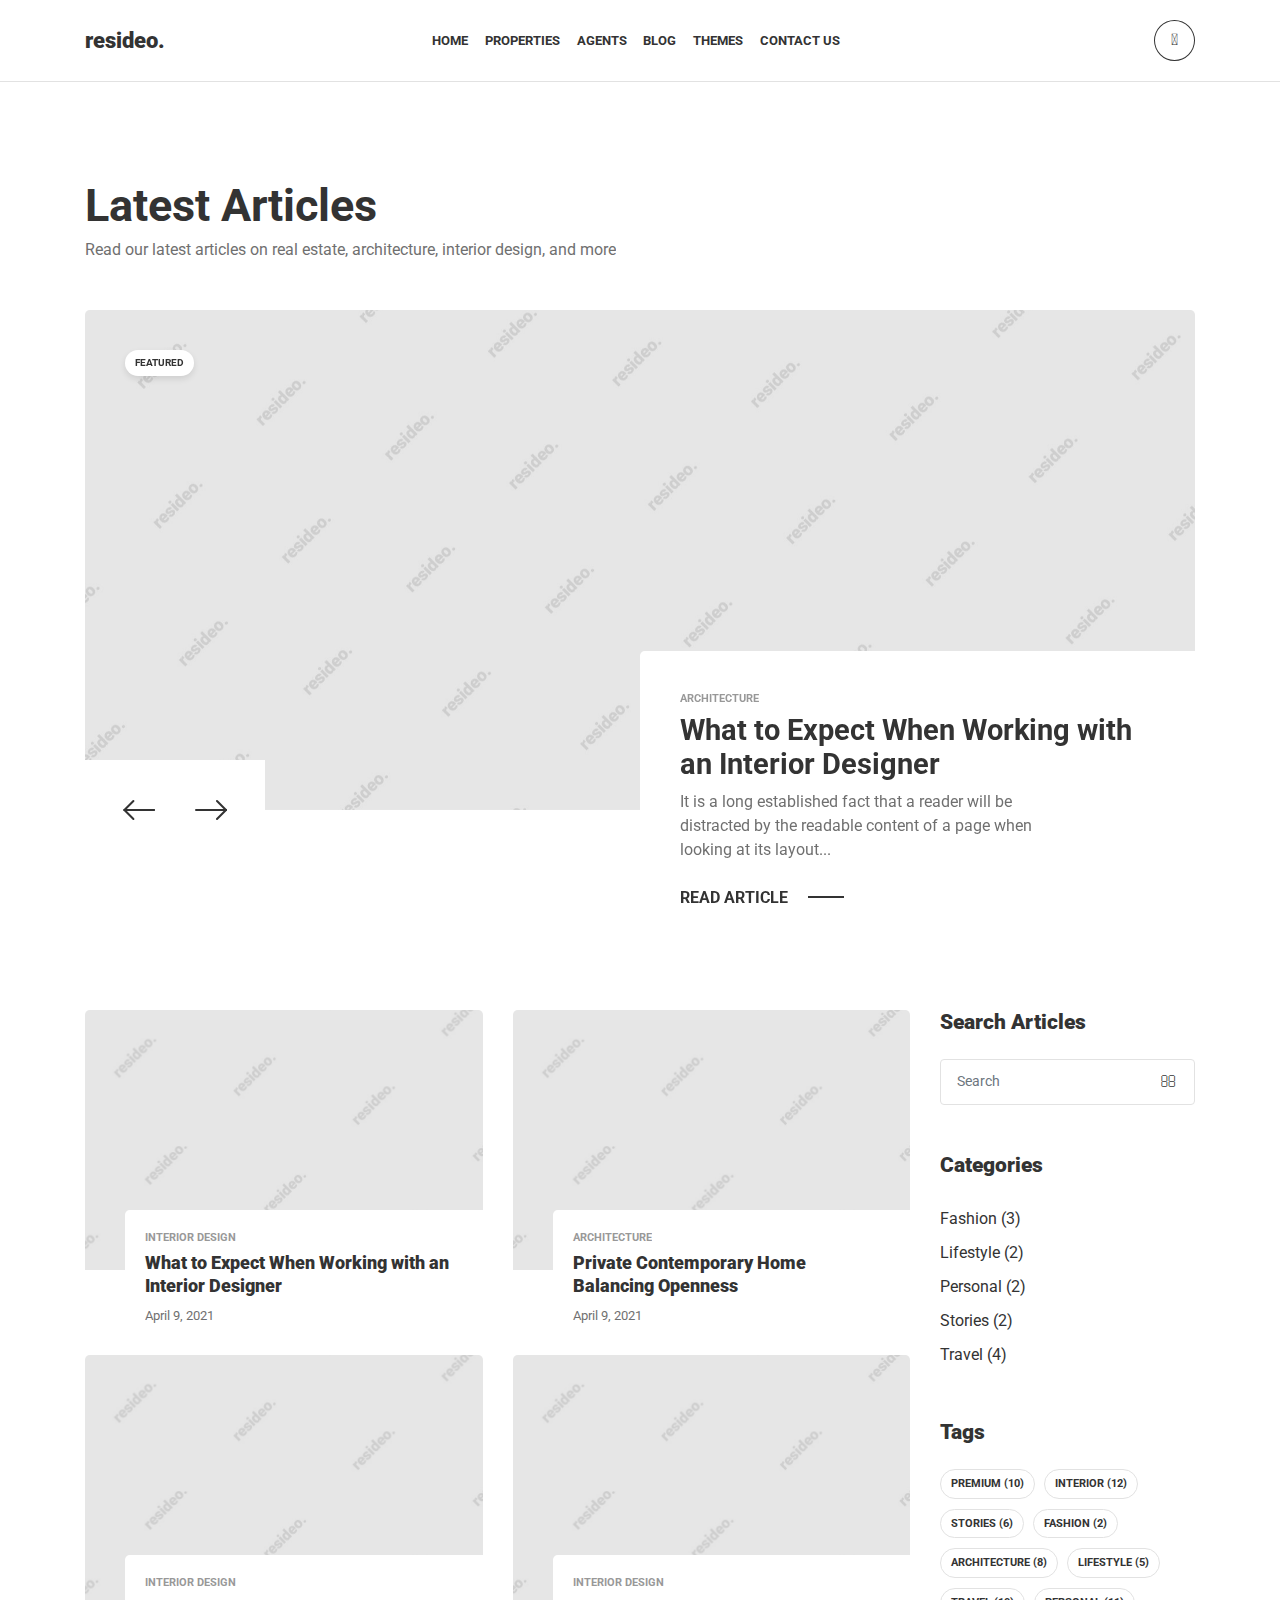
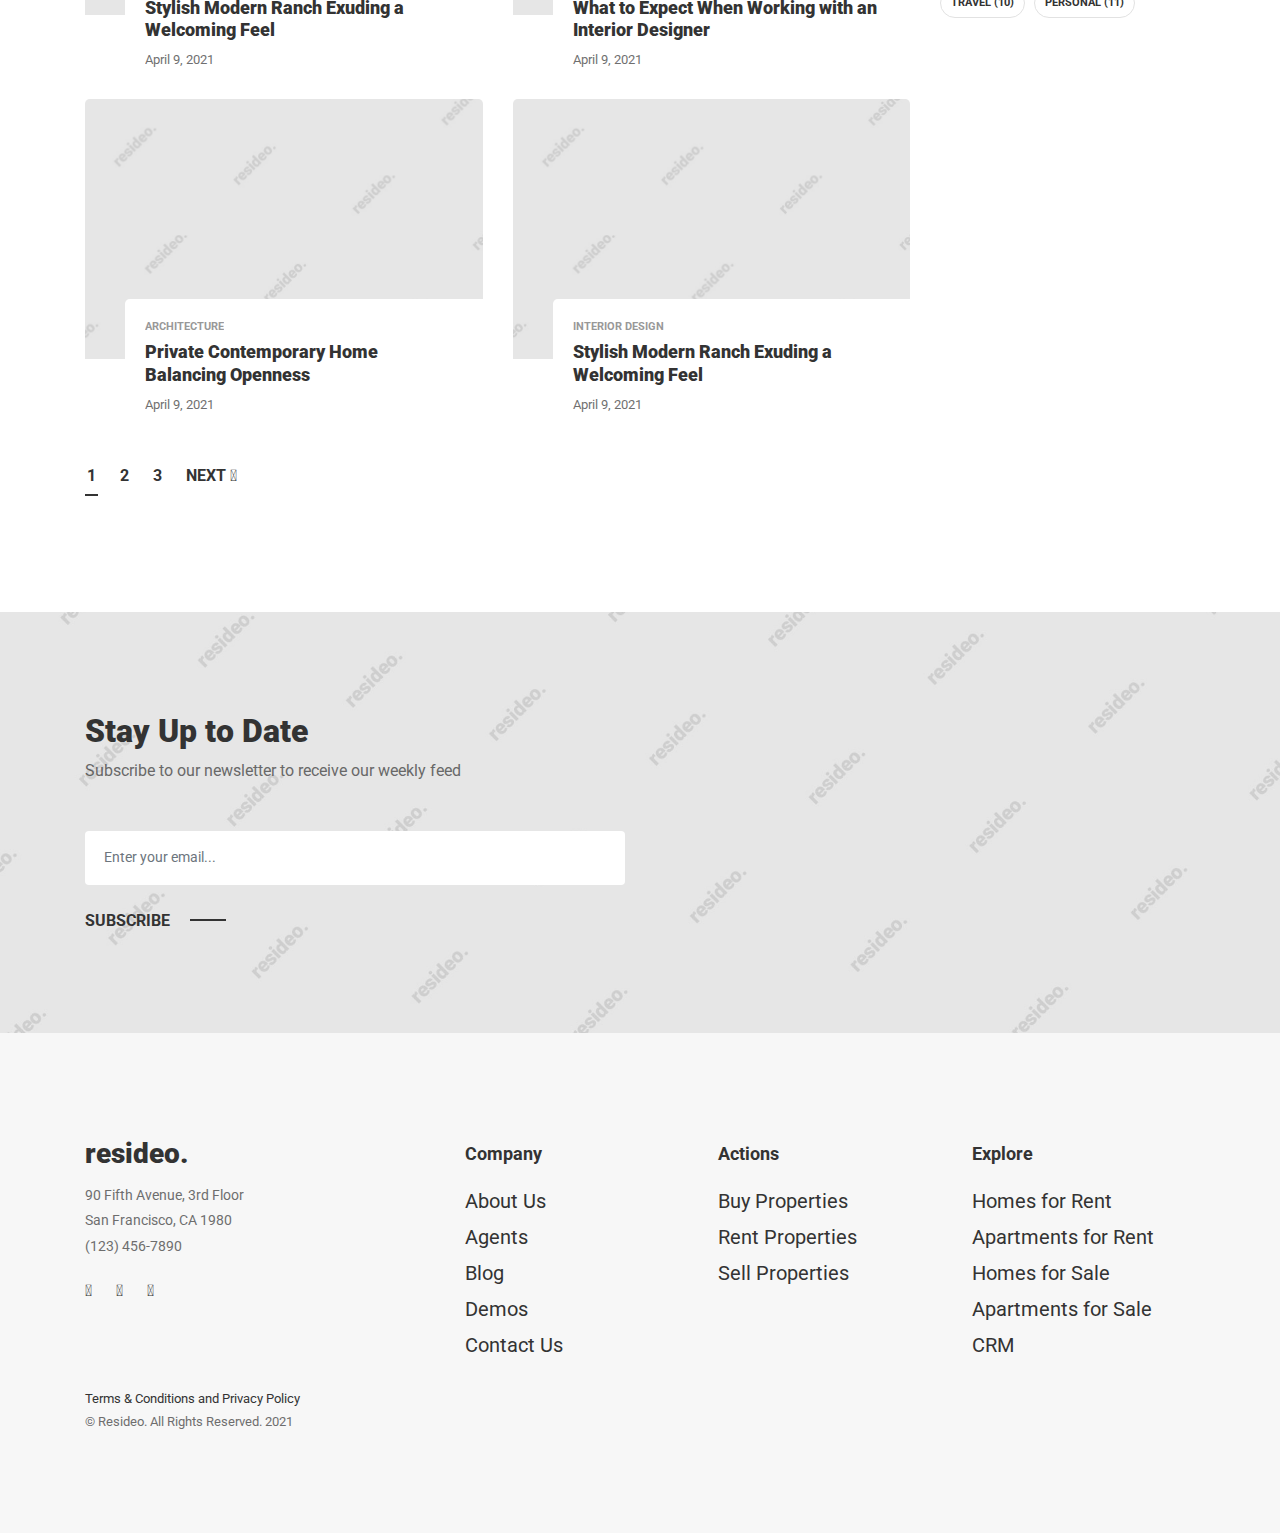
==== commit e0e326c0: "made updates" ====
--- a/blog.html
+++ b/blog.html
@@ -4,13 +4,13 @@
         <meta charset="utf-8">
         <meta name="viewport" content="width=device-width, initial-scale=1">
 
-        <link rel="shortcut icon" href="images/favicon.png" type="image/x-icon">
+        <link rel="shortcut icon" href="/images/newimg/devbhoomilogo2.png" type="image/x-icon">
         <link href="https://fonts.googleapis.com/css?family=Roboto:400,700,900" rel="stylesheet">
         <link rel="stylesheet" href="css/bootstrap.min.css">
         <link rel="stylesheet" href="css/font-awesome.min.css">
         <link rel="stylesheet" href="css/style.css?pas">
 
-        <title>resideo.</title>
+        <title>Devbhoomi</title>
     </head>
     <body>
         <div class="pxp-header fixed-top pxp-animate pxp-no-bg">
--- a/css/style.css
+++ b/css/style.css
@@ -5103,7 +5103,7 @@
     background-color: #F7F7F7;
 }
 .pxp-services-accordion-right-container {
-    padding: 160px 100px;
+    padding: 80px 100px;
 }
 .pxp-dark-mode .pxp-services-accordion-right {
     background-color: #000000;
@@ -5797,7 +5797,7 @@
     color: #fff;
 }
 .pxp-footer-links a {
-    font-size: .9rem;
+    font-size: 20px;
     color: #333;
     text-decoration: none;
     line-height: 1.8;
@@ -6048,6 +6048,8 @@
     }
     .pxp-nav > li.list-inline-item:not(.pxp-is-last) {
         margin-right: 0;
+        text-align: center;
+        margin-top:20px;
     }
     .pxp-nav > li {
         display: block;
@@ -6055,7 +6057,7 @@
         margin: 0 auto;
         cursor: pointer;
         text-align: left;
-        padding-left: calc((100% - 720px) / 2 + 15px);
+        /* padding-left: calc((100% - 720px) / 2 + 15px); */
         opacity: 0;
         transform: translateX(-20px);
         -webkit-transition: all .4s ease-in-out;
@@ -6072,7 +6074,7 @@
     .pxp-nav > li > a {
         text-transform: none;
         display: inline-block;
-        font-size: 1.3rem;
+        font-size: 2.3rem;
     }
     .pxp-dark-mode .pxp-nav > li > a {
         color: #fff;
@@ -6946,3 +6948,127 @@
         height: auto !important;
     }
 }
+.text{
+    text-align: center;
+    z-index: 100;
+}
+.overlay {
+    position: relative;
+}
+
+.overlay::before {
+    content: "";
+    position: absolute;
+    top: 0;
+    left: 0;
+    width: 100%;
+    height: 100%;
+    background-color: rgba(0, 0, 0, 0.5); /* Adjust opacity as needed */
+}
+.overlay-content {
+    position: relative;
+    z-index: 1; /* Ensure content appears above the overlay */
+}
+.btne{
+    background-color: white;
+    border-radius: 10px;
+    border: 1px solid white;
+    color: black !important;
+}
+.btn{
+   color: black !important;
+    padding: 10px;
+    border-radius: 10px;
+}
+.bt{
+    color: white !important;
+    padding: 10px;
+    border-radius: 10px;
+    display: flow;
+}
+.tt{
+    display: inline;
+}
+
+
+.fa{
+    font-size: 16px;
+    font-weight: 400;
+    font-family: Roboto, -apple-system, BlinkMacSystemFont, "Segoe UI", "Helvetica Neue", Arial, "Noto Sans", sans-serif, "Apple Color Emoji", "Segoe UI Emoji", "Segoe UI Symbol", "Noto Color Emoji";
+}
+.nv{
+    width: 100%;
+}
+.hund{
+    width: 100%;
+}
+.pxp-services-accordion-fig {
+    transition: background-image 0.5s ease-in-out;
+  }
+.rows{
+    display: flex;
+    flex-direction: column;
+    text-align: center;
+    justify-content: center;
+    align-items: center;
+}
+@media (max-width: 400px) {
+    .pxp-footer-links {
+      display: flex;
+      flex-direction: column;
+      align-items: center;
+    }
+    .pxp-footer-bottom{
+        display: flex;
+        flex-direction: column;
+        align-items: center;
+    }
+  }
+  
+.pxp-footer-quick-links {
+    display: flex;
+    justify-content: space-between;
+    flex-wrap: wrap;
+    margin-top: 20px;
+  }
+  
+  .pxp-footer-quick-links li {
+    margin-right: 20px;
+  }
+  
+.text-black{
+    color: black;
+}
+.overlay-image {
+    
+  }
+  
+  .overlay-image::before {
+    content: '';
+    position: absolute;
+    top: 0;
+    left: 0;
+    width: 100%;
+    height: 100%;
+    background-color: rgba(0, 0, 0, 0.5); /* Adjust the transparency here */
+  }
+  .pxp-contact-hero-offices{
+    width: 40%;
+    text-align: center;
+  }
+  .mt-30{
+    margin-top:20px ;
+  }
+  .fas{
+    color: black !important;
+    font-size: 16px;
+    font-weight: 400;
+    font-family: Roboto, -apple-system, BlinkMacSystemFont, "Segoe UI", "Helvetica Neue", Arial, "Noto Sans", sans-serif, "Apple Color Emoji", "Segoe UI Emoji", "Segoe UI Symbol", "Noto Color Emoji";
+}
+  
+.btnes{
+    background-color: black;
+    border-radius: 10px;
+    border: 1px solid white;
+    color: white !important;
+}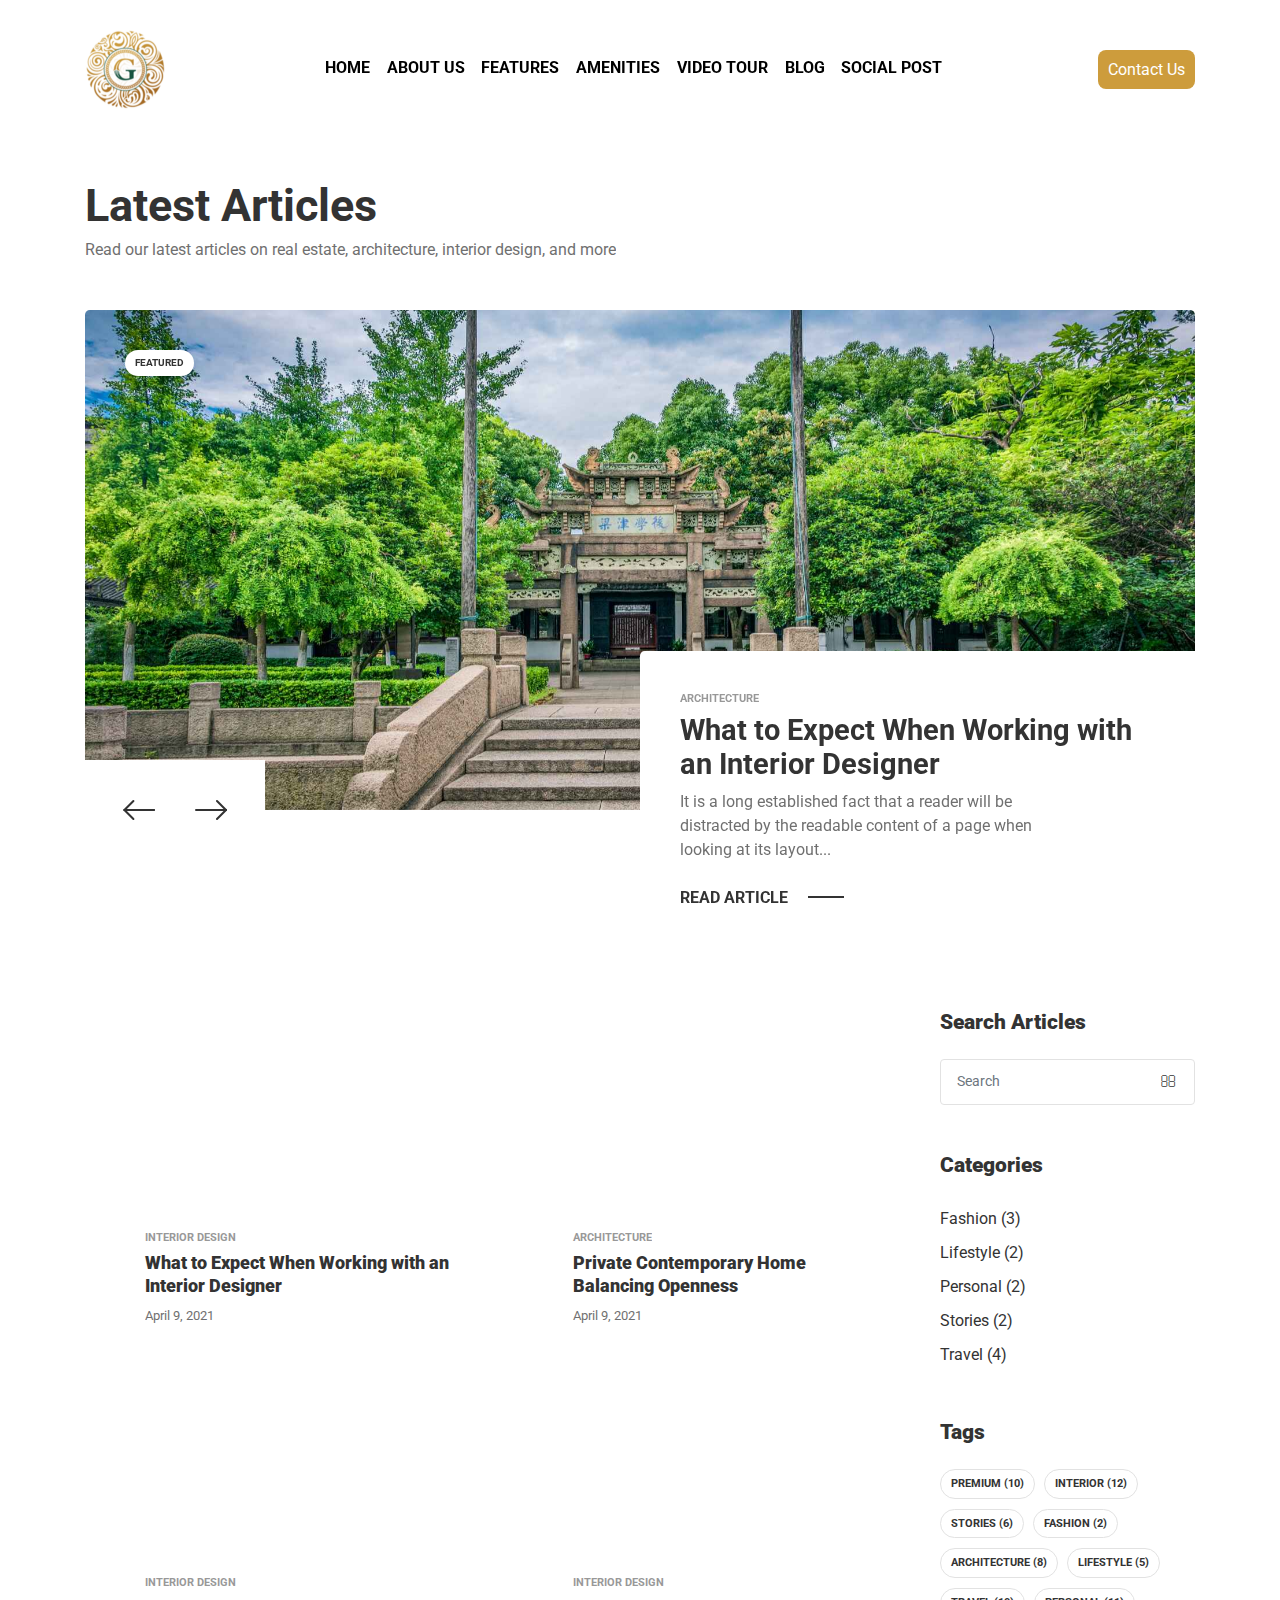
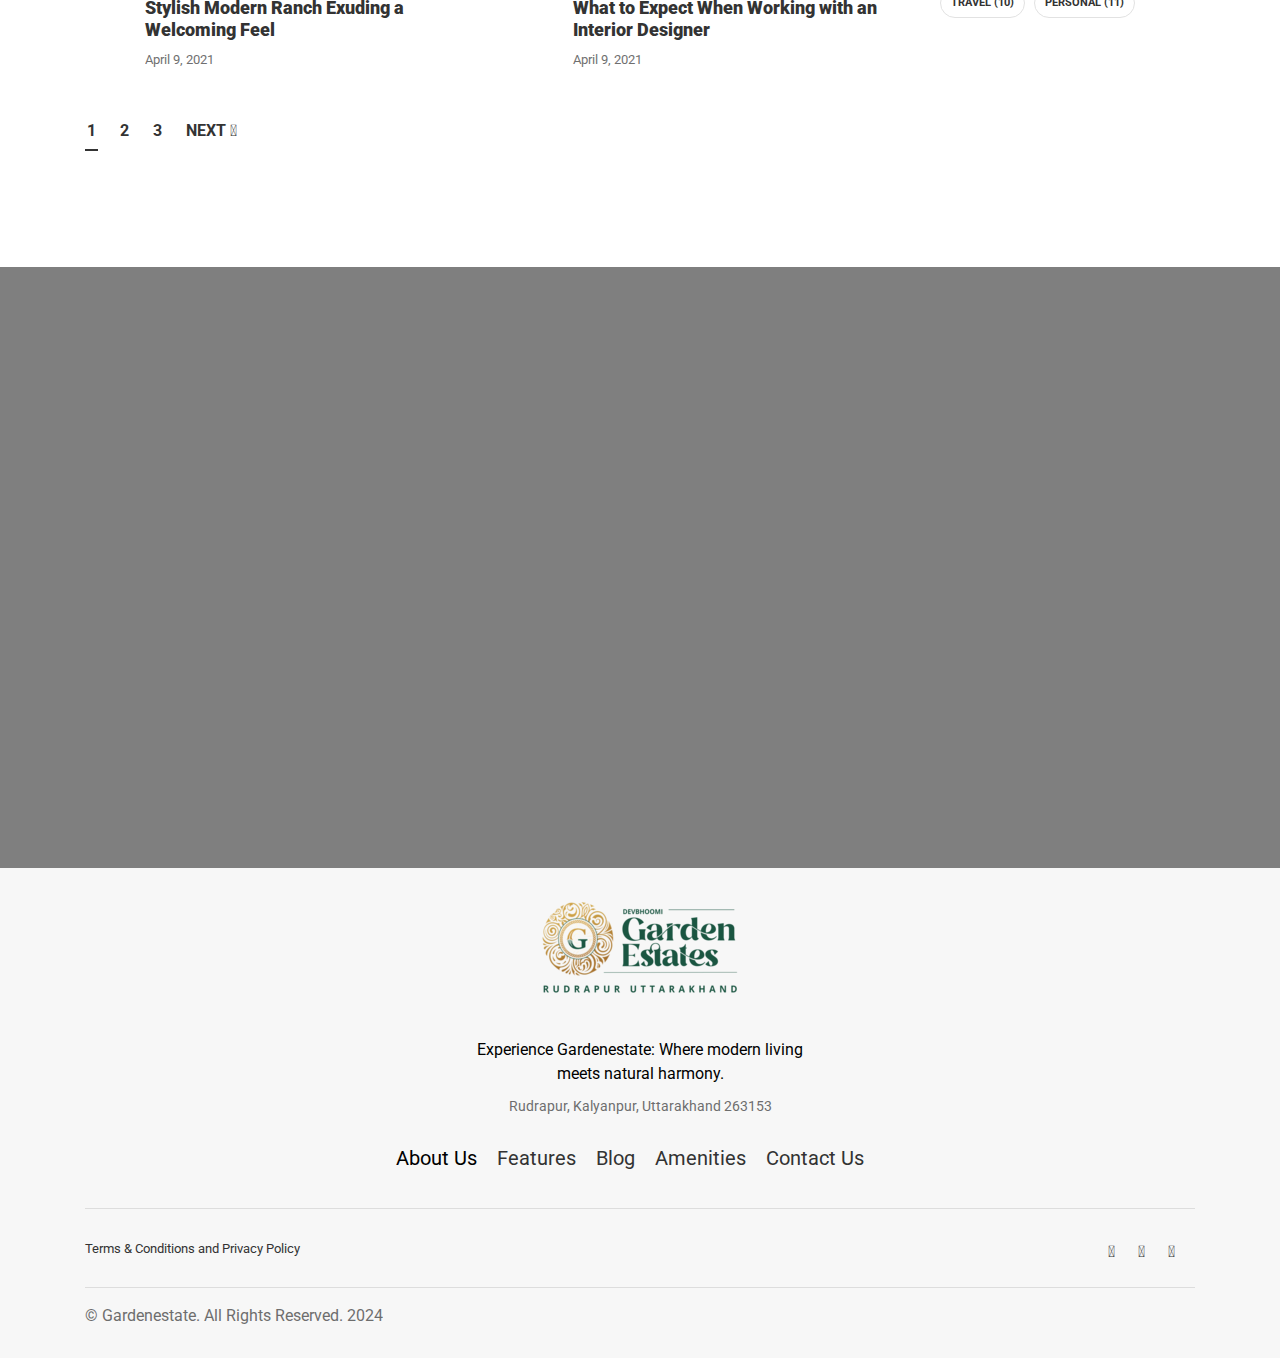
==== commit 3e4159f0: "color changes" ====
--- a/blog.html
+++ b/blog.html
@@ -13,70 +13,81 @@
         <title>Devbhoomi</title>
     </head>
     <body>
-        <div class="pxp-header fixed-top pxp-animate pxp-no-bg">
+        <div class="pxp-header fixed-top pxp-animate">
             <div class="container">
-                <div class="row align-items-center">
-                    <div class="col-5 col-md-2">
-                        <a href="index.html" class="pxp-logo text-decoration-none">resideo.</a>
-                    </div>
-                    <div class="col-2 col-md-8 text-center">
-                        <ul class="pxp-nav list-inline">
-                            <li class="list-inline-item">
-                                <a href="#">Home</a>
-                                <ul class="pxp-nav-sub rounded-lg">
-                                    <li><a href="index.html">Version 1</a></li>
-                                    <li><a href="index-2.html">Version 2</a></li>
-                                    <li><a href="index-3.html">Version 3</a></li>
-                                    <li><a href="index-4.html">Version 4</a></li>
-                                    <li><a href="index-5.html">Version 5</a></li>
-                                    <li><a href="index-6.html">Version 6</a></li>
-                                </ul>
-                            </li>
-                            <li class="list-inline-item">
-                                <a href="#">Properties</a>
-                                <ul class="pxp-nav-sub rounded-lg">
-                                    <li><a href="properties.html">All Properties</a></li>
-                                    <li><a href="single-property.html">Single Property</a></li>
-                                    <li><a href="submit-property.html">Submit New Property</a></li>
-                                </ul>
-                            </li>
-                            <li class="list-inline-item">
-                                <a href="#">Agents</a>
-                                <ul class="pxp-nav-sub rounded-lg">
-                                    <li><a href="agents.html">All Agents</a></li>
-                                    <li><a href="single-agent.html">Single Agent</a></li>
-                                </ul>
-                            </li>
-                            <li class="list-inline-item">
-                                <a href="#">Blog</a>
-                                <ul class="pxp-nav-sub rounded-lg">
-                                    <li><a href="blog.html">All Blog Posts</a></li>
-                                    <li><a href="single-post.html">Single Blog Post</a></li>
-                                </ul>
-                            </li>
-                            <li class="list-inline-item">
-                                <a href="#">Themes</a>
-                                <ul class="pxp-nav-sub rounded-lg">
-                                    <li><a href="../light/blog.html">Light</a></li>
-                                    <li><a href="../dark/blog.html">Dark</a></li>
-                                </ul>
-                            </li>
-                            <li class="list-inline-item pxp-is-last"><a href="contact.html">Contact Us</a></li>
-                            <li class="list-inline-item pxp-has-btns">
-                                <div class="pxp-user-btns">
-                                    <a href="#" class="pxp-user-btns-signup pxp-signup-trigger">Sign Up</a>
-                                    <a href="#" class="pxp-user-btns-login pxp-signin-trigger">Sign In</a>
-                                </div>
-                            </li>
-                        </ul>
-                    </div>
-                    <div class="col-5 col-md-2 text-right">
-                        <a href="javascript:void(0);" class="pxp-header-nav-trigger"><span class="fa fa-bars"></span></a>
-                        <a href="javascript:void(0);" class="pxp-header-user pxp-signin-trigger"><span class="fa fa-user-o"></span></a>
-                    </div>
-                </div>
-            </div>
-        </div>
+              <div class="row align-items-center">
+                <div class="col-md-2 col-6">
+                  <a href="index.html" class="pxp-logo text-decoration-none tt">
+                    <img src="/images/newimg/devbhoomilogo2.png" />
+                  </a>
+                </div>
+          
+                <div class="hund text-right col-6 d-md-none">
+                  <a href="javascript:void(0);" class="pxp-header-nav-trigger">
+                    <span class="fa fa-bars" style="color: black;"></span>
+                  </a>
+                </div>
+          
+                <div class="col-md-8 text-center pxp-nav-mobile d-md-none">
+                  <ul class="pxp-nav list-inline">
+                    <li class="list-inline-item">
+                      <a href="index.html" class="fa">Home</a>
+                    </li>
+                    <li class="list-inline-item">
+                      <a href="index.html" class="fa">About Us</a>
+                    </li>
+                    <li class="list-inline-item">
+                      <a href="index.html" class="fa">Features</a>
+                    </li>
+                    <li class="list-inline-item">
+                      <a href="index.html" class="fa">Amenities</a>
+                    </li>
+                    <li class="list-inline-item">
+                      <a href="index.html" class="fa">Video Tour</a>
+                    </li>
+                    <li class="list-inline-item">
+                      <a href="index.html" class="fa">Blog</a>
+                    </li>
+                    <li class="list-inline-item">
+                      <a href="index.html" class="fa">Social Post</a>
+                    </li>
+                    <a class="btne d-block mt-3 " style="font-size: 30px;" href="contact.html">Contact Us</a>
+                  </ul>
+                 
+                </div>
+          
+                <div class="col-md-8 text-center d-none d-md-block">
+                  <ul class="pxp-nav list-inline">
+                    <li class="list-inline-item">
+                      <a href="index.html" class="fas">Home</a>
+                    </li>
+                    <li class="list-inline-item">
+                      <a href="index.html" class="fas">About Us</a>
+                    </li>
+                    <li class="list-inline-item">
+                      <a href="index.html" class="fas">Features</a>
+                    </li>
+                    <li class="list-inline-item">
+                      <a href="index.html" class="fas">Amenities</a>
+                    </li>
+                    <li class="list-inline-item">
+                      <a href="index.html" class="fas">Video Tour</a>
+                    </li>
+                    <li class="list-inline-item">
+                      <a href="index.html" class="fas">Blog</a>
+                    </li>
+                    <li class="list-inline-item">
+                      <a href="index.html" class="fas">Social Post</a>
+                    </li>
+                  </ul>
+                </div>
+          
+                <div class="col-md-2 text-right d-none d-md-block">
+                  <a class="btne" href="contact.html">Contact Us</a>
+                </div>
+              </div>
+            </div>
+          </div>
 
         <div class="pxp-content">
             <div class="pxp-blog-posts pxp-content-wrapper mt-100">
@@ -88,16 +99,16 @@
                         <div id="pxp-blog-posts-carousel-1-img" class="carousel slide pxp-blog-posts-carousel-1-img" data-ride="carousel" data-pause="false" data-interval="false">
                             <div class="carousel-inner">
                                 <div class="carousel-item active" data-slide="0">
-                                    <div class="pxp-hero-bg pxp-cover" style="background-image: url(images/ph-big.jpg); background-position: 50% 50%;"></div>
+                                    <div class="pxp-hero-bg pxp-cover" style="background-image: url(images/newimg/china-arch\ \(1\).jpg); background-position: 50% 50%;"></div>
                                 </div>
                                 <div class="carousel-item" data-slide="1">
-                                    <div class="pxp-hero-bg pxp-cover" style="background-image: url(images/ph-big.jpg); background-position: 50% 50%;"></div>
+                                    <div class="pxp-hero-bg pxp-cover" style="background-image: url(images/newimg/Garden_PH.jpg); background-position: 50% 50%;"></div>
                                 </div>
                                 <div class="carousel-item" data-slide="2">
-                                    <div class="pxp-hero-bg pxp-cover" style="background-image: url(images/ph-big.jpg); background-position: 50% 50%;"></div>
+                                    <div class="pxp-hero-bg pxp-cover" style="background-image: url(images/newimg/hotel-pool-with-mosaictiled-bottom-swimup-bar-serving-refreshing-beverages.jpg); background-position: 50% 50%;"></div>
                                 </div>
                                 <div class="carousel-item" data-slide="3">
-                                    <div class="pxp-hero-bg pxp-cover" style="background-image: url(images/ph-big.jpg); background-position: 50% 50%;"></div>
+                                    <div class="pxp-hero-bg pxp-cover" style="background-image: url(images/newimg/green-park-view.jpg); background-position: 50% 50%;"></div>
                                 </div>
                             </div>
                         </div>
@@ -163,7 +174,7 @@
                                 <div class="col-sm-12 col-md-6">
                                     <a href="single-post.html" class="pxp-posts-1-item">
                                         <div class="pxp-posts-1-item-fig-container">
-                                            <div class="pxp-posts-1-item-fig pxp-cover" style="background-image: url(images/ph-gallery.jpg);"></div>
+                                            <div class="pxp-posts-1-item-fig pxp-cover" style="background-image: url(images/newimg/Cam01_gate.0150_01.jpg);"></div>
                                         </div>
                                         <div class="pxp-posts-1-item-details">
                                             <div class="pxp-posts-1-item-details-category">Interior Design</div>
@@ -176,7 +187,7 @@
                                 <div class="col-sm-12 col-md-6">
                                     <a href="single-post.html" class="pxp-posts-1-item">
                                         <div class="pxp-posts-1-item-fig-container">
-                                            <div class="pxp-posts-1-item-fig pxp-cover" style="background-image: url(images/ph-gallery.jpg);"></div>
+                                            <div class="pxp-posts-1-item-fig pxp-cover" style="background-image: url(images/newimg/Cam01_street.0100_PH.jpg);"></div>
                                         </div>
                                         <div class="pxp-posts-1-item-details">
                                             <div class="pxp-posts-1-item-details-category">Architecture</div>
@@ -189,7 +200,7 @@
                                 <div class="col-sm-12 col-md-6">
                                     <a href="single-post.html" class="pxp-posts-1-item">
                                         <div class="pxp-posts-1-item-fig-container">
-                                            <div class="pxp-posts-1-item-fig pxp-cover" style="background-image: url(images/ph-gallery.jpg);"></div>
+                                            <div class="pxp-posts-1-item-fig pxp-cover" style="background-image: url(images/newimg/Cam02_round_about_new.0100_PH.jpg);"></div>
                                         </div>
                                         <div class="pxp-posts-1-item-details">
                                             <div class="pxp-posts-1-item-details-category">Interior Design</div>
@@ -202,7 +213,7 @@
                                 <div class="col-sm-12 col-md-6">
                                     <a href="single-post.html" class="pxp-posts-1-item">
                                         <div class="pxp-posts-1-item-fig-container">
-                                            <div class="pxp-posts-1-item-fig pxp-cover" style="background-image: url(images/ph-gallery.jpg);"></div>
+                                            <div class="pxp-posts-1-item-fig pxp-cover" style="background-image: url(images/newimg/Cam01_street.0100_PH.jpg);"></div>
                                         </div>
                                         <div class="pxp-posts-1-item-details">
                                             <div class="pxp-posts-1-item-details-category">Interior Design</div>
@@ -212,32 +223,8 @@
                                         </div>
                                     </a>
                                 </div>
-                                <div class="col-sm-12 col-md-6">
-                                    <a href="single-post.html" class="pxp-posts-1-item">
-                                        <div class="pxp-posts-1-item-fig-container">
-                                            <div class="pxp-posts-1-item-fig pxp-cover" style="background-image: url(images/ph-gallery.jpg);"></div>
-                                        </div>
-                                        <div class="pxp-posts-1-item-details">
-                                            <div class="pxp-posts-1-item-details-category">Architecture</div>
-                                            <div class="pxp-posts-1-item-details-title">Private Contemporary Home Balancing Openness</div>
-                                            <div class="pxp-posts-1-item-details-date mt-2">April 9, 2021</div>
-                                            <div class="pxp-posts-1-item-cta text-uppercase">Read Article</div>
-                                        </div>
-                                    </a>
-                                </div>
-                                <div class="col-sm-12 col-md-6">
-                                    <a href="single-post.html" class="pxp-posts-1-item">
-                                        <div class="pxp-posts-1-item-fig-container">
-                                            <div class="pxp-posts-1-item-fig pxp-cover" style="background-image: url(images/ph-gallery.jpg);"></div>
-                                        </div>
-                                        <div class="pxp-posts-1-item-details">
-                                            <div class="pxp-posts-1-item-details-category">Interior Design</div>
-                                            <div class="pxp-posts-1-item-details-title">Stylish Modern Ranch Exuding a Welcoming Feel</div>
-                                            <div class="pxp-posts-1-item-details-date mt-2">April 9, 2021</div>
-                                            <div class="pxp-posts-1-item-cta text-uppercase">Read Article</div>
-                                        </div>
-                                    </a>
-                                </div>
+                                
+                                
                             </div>
 
                             <ul class="pagination pxp-paginantion mt-3 mt-md-4">
@@ -288,7 +275,7 @@
             </div>
         </div>
 
-        <div class="pxp-full pxp-cover pt-100 pb-100 mt-100" style="background-image: url(images/ph-big.jpg);">
+        <!-- <div class="pxp-full pxp-cover pt-100 pb-100 mt-100" style="background-image: url(images/ph-big.jpg);">
             <div class="container">
                 <h2 class="pxp-section-h2">Stay Up to Date</h2>
                 <p class="pxp-text-light">Subscribe to our newsletter to receive our weekly feed</p>
@@ -301,64 +288,86 @@
                     </div>
                 </div>
             </div>
+        </div> -->
+        <div
+        class="pxp-cta-1 pxp-cover mt-100 pt-300 overlay"
+        style="
+          background-image: url(images/newimg/chinese-city.jpg);
+          background-position: 50% 60%;
+        "
+      >
+        <div class="container">
+          <div class="row">
+            <div class="col-sm-12 col-md-6 col-lg-4">
+              <div class="pxp-cta-1-caption pxp-animate-in">
+                <h2 class="pxp-section-h2 major">Take the Next Step</h2>
+                <p class="pxp-text-light">
+                  Unlock the Door to Your Perfect Sanctuary
+                </p>
+                <a
+                  href="contact.html"
+                  class="pxp-primary-cta text-uppercase mt-3 mt-md-5 pxp-animate major"
+                  >Contact Us</a
+                >
+              </div>
+            </div>
+          </div>
         </div>
-
-        <div class="pxp-footer pt-100 pb-100">
-            <div class="container">
-                <div class="row">
-                    <div class="col-sm-12 col-lg-4">
-                        <div class="pxp-footer-logo">resideo.</div>
-                        <div class="pxp-footer-address mt-2">
-                            90 Fifth Avenue, 3rd Floor<br>
-                            San Francisco, CA 1980<br>
-                            (123) 456-7890
-                        </div>
-                        <div class="pxp-footer-social mt-2">
-                            <a href="#"><span class="fa fa-instagram"></span></a>
-                            <a href="#"><span class="fa fa-facebook-square"></span></a>
-                            <a href="#"><span class="fa fa-twitter"></span></a>
-                        </div>
-                    </div>
-                    <div class="col-sm-12 col-lg-8">
-                        <div class="row">
-                            <div class="col-sm-12 col-md-4">
-                                <h4 class="pxp-footer-header mt-4 mt-lg-0">Company</h4>
-                                <ul class="list-unstyled pxp-footer-links mt-2">
-                                    <li><a href="#">About Us</a></li>
-                                    <li><a href="#">Agents</a></li>
-                                    <li><a href="#">Blog</a></li>
-                                    <li><a href="#">Demos</a></li>
-                                    <li><a href="#">Contact Us</a></li>
-                                </ul>
-                            </div>
-                            <div class="col-sm-12 col-md-4">
-                                <h4 class="pxp-footer-header mt-4 mt-lg-0">Actions</h4>
-                                <ul class="list-unstyled pxp-footer-links mt-2">
-                                    <li><a href="#">Buy Properties</a></li>
-                                    <li><a href="#">Rent Properties</a></li>
-                                    <li><a href="#">Sell Properties</a></li>
-                                </ul>
-                            </div>
-                            <div class="col-sm-12 col-md-4">
-                                <h4 class="pxp-footer-header mt-4 mt-lg-0">Explore</h4>
-                                <ul class="list-unstyled pxp-footer-links mt-2">
-                                    <li><a href="#">Homes for Rent</a></li>
-                                    <li><a href="#">Apartments for Rent</a></li>
-                                    <li><a href="#">Homes for Sale</a></li>
-                                    <li><a href="#">Apartments for Sale</a></li>
-                                    <li><a href="#">CRM</a></li>
-                                </ul>
-                            </div>
-                        </div>
-                    </div>
-                </div>
-
-                <div class="pxp-footer-bottom mt-2">
-                    <div><a href="#">Terms & Conditions</a> and <a href="#">Privacy Policy</a></div>
-                    <div class="pxp-footer-copyright">&copy; Resideo. All Rights Reserved. 2021</div>
-                </div>
-            </div>
+      </div>
+      <div class="pxp-footer ">
+        <div class="container">
+          <div class="rows">
+            <div class="col-sm-12 col-lg-4">
+              <div class="pxp-footer-logo mb-40">
+                <img src="images/newimg/Big Logo.png" alt="Logo" /></div>
+              
+                <div class="text-black">
+  
+                  Experience Gardenestate: Where modern living meets natural harmony.
+                </div>
+                <div class="pxp-footer-address mt-2">
+  
+                Rudrapur, Kalyanpur, Uttarakhand 263153
+              </div>
+             
+            </div>
+            <div class="col-sm-12 col-lg-8">
+              <div class="rows">
+                <div >
+                  <ul class="list-unstyled pxp-footer-links pxp-footer-quick-links">
+                    <li><a href="index.html" class="fas">About Us</a></li>
+                    <li><a href="index.html">Features</a></li>
+                    <li><a href="index.html">Blog</a></li>
+                    <li><a href="index.html">Amenities</a></li>
+                    <li><a href="contact.html">Contact Us</a></li>
+                  </ul>
+                </div>
+                
+               
+                
+              </div>
+            </div>
+          </div>
+  <hr/>
+          <div class="pxp-footer-bottom mt-2 d-flex justify-content-between align-items-center">
+            <div>
+              <a href="#">Terms & Conditions</a> and
+              <a href="#">Privacy Policy</a>
+            </div>
+            <div class="pxp-footer-social">
+              <a href="https://www.instagram.com/devbhoomigardenestate/?hl=en"><span class="fa fa-instagram"></span></a>
+              <a href="https://www.linkedin.com/company/101681065/admin/feed/posts/"><span class="fa fa-linkedin-square"></span></a>
+              <a href="#"><span class="fa fa-twitter"></span></a>
+            </div>
+           
+          </div>
+          <hr/>
+          <div class="pxp-footer-copyright">
+            &copy; Gardenestate. All Rights Reserved. 2024
+          </div>
         </div>
+      </div>
+
 
         <div class="modal fade" id="pxp-signin-modal" tabindex="-1" role="dialog" aria-labelledby="pxpSigninModal" aria-hidden="true">
             <div class="modal-dialog modal-dialog-centered" role="document">
@@ -443,5 +452,20 @@
         <script src="js/popper.min.js"></script>
         <script src="js/bootstrap.min.js"></script>
         <script src="js/main.js?asder"></script>
+        <script>
+            document.addEventListener("DOMContentLoaded", function () {
+                // Select the hamburger icon
+                const navTrigger = document.querySelector('.pxp-header-nav-trigger');
+                // Select the navigation menu
+                const navMenu = document.querySelector('.pxp-nav');
+        
+                // Add click event listener to the hamburger icon
+                navTrigger.addEventListener('click', function () {
+                    // Toggle the 'active' class to show/hide the navigation menu
+                    navMenu.classList.toggle('active');
+                });
+            });
+        </script>
+        
     </body>
 </html>--- a/css/style.css
+++ b/css/style.css
@@ -376,8 +376,9 @@
     border-bottom: 1px solid #000;
 }
 .pxp-header.pxp-is-sticky {
-    background-color: #fff;
-    padding: 20px 0;
+    background-color: #1a5541;
+    color: white !important;
+    padding: 6px 0;
     box-shadow: 0px 15px 30px rgba(0,0,0,0.16);
 }
 .pxp-header.pxp-is-sticky.pxp-no-bg {
@@ -512,11 +513,14 @@
 .pxp-nav > li:hover > a:after {
     transform: scale(1, 1);
 }
-.pxp-is-sticky .pxp-nav > li > a,
+
 .pxp-is-sticky .pxp-nav > li > a:hover,
 .pxp-mobile .pxp-nav > li > a,
 .pxp-mobile .pxp-nav > li > a:hover {
-    color: #333;
+    color:  black !important;
+}
+.pxp-is-sticky .pxp-nav > li > a{
+    color: white !important;
 }
 .pxp-no-bg .pxp-nav > li > a,
 .pxp-no-bg .pxp-nav > li > a:hover {
@@ -5103,7 +5107,7 @@
     background-color: #F7F7F7;
 }
 .pxp-services-accordion-right-container {
-    padding: 80px 100px;
+    padding: 80px 40px;
 }
 .pxp-dark-mode .pxp-services-accordion-right {
     background-color: #000000;
@@ -5242,6 +5246,7 @@
     font-weight: 900;
     letter-spacing: -2px;
     line-height: 1;
+    color: #CD9C3C;
 }
 .pxp-numbers-item-title {
     font-weight: 700;
@@ -5755,6 +5760,7 @@
 
 .pxp-footer {
     background-color: #F7F7F7;
+    padding: 30px;
 }
 .pxp-dark-mode .pxp-footer {
     background-color: #000;
@@ -6455,9 +6461,7 @@
     .pxp-header-nav-trigger.pxp-active {
         right: calc((100% - 540px) / 2 + 15px);
     }
-    .pxp-nav > li {
-        padding-left: calc((100% - 540px) / 2 + 15px);
-    }
+   
     .pxp-hero-props-carousel-2-left {
         -webkit-flex: 2;
         -ms-flex: 2;
@@ -6970,15 +6974,27 @@
     z-index: 1; /* Ensure content appears above the overlay */
 }
 .btne{
-    background-color: white;
-    border-radius: 10px;
-    border: 1px solid white;
-    color: black !important;
+    background-color: #CD9C3C;
+    border-radius: 8px;
+    padding: 10px;
+    font-family: Roboto, -apple-system, BlinkMacSystemFont, "Segoe UI", "Helvetica Neue", Arial, "Noto Sans", sans-serif, "Apple Color Emoji", "Segoe UI Emoji", "Segoe UI Symbol", "Noto Color Emoji";
+    color: white !important;
 }
 .btn{
-   color: black !important;
+   color: white !important;
     padding: 10px;
     border-radius: 10px;
+}
+.btnr{
+    color: #1a5541 !important;
+    padding: 10px;
+    border-radius: 10px;
+    outline: none;
+    border: none;
+    background-color:transparent;
+}
+.btnr:focus{
+    outline : none;
 }
 .bt{
     color: white !important;
@@ -7071,4 +7087,19 @@
     border-radius: 10px;
     border: 1px solid white;
     color: white !important;
+}
+.major{
+    color: #1a5541 ;
+}
+@media (max-width: 850px) {
+    .pxp-contact-hero-offices {
+      width: 100%;
+    }
+  }
+.btnee{
+    background-color: #CD9C3C;
+    border-radius: 8px;
+    border: none;
+    font-family: Roboto, -apple-system, BlinkMacSystemFont, "Segoe UI", "Helvetica Neue", Arial, "Noto Sans", sans-serif, "Apple Color Emoji", "Segoe UI Emoji", "Segoe UI Symbol", "Noto Color Emoji";
+    color: white !important;
 }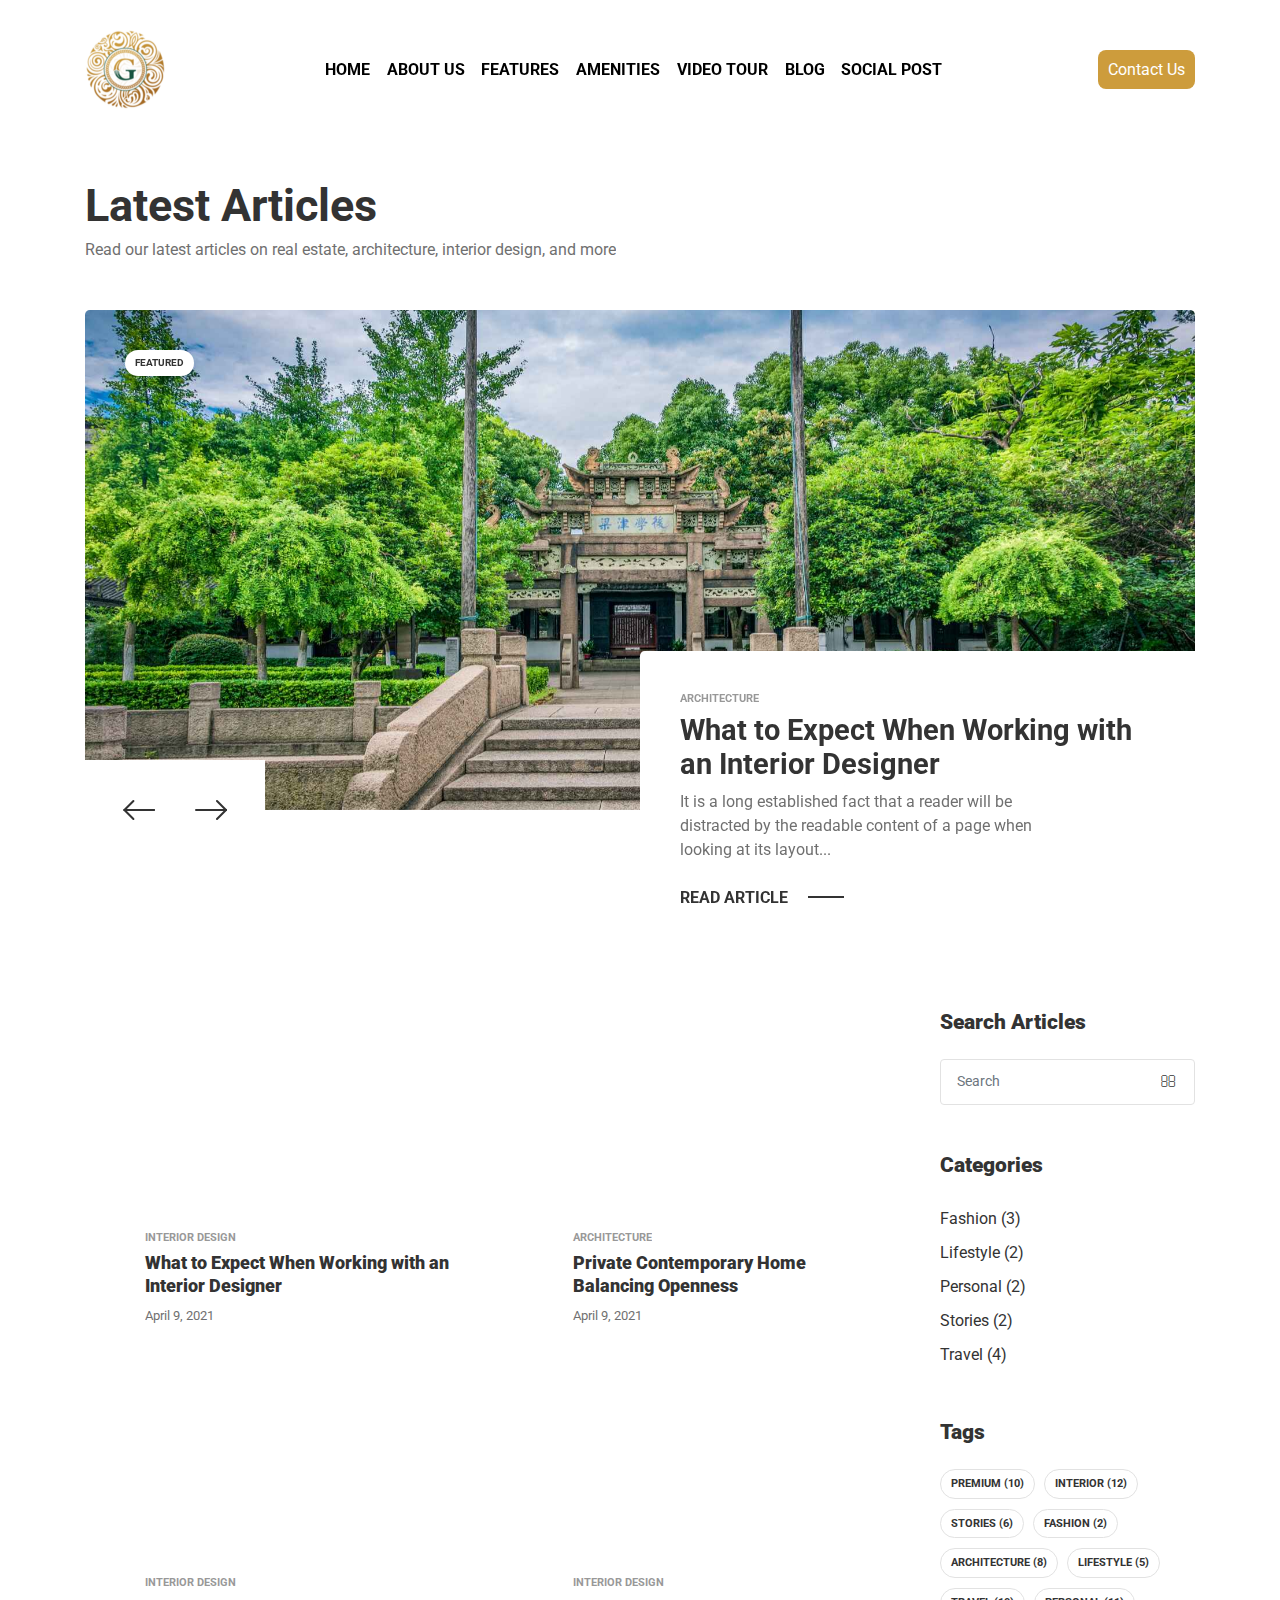
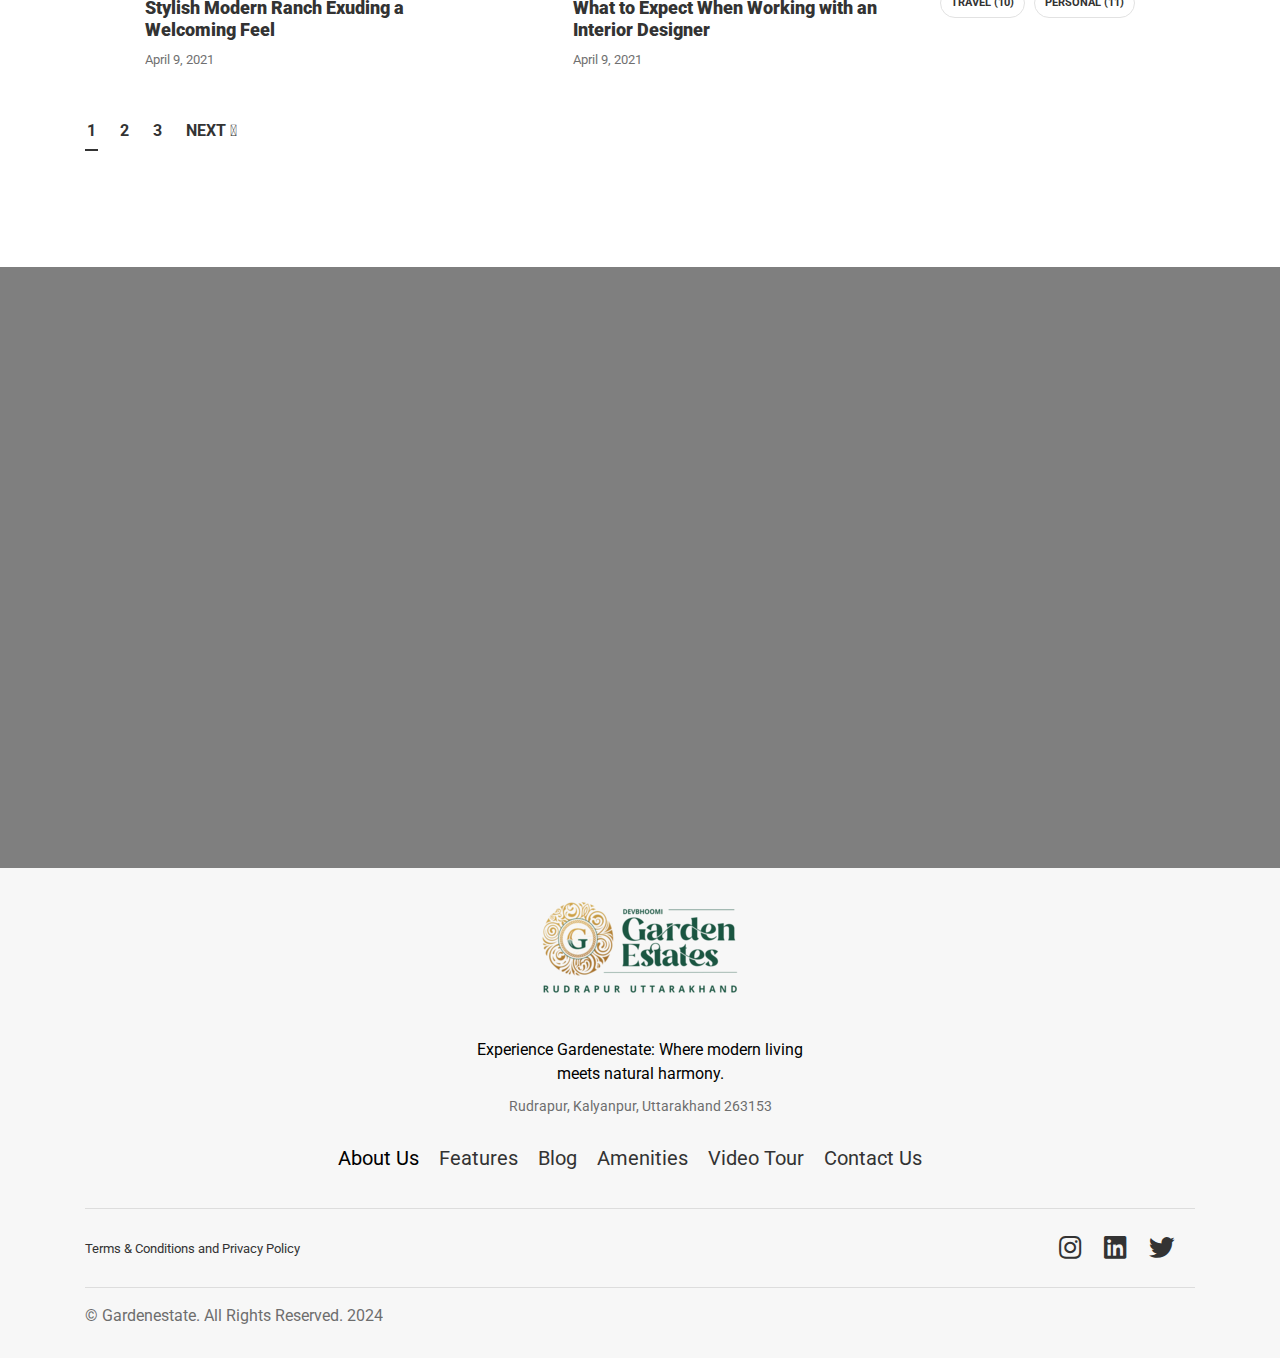
==== commit 6ae92ebb: "made changes" ====
--- a/blog.html
+++ b/blog.html
@@ -3,6 +3,7 @@
     <head>
         <meta charset="utf-8">
         <meta name="viewport" content="width=device-width, initial-scale=1">
+        <link rel="stylesheet" href="https://cdnjs.cloudflare.com/ajax/libs/font-awesome/5.15.4/css/all.min.css">
 
         <link rel="shortcut icon" href="/images/newimg/devbhoomilogo2.png" type="image/x-icon">
         <link href="https://fonts.googleapis.com/css?family=Roboto:400,700,900" rel="stylesheet">
@@ -24,7 +25,11 @@
           
                 <div class="hund text-right col-6 d-md-none">
                   <a href="javascript:void(0);" class="pxp-header-nav-trigger">
-                    <span class="fa fa-bars" style="color: black;"></span>
+                    <div class="hamburger-menu">
+                        <div class="bar" style="color: black;"></div>
+                        <div class="bar" style="color: black;"></div>
+                        <div class="bar" style="color: black;"></div>
+                      </div>
                   </a>
                 </div>
           
@@ -339,6 +344,7 @@
                     <li><a href="index.html">Features</a></li>
                     <li><a href="index.html">Blog</a></li>
                     <li><a href="index.html">Amenities</a></li>
+                    <li><a href="index.html">Video Tour</a></li>
                     <li><a href="contact.html">Contact Us</a></li>
                   </ul>
                 </div>
@@ -355,9 +361,9 @@
               <a href="#">Privacy Policy</a>
             </div>
             <div class="pxp-footer-social">
-              <a href="https://www.instagram.com/devbhoomigardenestate/?hl=en"><span class="fa fa-instagram"></span></a>
-              <a href="https://www.linkedin.com/company/101681065/admin/feed/posts/"><span class="fa fa-linkedin-square"></span></a>
-              <a href="#"><span class="fa fa-twitter"></span></a>
+              <a href="https://www.instagram.com/devbhoomigardenestate/?hl=en"><span class="fab fa-instagram"></span></a>
+              <a href="https://www.linkedin.com/company/101681065/admin/feed/posts/"><span class="fab fa-linkedin-square"></span></a>
+              <a href="#"><span class="fab fa-twitter"></span></a>
             </div>
            
           </div>
--- a/css/style.css
+++ b/css/style.css
@@ -633,6 +633,10 @@
 .pxp-mobile .pxp-header-nav-trigger {
     border: 1px solid #333;
     color: #333;
+    background-color: black;
+}
+.pxp-mobile:focus{
+    background-color: transparent;
 }
 .pxp-no-bg .pxp-header-user, 
 .pxp-no-bg .pxp-header-nav-trigger {
@@ -6041,9 +6045,16 @@
     }
     .pxp-header-nav-trigger.pxp-active {
         position: fixed;
-        top: 30px;
+        top: 52px;
         right: calc((100% - 720px) / 2 + 15px);
         z-index: 1050;
+        
+    }
+    .pxp-header-nav-trigger.pxp-active:focus{
+        background-color: white;
+    }
+    .pxp-header-nav-trigger:focus{
+        background-color: transparent;
     }
     .pxp-is-sticky .pxp-header-nav-trigger.pxp-active {
         top: 20px;
@@ -6080,7 +6091,7 @@
     .pxp-nav > li > a {
         text-transform: none;
         display: inline-block;
-        font-size: 2.3rem;
+        font-size: 1.3rem;
     }
     .pxp-dark-mode .pxp-nav > li > a {
         color: #fff;
@@ -7102,4 +7113,21 @@
     border: none;
     font-family: Roboto, -apple-system, BlinkMacSystemFont, "Segoe UI", "Helvetica Neue", Arial, "Noto Sans", sans-serif, "Apple Color Emoji", "Segoe UI Emoji", "Segoe UI Symbol", "Noto Color Emoji";
     color: white !important;
-}+}
+.hamburger-menu {
+    width: 30px; /* Adjust width as needed */
+    height: 20px; /* Adjust height as needed */
+    display: flex;
+    flex-direction: column;
+    justify-content: space-between;
+    cursor: pointer;
+  }
+  
+  .bar {
+    width: 100%;
+    height: 3px; /* Adjust thickness as needed */
+    background-color: white; /* Adjust color as needed */
+  }
+  .mob{
+    color: black !important;
+  }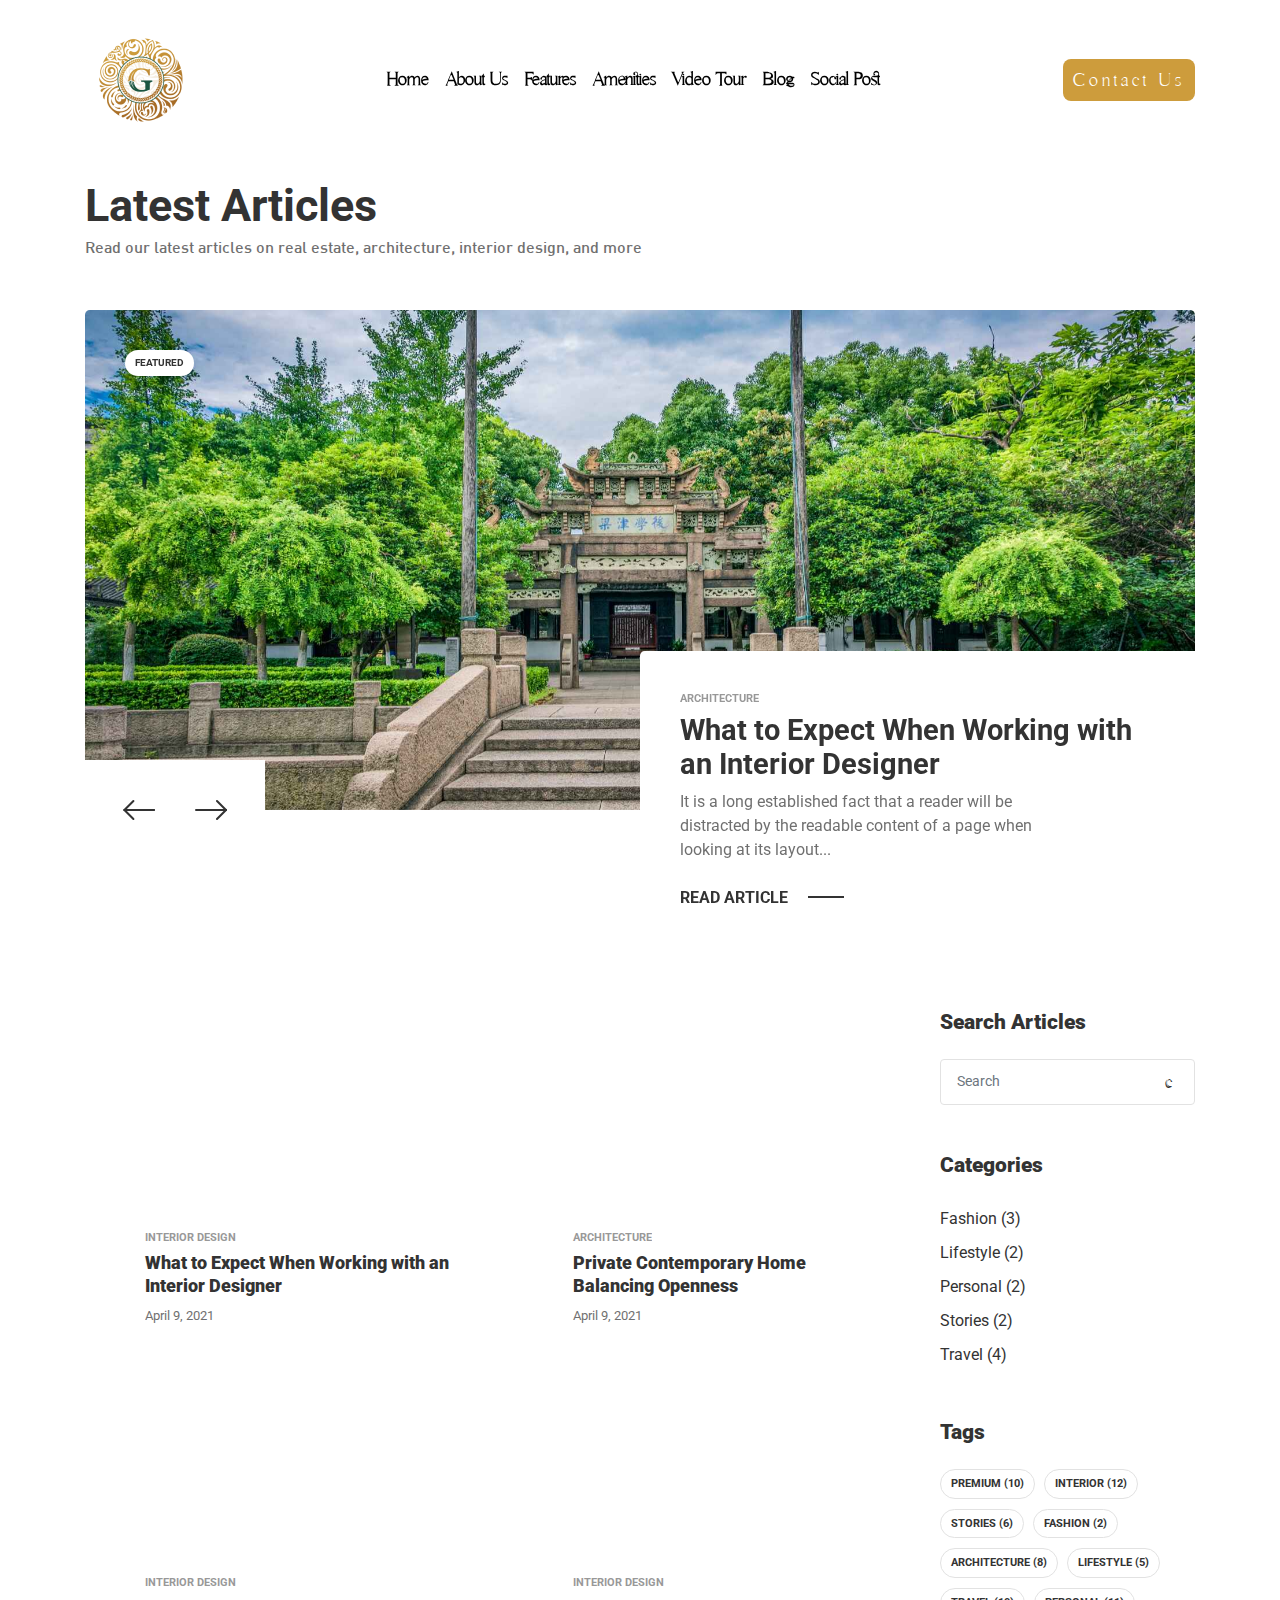
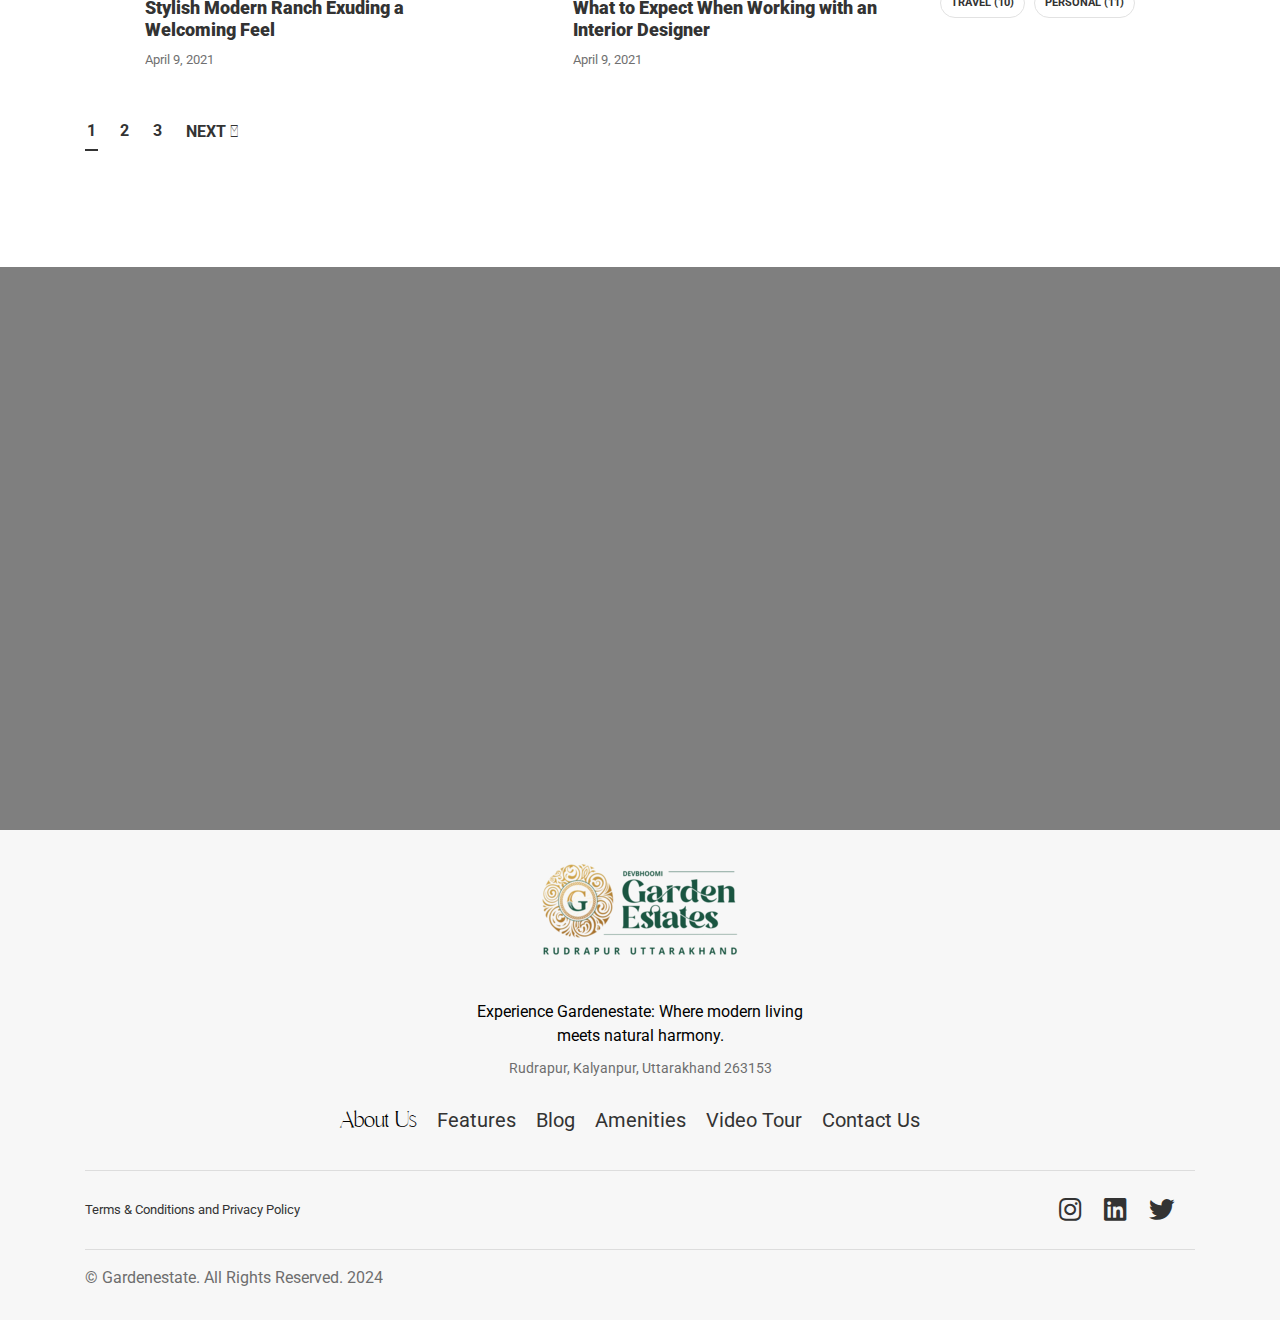
==== commit de3976d5: "new" ====
--- a/blog.html
+++ b/blog.html
@@ -19,16 +19,16 @@
               <div class="row align-items-center">
                 <div class="col-md-2 col-6">
                   <a href="index.html" class="pxp-logo text-decoration-none tt">
-                    <img src="/images/newimg/devbhoomilogo2.png" />
+                    <img src="/images/newimg/devbhoomilogo3 1.png" />
                   </a>
                 </div>
           
                 <div class="hund text-right col-6 d-md-none">
                   <a href="javascript:void(0);" class="pxp-header-nav-trigger">
                     <div class="hamburger-menu">
-                        <div class="bar" style="color: black;"></div>
-                        <div class="bar" style="color: black;"></div>
-                        <div class="bar" style="color: black;"></div>
+                        <div class="bars" style="color: black; background-color: black;"></div>
+                        <div class="bars" style="color: black; background-color: black;"></div>
+                        <div class="bars" style="color: black; background-color: black;"></div>
                       </div>
                   </a>
                 </div>
@@ -36,27 +36,29 @@
                 <div class="col-md-8 text-center pxp-nav-mobile d-md-none">
                   <ul class="pxp-nav list-inline">
                     <li class="list-inline-item">
-                      <a href="index.html" class="fa">Home</a>
-                    </li>
-                    <li class="list-inline-item">
-                      <a href="index.html" class="fa">About Us</a>
-                    </li>
-                    <li class="list-inline-item">
-                      <a href="index.html" class="fa">Features</a>
-                    </li>
-                    <li class="list-inline-item">
-                      <a href="index.html" class="fa">Amenities</a>
-                    </li>
-                    <li class="list-inline-item">
-                      <a href="index.html" class="fa">Video Tour</a>
-                    </li>
-                    <li class="list-inline-item">
-                      <a href="index.html" class="fa">Blog</a>
-                    </li>
-                    <li class="list-inline-item">
-                      <a href="index.html" class="fa">Social Post</a>
-                    </li>
-                    <a class="btne d-block mt-3 " style="font-size: 30px;" href="contact.html">Contact Us</a>
+                      <a href="index.html" class="fa" style="color: black !important;;">Home</a>
+                    </li>
+                    <li class="list-inline-item">
+                      <a href="index.html" class="fa" style="color: black !important;;">About Us</a>
+                    </li>
+                    <li class="list-inline-item">
+                      <a href="index.html" class="fa" style="color: black !important;;">Features</a>
+                    </li>
+                    <li class="list-inline-item">
+                      <a href="index.html" class="fa" style="color: black !important;;">Amenities</a>
+                    </li>
+                    <li class="list-inline-item">
+                      <a href="index.html" class="fa" style="color: black !important;;">Video Tour</a>
+                    </li>
+                    <li class="list-inline-item">
+                      <a href="index.html" class="fa" style="color: black !important;;">Blog</a>
+                    </li>
+                    <li class="list-inline-item">
+                      <a href="index.html" class="fa" style="color: black !important;;">Social Post</a>
+                    </li>
+                    <li class="list-inline-item" style="display: flex; justify-content: center;color: white;">
+                        <a class="btne d-block mt-3 " style="font-size: 25px; width: 50%; display: flex; justify-content: center; color: white;" href="contact.html">Contact Us</a>
+                    </li>
                   </ul>
                  
                 </div>
--- a/css/style.css
+++ b/css/style.css
@@ -50,7 +50,22 @@
 /**
  * 1.0 - General
  */
-
+ @font-face {
+    font-family: DIN;
+    src: url(/fonts/DIN\ Medium.ttf);
+ }
+ @font-face {
+    font-family: Gallient;
+    src: url(/fonts/Gallient.ttf);
+ }
+ @font-face {
+    font-family: Dinh;
+    src: url(/fonts/DINNextLTPro-Heavy.otf) format('opentype');
+ }
+*{
+    font-family: Roboto,-apple-system,BlinkMacSystemFont,"Segoe UI","Helvetica Neue",Arial,"Noto Sans",sans-serif,"Apple Color Emoji","Segoe UI Emoji","Segoe UI Symbol","Noto Color Emoji";
+
+}
 body {
     font-family: Roboto,-apple-system,BlinkMacSystemFont,"Segoe UI","Helvetica Neue",Arial,"Noto Sans",sans-serif,"Apple Color Emoji","Segoe UI Emoji","Segoe UI Symbol","Noto Color Emoji";
     color: #333;
@@ -378,7 +393,7 @@
 .pxp-header.pxp-is-sticky {
     background-color: #1a5541;
     color: white !important;
-    padding: 6px 0;
+    padding: 0px 0;
     box-shadow: 0px 15px 30px rgba(0,0,0,0.16);
 }
 .pxp-header.pxp-is-sticky.pxp-no-bg {
@@ -495,9 +510,9 @@
     color: #fff;
     text-decoration: none;
 }
-.pxp-nav > li > a {
+/* .pxp-nav > li > a {
     text-transform: uppercase;
-}
+} */
 .pxp-nav > li > a:after {
     content: " ";
     display: block;
@@ -521,6 +536,10 @@
 }
 .pxp-is-sticky .pxp-nav > li > a{
     color: white !important;
+}
+button{
+    border: none;
+    outline: none;
 }
 .pxp-no-bg .pxp-nav > li > a,
 .pxp-no-bg .pxp-nav > li > a:hover {
@@ -611,7 +630,7 @@
     color: #fff;
     text-decoration: none;
     padding: 10px;
-    border: 1px solid #fff;
+   
     border-radius: 50%;
     display: inline-block;
     font-size: .8rem;
@@ -626,15 +645,31 @@
 .pxp-header-nav-trigger:hover {
     text-decoration: none;
     color: #333;
-    background-color: #fff;
+    
 }
 .pxp-is-sticky .pxp-header-user, 
 .pxp-is-sticky .pxp-header-nav-trigger,
 .pxp-mobile .pxp-header-nav-trigger {
-    border: 1px solid #333;
-    color: #333;
+   
+    color: #333;
+    background-color:transparent;
+}
+.pxp-is-sticky .pxp-header-nav-trigger,
+.pxp-mobile .bar{
     background-color: black;
-}
+    
+}
+.pxp-is-sticky .pxp-header-nav-trigger .bari{
+    background-color: black !important;
+}
+.pxp-is-sticky .pxp-header-nav-trigger{
+    background-color: transparent !important;
+    border: none;
+}
+.pxp-is-sticky .bari{
+    background-color: white !important;
+}
+
 .pxp-mobile:focus{
     background-color: transparent;
 }
@@ -652,7 +687,7 @@
 .pxp-is-sticky .pxp-header-nav-trigger:hover,
 .pxp-mobile .pxp-header-nav-trigger:hover {
     color: #fff;
-    background-color: #333;
+    
 }
 .pxp-no-bg .pxp-header-user:hover, 
 .pxp-no-bg .pxp-header-nav-trigger:hover {
@@ -744,7 +779,7 @@
 .pxp-hero-props-carousel-1 .pxp-hero-bg:after {
     content: " ";
     display: block;
-    background-color: rgba(0,0,0,0.2);
+    background-color: rgba(0,0,0,-0.8);
     position: absolute;
     top: 0;
     left: 0;
@@ -980,6 +1015,7 @@
     -webkit-transition: all .2s ease-in-out;
     -o-transition: all .2s ease-in-out;
     transition: all .2s ease-in-out;
+    font-family: DIN;
 }
 .pxp-hero-props-carousel-1-prices.pxp-price-active .carousel-item.active .pxp-price > span {
     transform: translateY(0);
@@ -1066,7 +1102,7 @@
     right: 0;
     top: 0;
     bottom: 0;
-    background-color: rgba(255,255,255,0.1);
+    /* background-color: rgba(255,255,255,0.1); */
     transform: scale(0, 1);
     transform-origin: 0% 50%;
     -webkit-transition: all 6.4s linear;
@@ -1085,14 +1121,14 @@
     bottom: 0;
     right: 0;
     z-index: 2;
-    background-color: #fff;
+    background-color:transparent;
     width: 240px;
     height: 120px;
 }
 .pxp-hero-props-carousel-1 .pxp-carousel-controls a {
     cursor: pointer;
     display: block;
-    background-color: #fff;
+    background-color:transparent;
     height: 120px;
     width: 120px;
     position: absolute;
@@ -1193,6 +1229,7 @@
     transform: translateY(20px);
     -webkit-transition: all .6s ease-in-out;
     -moz-transition: all .6s ease-in-out;
+  font-family: DIN; 
     transition: all .6s ease-in-out;
 }
 .pxp-hero-props-carousel-1 .carousel-item.active .pxp-caption-prop-title {
@@ -1220,7 +1257,7 @@
 .pxp-hero-props-carousel-1 .carousel-indicators {
     -ms-flex-pack: left;
     justify-content: left;
-    bottom: 180px;
+    bottom: 100px;
     margin: 0 auto;
     padding-left: 15px;
     padding-right: 15px;
@@ -2716,7 +2753,7 @@
     position: relative;
     overflow: hidden;
     border-radius: .3rem;
-    height: 340px;
+    height: 380px;
     box-shadow: 0px 15px 30px rgba(0,0,0,0.10);
 }
 .pxp-dark-mode .pxp-testim-1-item {
@@ -6057,7 +6094,7 @@
         background-color: transparent;
     }
     .pxp-is-sticky .pxp-header-nav-trigger.pxp-active {
-        top: 20px;
+        top:44px;
     }
     .pxp-header.pxp-full .pxp-header-nav-trigger.pxp-active {
         right: 30px;
@@ -6988,13 +7025,16 @@
     background-color: #CD9C3C;
     border-radius: 8px;
     padding: 10px;
-    font-family: Roboto, -apple-system, BlinkMacSystemFont, "Segoe UI", "Helvetica Neue", Arial, "Noto Sans", sans-serif, "Apple Color Emoji", "Segoe UI Emoji", "Segoe UI Symbol", "Noto Color Emoji";
+    font-family: Gallient;
     color: white !important;
+    letter-spacing: 4px;
+    
 }
 .btn{
    color: white !important;
     padding: 10px;
     border-radius: 10px;
+    font-size: 10px;
 }
 .btnr{
     color: #1a5541 !important;
@@ -7019,9 +7059,11 @@
 
 
 .fa{
+    text-decoration: none !important;
     font-size: 16px;
     font-weight: 400;
-    font-family: Roboto, -apple-system, BlinkMacSystemFont, "Segoe UI", "Helvetica Neue", Arial, "Noto Sans", sans-serif, "Apple Color Emoji", "Segoe UI Emoji", "Segoe UI Symbol", "Noto Color Emoji";
+    font-family:Gallient;
+    letter-spacing: 4px;
 }
 .nv{
     width: 100%;
@@ -7077,7 +7119,7 @@
     left: 0;
     width: 100%;
     height: 100%;
-    background-color: rgba(0, 0, 0, 0.5); /* Adjust the transparency here */
+    background-color: rgba(0, 0, 0, 0.3); /* Adjust the transparency here */
   }
   .pxp-contact-hero-offices{
     width: 40%;
@@ -7087,10 +7129,11 @@
     margin-top:20px ;
   }
   .fas{
+
     color: black !important;
     font-size: 16px;
     font-weight: 400;
-    font-family: Roboto, -apple-system, BlinkMacSystemFont, "Segoe UI", "Helvetica Neue", Arial, "Noto Sans", sans-serif, "Apple Color Emoji", "Segoe UI Emoji", "Segoe UI Symbol", "Noto Color Emoji";
+    font-family: Gallient;
 }
   
 .btnes{
@@ -7101,6 +7144,10 @@
 }
 .major{
     color: #1a5541 ;
+    font-family: Dinh;
+}
+p{
+    font-family: DIN;
 }
 @media (max-width: 850px) {
     .pxp-contact-hero-offices {
@@ -7130,4 +7177,8 @@
   }
   .mob{
     color: black !important;
+  }
+  .bars{
+    width: 100%;
+    height: 3px;
   }